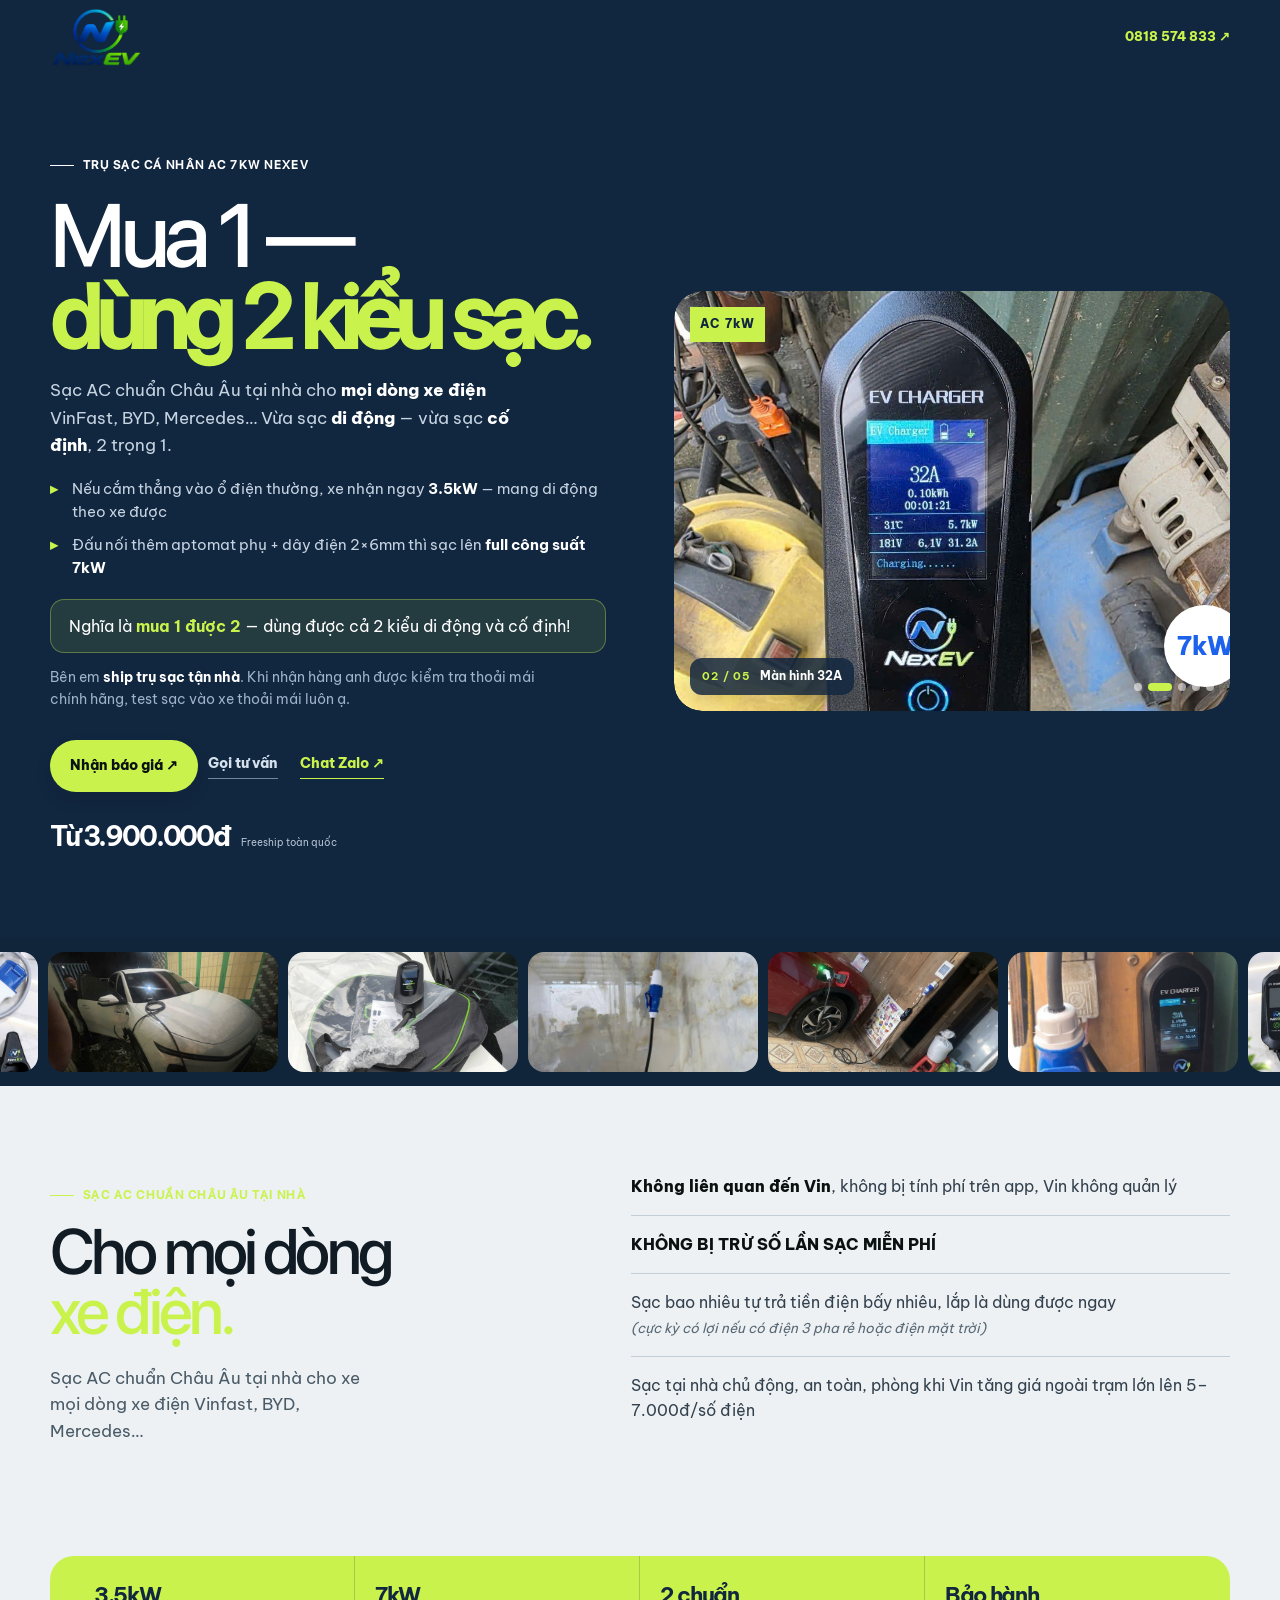
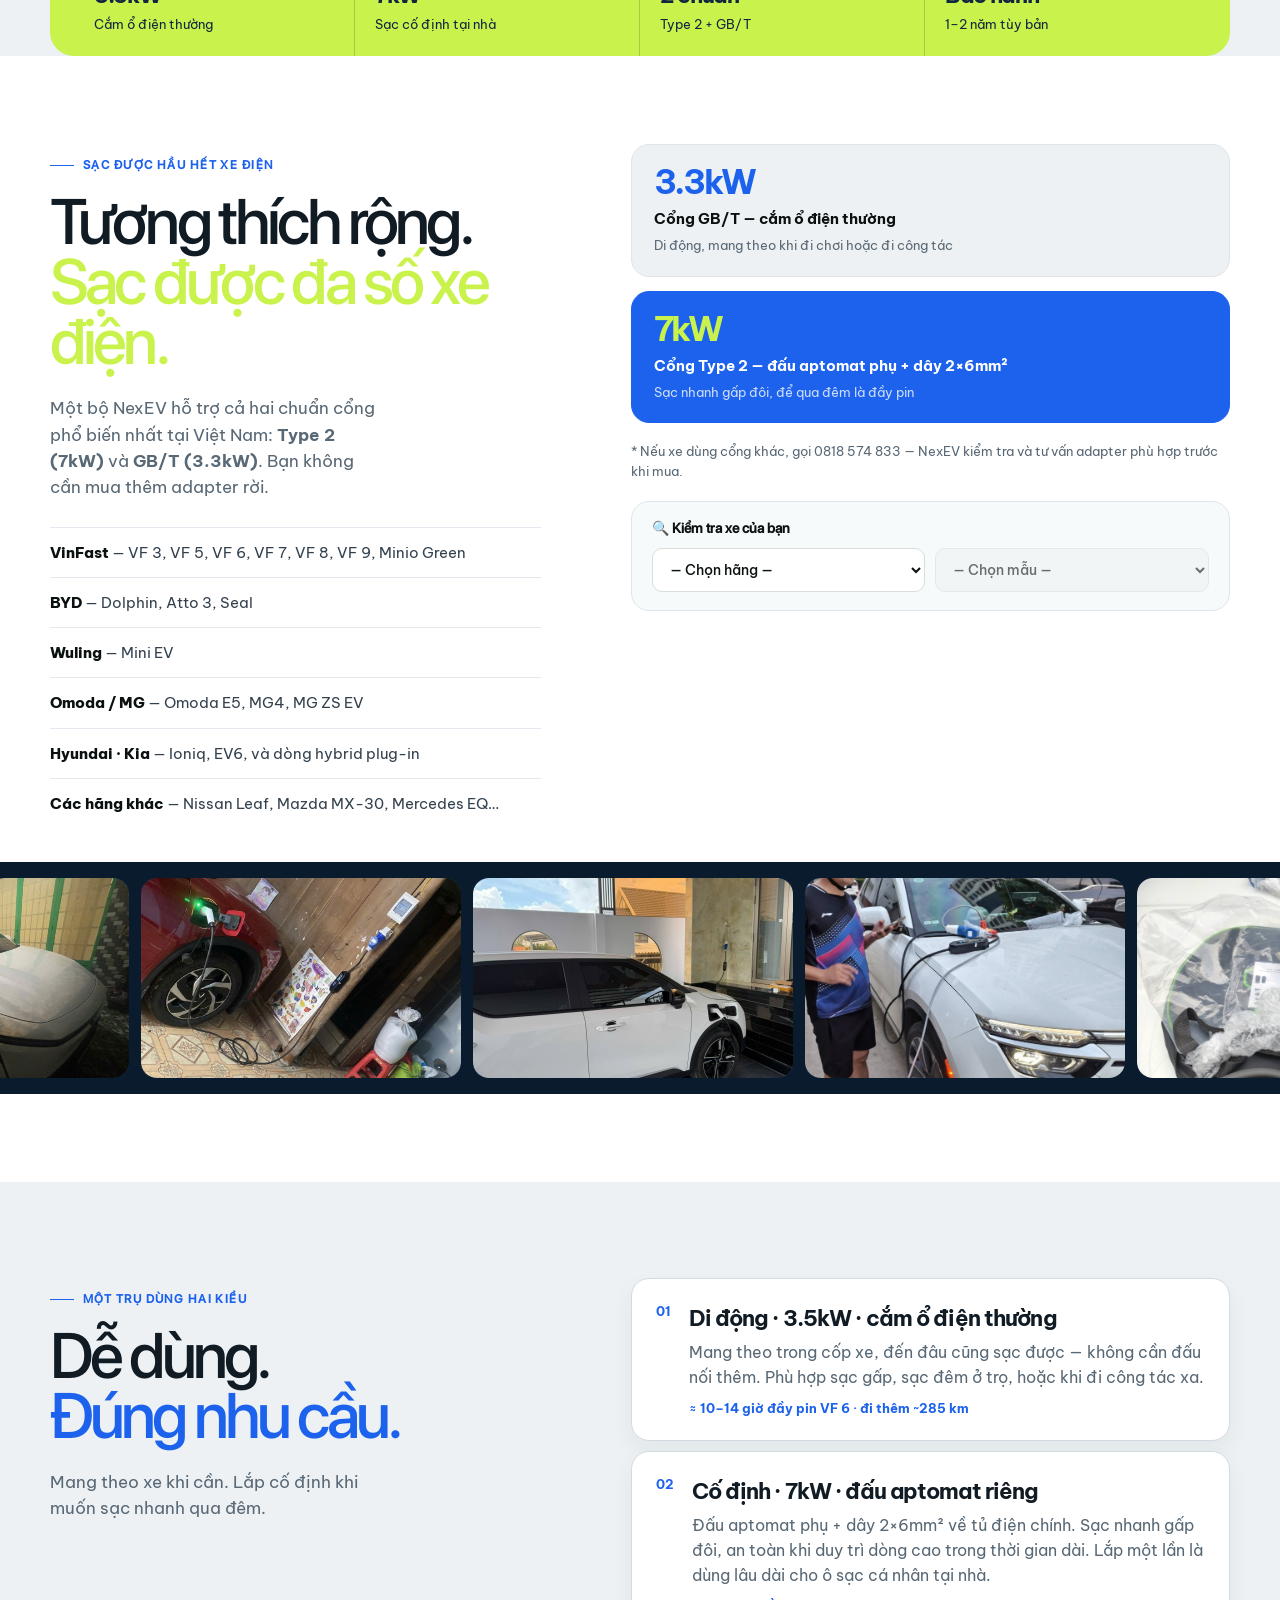
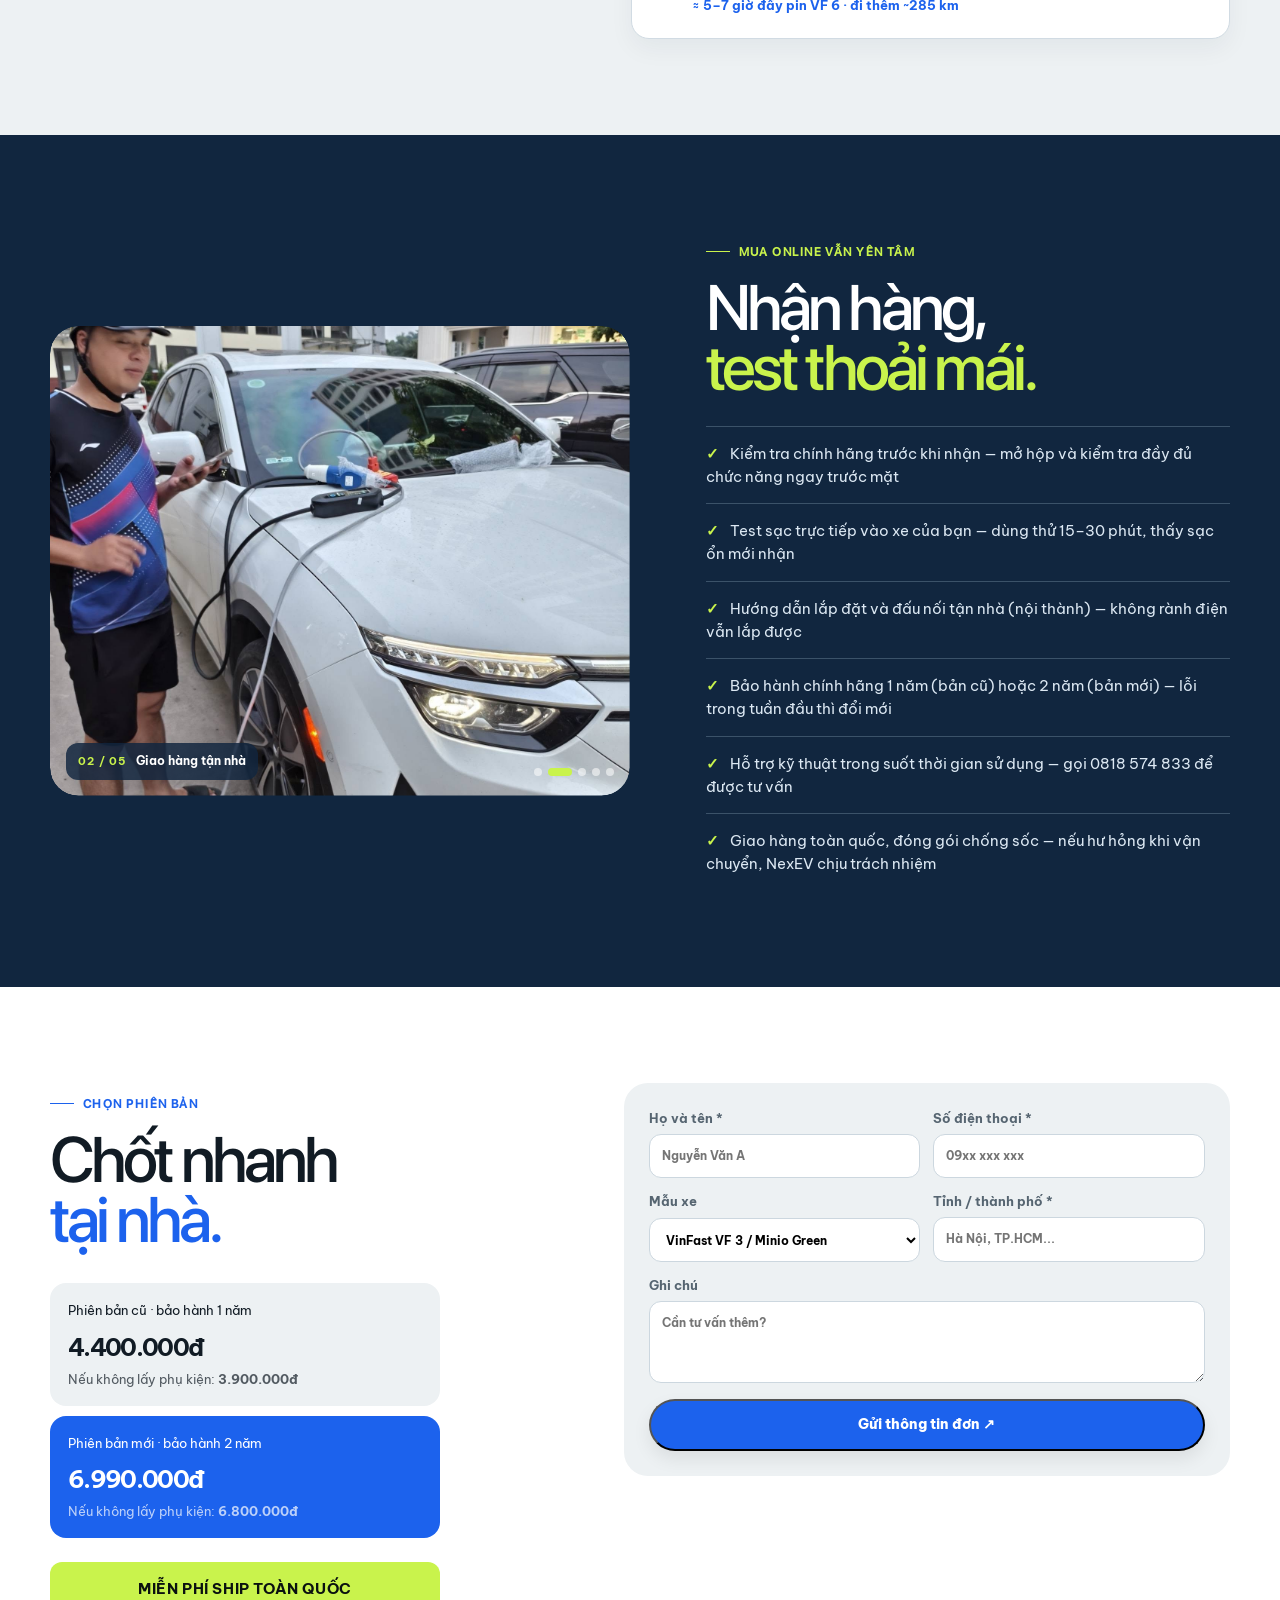
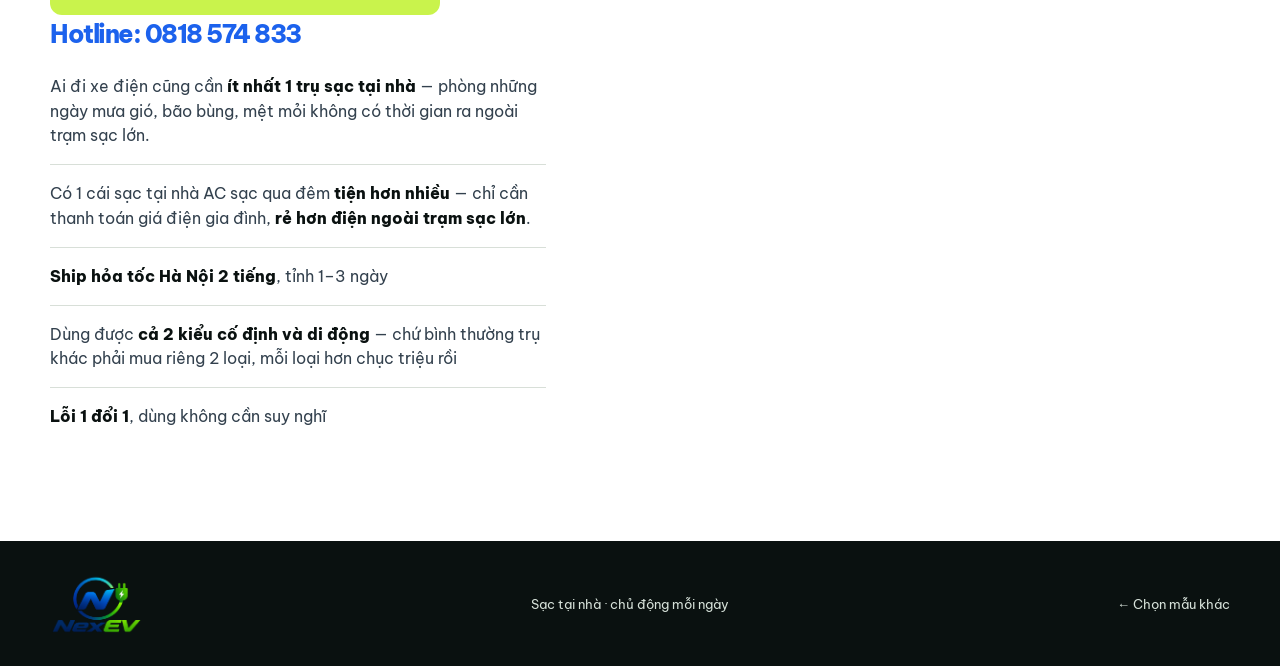
==== index.html @ 03a52c2f "Dap mau-3 thanh index.html — ohgod.tech mo la thay landing moi ngay" ====
<!doctype html>
<html lang="vi">
<head>
  <meta charset="utf-8">
  <meta name="viewport" content="width=device-width,initial-scale=1">
  <meta name="description" content="Trụ sạc cá nhân AC 7kW NexEV">
  <title>NexEV / Trụ sạc cá nhân AC 7kW</title>
  <link rel="stylesheet" href="mau.css?v=20261028-mob">
</head>
<body class="v3 simple-page">
  <header class="site-header">
    <div class="shell nav">
      <a class="brand" href="mau.html"><img src="assets/logo-nexev.png" alt="NexEV"></a>
      <a class="nav-cta" href="tel:0818574833">0818 574 833 ↗</a>
    </div>
  </header>
  <main>
    <section class="simple-hero">
      <div class="shell simple-hero-grid">
        <div class="hero-copy reveal">
          <p class="eyebrow">Trụ sạc cá nhân AC 7kW NexEV</p>
          <h1>Mua 1 —<br><em>dùng 2 kiểu sạc.</em></h1>
          <p class="lead">Sạc AC chuẩn Châu Âu tại nhà cho <strong>mọi dòng xe điện</strong> VinFast, BYD, Mercedes… Vừa sạc <strong>di động</strong> — vừa sạc <strong>cố định</strong>, 2 trọng 1.</p>
          <ul class="hero-points">
            <li>Nếu cắm thẳng vào ổ điện thường, xe nhận ngay <strong>3.5kW</strong> — mang di động theo xe được</li>
            <li>Đấu nối thêm aptomat phụ + dây điện 2×6mm thì sạc lên <strong>full công suất 7kW</strong></li>
          </ul>
          <p class="hero-sum">Nghĩa là <strong>mua 1 được 2</strong> — dùng được cả 2 kiểu di động và cố định!</p>
          <p class="hero-note">Bên em <strong>ship trụ sạc tận nhà</strong>. Khi nhận hàng anh được kiểm tra thoải mái chính hãng, test sạc vào xe thoải mái luôn ạ.</p>
          <div class="hero-actions">
            <a class="button button-lime" href="#order">Nhận báo giá ↗</a>
            <div class="hero-call-group">
            <a class="simple-call" href="tel:0818574833">Gọi tư vấn</a>
            <a class="simple-call is-zalo" href="https://zalo.me/0818574833" target="_blank" rel="noopener">Chat Zalo ↗</a>
          </div>
          </div>
          <div class="hero-price"><strong>Từ 3.900.000đ</strong><span>Freeship toàn quốc</span></div>
        </div>
                <div class="hero-media reveal simple-carousel" data-carousel aria-label="Ảnh sản phẩm NexEV">
          <div class="carousel-stage">
            <img class="carousel-slide is-active" src="assets/product-main.jpg" alt="Bộ sạc NexEV AC 7kW" data-label="Bộ sản phẩm">
            <img class="carousel-slide" src="assets/charger-display.jpg" alt="Màn hình bộ sạc NexEV" data-label="Màn hình 32A">
            <img class="carousel-slide" src="assets/portable-setup.jpg" alt="Bộ sạc NexEV dùng di động" data-label="Sạc di động">
            <img class="carousel-slide" src="assets/wall-install.jpg" alt="Bộ sạc NexEV lắp cố định" data-label="Lắp cố định">
            <img class="carousel-slide" src="assets/car-red-charging.jpg" alt="Xe điện đang sạc bằng NexEV" data-label="Xe điện đang sạc">
          </div>
          <span class="simple-badge">AC 7kW</span>
          <div class="carousel-meta"><b>01 / 05</b><span>Bộ sản phẩm</span></div><div class="carousel-dots" aria-label="Chọn ảnh"></div>
        </div>
      </div>
    </section>

    <section id="gallery" class="simple-marquee" data-marquee aria-label="Ảnh thực tế NexEV">
      <div class="marquee-track">
        <div class="marquee-set">
          <img src="assets/product-main.jpg" alt="Bộ sản phẩm NexEV">
          <img src="assets/car-charging.jpg" alt="Xe điện sạc tại nhà" data-label="Sạc tại nhà">
          <img src="assets/portable-setup.jpg" alt="Sạc NexEV di động">
          <img src="assets/wall-install.jpg" alt="Sạc NexEV cố định">
          <img src="assets/car-red-charging.jpg" alt="Xe điện màu đỏ đang sạc">
          <img src="assets/connector-install.jpg" alt="Đầu cắm NexEV">
        </div>
        <div class="marquee-set" aria-hidden="true">
          <img src="assets/product-main.jpg" alt="">
          <img src="assets/car-charging.jpg" alt="">
          <img src="assets/portable-setup.jpg" alt="">
          <img src="assets/wall-install.jpg" alt="">
          <img src="assets/car-red-charging.jpg" alt="">
          <img src="assets/connector-install.jpg" alt="">
        </div>
      </div>
    </section>

        <section class="simple-why" id="why">
      <div class="shell simple-section-grid">
        <div class="reveal">
          <p class="eyebrow" style="color:var(--lime)">Sạc AC chuẩn Châu Âu tại nhà</p>
          <h2>Cho mọi dòng<br><em>xe điện.</em></h2>
          <p class="simple-copy">Sạc AC chuẩn Châu Âu tại nhà cho xe mọi dòng xe điện Vinfast, BYD, Mercedes…</p>
        </div>
        <div class="reveal">
          <ul class="why-list">
            <li><strong>Không liên quan đến Vin</strong>, không bị tính phí trên app, Vin không quản lý</li>
            <li><strong>KHÔNG BỊ TRỪ SỐ LẦN SẠC MIỄN PHÍ</strong></li>
            <li>Sạc bao nhiêu tự trả tiền điện bấy nhiêu, lắp là dùng được ngay <em>(cực kỳ có lợi nếu có điện 3 pha rẻ hoặc điện mặt trời)</em></li>
            <li>Sạc tại nhà chủ động, an toàn, phòng khi Vin tăng giá ngoài trạm lớn lên 5–7.000đ/số điện</li>
          </ul>
        </div>
      </div>
    </section>

<section class="simple-stats">
      <div class="shell simple-stats-grid">
        <div><b>3.5kW</b><span>Cắm ổ điện thường</span></div>
        <div><b>7kW</b><span>Sạc cố định tại nhà</span></div>
        <div><b>2 chuẩn</b><span>Type 2 + GB/T</span></div>
        <div><b>Bảo hành</b><span>1–2 năm tùy bản</span></div>
      </div>
    </section>

        <section class="simple-compat" id="compat">
      <div class="shell simple-section-grid">
        <div class="reveal">
          <p class="eyebrow" style="color:var(--blue)">Sạc được hầu hết xe điện</p>
          <h2>Tương thích rộng.<br><em>Sạc được đa số xe điện.</em></h2>
          <p class="simple-copy">Một bộ NexEV hỗ trợ cả hai chuẩn cổng phổ biến nhất tại Việt Nam: <strong>Type 2 (7kW)</strong> và <strong>GB/T (3.3kW)</strong>. Bạn không cần mua thêm adapter rời.</p>
          <ul class="simple-compat-list">
            <li><strong>VinFast</strong> — VF 3, VF 5, VF 6, VF 7, VF 8, VF 9, Minio Green</li>
            <li><strong>BYD</strong> — Dolphin, Atto 3, Seal</li>
            <li><strong>Wuling</strong> — Mini EV</li>
            <li><strong>Omoda / MG</strong> — Omoda E5, MG4, MG ZS EV</li>
            <li><strong>Hyundai · Kia</strong> — Ioniq, EV6, và dòng hybrid plug-in</li>
            <li><strong>Các hãng khác</strong> — Nissan Leaf, Mazda MX-30, Mercedes EQ…</li>
          </ul>
        </div>
        <div class="reveal">
          <div class="compat-cards">
            <div class="compat-card"><b>3.3kW</b><span>Cổng GB/T — cắm ổ điện thường</span><small>Di động, mang theo khi đi chơi hoặc đi công tác</small></div>
            <div class="compat-card is-blue"><b>7kW</b><span>Cổng Type 2 — đấu aptomat phụ + dây 2×6mm²</span><small>Sạc nhanh gấp đôi, để qua đêm là đầy pin</small></div>
          </div>
          <p class="compat-note">* Nếu xe dùng cổng khác, gọi 0818 574 833 — NexEV kiểm tra và tư vấn adapter phù hợp trước khi mua.</p>

          <!-- Xe cua ban: chon mau, hien ket qua ngay -->
          <div class="car-checker" id="car-checker">
            <div class="cc-head">🔍 Kiểm tra xe của bạn</div>
            <div class="cc-row">
              <select id="ccBrand" aria-label="Chọn hãng xe">
                <option value="">— Chọn hãng —</option>
              </select>
              <select id="ccModel" aria-label="Chọn mẫu xe" disabled>
                <option value="">— Chọn mẫu —</option>
              </select>
            </div>
            <div class="cc-result" id="ccResult" role="status" aria-live="polite"></div>
          </div>
        </div>
        </div>
    
<div class="compat-marquee full-bleed reveal" data-marquee aria-label="Hình ảnh xe điện sạc với NexEV theo từng hãng">
          <div class="marquee-track">
            <div class="marquee-set">
              <figure data-brand="VinFast"><img src="assets/car-charging.jpg" alt="VinFast sạc bằng NexEV" loading="lazy"></figure>
              <figure data-brand="VinFast"><img src="assets/car-red-charging.jpg" alt="VinFast test NexEV" loading="lazy"></figure>
              <figure data-brand="BYD"><img src="assets/home-charging.jpg" alt="BYD sạc tại nhà" loading="lazy"></figure>
              <figure data-brand="BYD"><img src="assets/car-delivery.jpg" alt="BYD giao NexEV" loading="lazy"></figure>
              <figure data-brand="Wuling"><img src="assets/portable-setup.jpg" alt="Wuling sạc di động" loading="lazy"></figure>
              <figure data-brand="Omoda/MG"><img src="assets/charger-display.jpg" alt="Omoda MG màn sạc" loading="lazy"></figure>
              <figure data-brand="Hyundai/Kia"><img src="assets/wall-install.jpg" alt="Hyundai Kia lắp cố định" loading="lazy"></figure>
              <figure data-brand="Khác"><img src="assets/connector-install.jpg" alt="Đầu cắm NexEV" loading="lazy"></figure>
            </div>
            <div class="marquee-set" aria-hidden="true">
              <figure><img src="assets/car-charging.jpg" alt="" loading="lazy"></figure>
              <figure><img src="assets/car-red-charging.jpg" alt="" loading="lazy"></figure>
              <figure><img src="assets/home-charging.jpg" alt="" loading="lazy"></figure>
              <figure><img src="assets/car-delivery.jpg" alt="" loading="lazy"></figure>
              <figure><img src="assets/portable-setup.jpg" alt="" loading="lazy"></figure>
              <figure><img src="assets/charger-display.jpg" alt="" loading="lazy"></figure>
              <figure><img src="assets/wall-install.jpg" alt="" loading="lazy"></figure>
              <figure><img src="assets/connector-install.jpg" alt="" loading="lazy"></figure>
            </div>
          </div>
        </div>
</section>

<section class="simple-modes" id="modes">
      <div class="shell simple-section-grid">
        <div class="reveal">
          <p class="eyebrow" style="color:var(--blue)">Một trụ dùng hai kiểu</p>
          <h2>Dễ dùng.<br><em>Đúng nhu cầu.</em></h2>
          <p class="simple-copy">Mang theo xe khi cần. Lắp cố định khi muốn sạc nhanh qua đêm.</p>
        </div>
        <div class="simple-mode-list">
          <article class="simple-mode reveal"><strong>01</strong><div><h3>Di động · 3.5kW · cắm ổ điện thường</h3><p>Mang theo trong cốp xe, đến đâu cũng sạc được — không cần đấu nối thêm. Phù hợp sạc gấp, sạc đêm ở trọ, hoặc khi đi công tác xa.</p><small class="mode-note">≈ 10–14 giờ đầy pin VF 6 · đi thêm ~285 km</small></div></article>
          <article class="simple-mode reveal"><strong>02</strong><div><h3>Cố định · 7kW · đấu aptomat riêng</h3><p>Đấu aptomat phụ + dây 2×6mm² về tủ điện chính. Sạc nhanh gấp đôi, an toàn khi duy trì dòng cao trong thời gian dài. Lắp một lần là dùng lâu dài cho ô sạc cá nhân tại nhà.</p><small class="mode-note">≈ 5–7 giờ đầy pin VF 6 · đi thêm ~285 km</small></div></article>
        </div>
      </div>
    </section>

    <section id="proof" class="simple-proof">
      <div class="shell simple-proof-grid">
                <div class="reveal simple-carousel proof-carousel" data-carousel aria-label="Ảnh thực tế giao và test NexEV">
          <div class="carousel-stage">
            <img class="carousel-slide is-active" src="assets/home-charging.jpg" alt="Xe điện sạc tại nhà" data-label="Sạc tại nhà">
            <img class="carousel-slide" src="assets/car-delivery.jpg" alt="Giao bộ sạc NexEV tận nhà" data-label="Giao hàng tận nhà">
            <img class="carousel-slide" src="assets/car-charging.jpg" alt="Xe điện đang sạc bằng NexEV" data-label="Xe điện đang sạc">
            <img class="carousel-slide" src="assets/car-red-charging.jpg" alt="Test sạc NexEV trên xe điện" data-label="Test sạc thực tế">
            <img class="carousel-slide" src="assets/wall-install.jpg" alt="Bộ sạc NexEV lắp cố định" data-label="Lắp cố định">
          </div>
          <div class="carousel-meta"><b>01 / 05</b><span>Bộ sản phẩm</span></div><div class="carousel-dots" aria-label="Chọn ảnh"></div>
        </div>
        <div class="reveal">
          <p class="eyebrow" style="color:var(--lime)">Mua online vẫn yên tâm</p>
          <h2>Nhận hàng,<br><em>test thoải mái.</em></h2>
          <ul class="simple-list">
            <li>Kiểm tra chính hãng trước khi nhận — mở hộp và kiểm tra đầy đủ chức năng ngay trước mặt</li>
            <li>Test sạc trực tiếp vào xe của bạn — dùng thử 15–30 phút, thấy sạc ổn mới nhận</li>
            <li>Hướng dẫn lắp đặt và đấu nối tận nhà (nội thành) — không rành điện vẫn lắp được</li>
            <li>Bảo hành chính hãng 1 năm (bản cũ) hoặc 2 năm (bản mới) — lỗi trong tuần đầu thì đổi mới</li>
            <li>Hỗ trợ kỹ thuật trong suốt thời gian sử dụng — gọi 0818 574 833 để được tư vấn</li>
            <li>Giao hàng toàn quốc, đóng gói chống sốc — nếu hư hỏng khi vận chuyển, NexEV chịu trách nhiệm</li>
          </ul>
        </div>
      </div>
    </section>

    <section class="simple-order" id="order">
      <div class="shell simple-order-grid">
        <div class="reveal">
          <p class="eyebrow" style="color:var(--blue)">Chọn phiên bản</p>
          <h2>Chốt nhanh<br><em>tại nhà.</em></h2>
          <div class="simple-prices">
            <div><span>Phiên bản cũ · bảo hành 1 năm</span><strong>4.400.000đ</strong><small>Nếu không lấy phụ kiện: <b>3.900.000đ</b></small></div>
            <div class="selected"><span>Phiên bản mới · bảo hành 2 năm</span><strong>6.990.000đ</strong><small>Nếu không lấy phụ kiện: <b>6.800.000đ</b></small></div>
          </div>
          <p class="price-highlight"><strong>MIỄN PHÍ SHIP TOÀN QUỐC</strong></p>
          <a class="simple-hotline" href="tel:0818574833">Hotline: 0818 574 833</a>
          <ul class="why-list why-list-2">
            <li>Ai đi xe điện cũng cần <strong>ít nhất 1 trụ sạc tại nhà</strong> — phòng những ngày mưa gió, bão bùng, mệt mỏi không có thời gian ra ngoài trạm sạc lớn.</li>
            <li>Có 1 cái sạc tại nhà AC sạc qua đêm <strong>tiện hơn nhiều</strong> — chỉ cần thanh toán giá điện gia đình, <strong>rẻ hơn điện ngoài trạm sạc lớn</strong>.</li>
            <li><strong>Ship hỏa tốc Hà Nội 2 tiếng</strong>, tỉnh 1–3 ngày</li>
            <li>Dùng được <strong>cả 2 kiểu cố định và di động</strong> — chứ bình thường trụ khác phải mua riêng 2 loại, mỗi loại hơn chục triệu rồi</li>
            <li><strong>Lỗi 1 đổi 1</strong>, dùng không cần suy nghĩ</li>
          </ul>
        </div>
        <form class="reveal" data-sheet-endpoint="https://script.google.com/macros/s/AKfycbyyTQPP33kTM568tNspEy7QJ-tmISOP-PxVutwLszo_eHptSMwQAG9xFrQvZFwZZxhRyg/exec">
          <div class="fields">
            <label>Họ và tên *<input name="name" required placeholder="Nguyễn Văn A"></label>
            <label>Số điện thoại *<input name="phone" required inputmode="tel" placeholder="09xx xxx xxx"></label>
            <label>Mẫu xe<select name="model"><option>VinFast VF 3 / Minio Green</option><option>VinFast VF 5 / VF 6 / VF 7</option><option>VinFast VF 8 / VF 9</option><option>BYD Dolphin / Atto 3 / Seal</option><option>Wuling Mini EV</option><option>Omoda E5 / MG4 / MG ZS EV</option><option>Hyundai Ioniq / Kia EV6</option><option>Mẫu xe khác (ghi ở ghi chú)</option></select></label>
            <label>Tỉnh / thành phố *<input name="city" required placeholder="Hà Nội, TP.HCM..."></label>
            <label class="full">Ghi chú<textarea name="note" placeholder="Cần tư vấn thêm?"></textarea></label>
          </div>
          <button class="button button-blue" type="submit">Gửi thông tin đơn ↗</button>
          <div class="form-status" role="status" aria-live="polite"></div>
        </form>
      </div>
    </section>
  </main>
  <footer class="footer"><div class="shell footer-inner"><img src="assets/logo-nexev.png" alt="NexEV"><span>Sạc tại nhà · chủ động mỗi ngày</span><a href="mau.html">← Chọn mẫu khác</a></div></footer>
  <script src="mau.js?v=20261028-lang"></script>
<script>
(function(){
  "use strict";
  /* ===== Xe cua ban: chon hang → chon mau → hien ket qua ===== */
  var DB = {
    "VinFast": {
      models: ["VF 3","VF 5","VF 6","VF 7","VF 8","VF 9","Minio Green"],
      cong: "Type 2 (7kW) + GB/T 3.3kW tùy năm sản xuất",
      tocDo: "7kW với cổng Type 2 · 3.3kW với GB/T",
      thoiGian: "VF 6: 5–7 giờ (7kW) hoặc 10–14 giờ (3.3kW)",
      img: "assets/car-charging.jpg",
      alt: "VinFast sạc bằng NexEV"
    },
    "BYD": {
      models: ["Dolphin","Atto 3","Seal","Han"],
      cong: "Type 2 (7kW)",
      tocDo: "7kW tối đa",
      thoiGian: "Dolphin ~6 giờ đầy · Atto 3 ~7 giờ đầy",
      img: "assets/home-charging.jpg",
      alt: "BYD sạc tại nhà với NexEV"
    },
    "Wuling": {
      models: ["Mini EV","Mini EV Cabrio"],
      cong: "GB/T (3.3kW)",
      tocDo: "3.3kW tối đa (pin nhỏ nên vẫn sạc khá nhanh)",
      thoiGian: "Mini EV: ~4–6 giờ đầy",
      img: "assets/portable-setup.jpg",
      alt: "Wuling Mini EV sạc di động với NexEV"
    },
    "Omoda / MG": {
      models: ["Omoda E5","MG4","MG ZS EV","MG5 EV"],
      cong: "Type 2 (7kW)",
      tocDo: "7kW tối đa",
      thoiGian: "MG4 ~7 giờ đầy · ZS EV ~8 giờ đầy",
      img: "assets/charger-display.jpg",
      alt: "Omoda MG sạc bằng NexEV"
    },
    "Hyundai / Kia": {
      models: ["Ioniq 5","Ioniq 6","Kona Electric","EV6","Niro EV"],
      cong: "Type 2 (7kW)",
      tocDo: "7kW tối đa (AC onboard 7–11kW)",
      thoiGian: "Kona ~7 giờ · Ioniq 5 ~8 giờ đầy",
      img: "assets/wall-install.jpg",
      alt: "Hyundai Kia sạc bằng NexEV"
    },
    "Hãng khác": {
      models: ["Nissan Leaf","Mazda MX-30","Mercedes EQB/EQA","Peugeot e-2008","Toyota bZ4X","Khác (gọi tư vấn)"],
      cong: "Type 2 (7kW) — kiểm tra thêm nếu cổng khác",
      tocDo: "7kW tối đa với Type 2",
      thoiGian: "Tùy pin xe, trung bình 6–9 giờ",
      img: "assets/connector-install.jpg",
      alt: "Sạc NexEV cho các dòng xe khác"
    }
  };
  var brandSel = document.getElementById("ccBrand");
  var modelSel = document.getElementById("ccModel");
  var result   = document.getElementById("ccResult");
  if(!brandSel || !modelSel || !result) return;

  Object.keys(DB).forEach(function(b){
    var o = document.createElement("option");
    o.value = b; o.textContent = b;
    brandSel.appendChild(o);
  });

  brandSel.addEventListener("change", function(){
    var b = brandSel.value;
    modelSel.innerHTML = '<option value="">— Chọn mẫu —</option>';
    modelSel.disabled = !b;
    result.className = "cc-result";
    result.innerHTML = "";
    if(!b) return;
    DB[b].models.forEach(function(m){
      var o = document.createElement("option");
      o.value = m; o.textContent = m;
      modelSel.appendChild(o);
    });
  });

  modelSel.addEventListener("change", function(){
    var b = brandSel.value, m = modelSel.value;
    if(!b || !m){ result.className = "cc-result"; result.innerHTML=""; return; }
    var d = DB[b];
    result.className = "cc-result show ok";
    result.innerHTML =
      '<div class="cc-body">'+
        '<div class="cc-title">✓ ' + b + " " + m + " — sạc được với NexEV</div>"+
        '<div class="cc-row-line"><span>Cổng</span><b>' + d.cong + "</b></div>"+
        '<div class="cc-row-line"><span>Công suất</span><b>' + d.tocDo + "</b></div>"+
        '<div class="cc-row-line"><span>Thời gian</span><b>' + d.thoiGian + "</b></div>"+
        '<a class="cc-cta" href="#order">Chốt đơn — để lại thông tin</a>'+
      "</div>";
  });

  /* ===== Hover/touch pause cho marquee trong compat ===== */
  document.querySelectorAll(".compat-marquee[data-marquee]").forEach(function(root){
    root.addEventListener("mouseenter", function(){ root.classList.add("is-paused"); });
    root.addEventListener("mouseleave", function(){ root.classList.remove("is-paused"); });
    root.addEventListener("touchstart", function(){ root.classList.add("is-paused"); }, {passive:true});
  });
})();
</script>
</body>
</html>
---- mau.css ----
@font-face{font-family:'SF Pro Display';src:url('assets/fonts/SF-Pro-Display-Medium.otf') format('opentype');font-weight:500;font-display:swap}
@font-face{font-family:BeVN;src:url('assets/fonts/be-vietnam-pro-400.ttf') format('truetype');font-weight:400;font-display:swap}
@font-face{font-family:BeVN;src:url('assets/fonts/be-vietnam-pro-500.ttf') format('truetype');font-weight:500;font-display:swap}
@font-face{font-family:BeVN;src:url('assets/fonts/be-vietnam-pro-600.ttf') format('truetype');font-weight:600;font-display:swap}
@font-face{font-family:BeVN;src:url('assets/fonts/be-vietnam-pro-700.ttf') format('truetype');font-weight:700;font-display:swap}
@font-face{font-family:BeVN;src:url('assets/fonts/be-vietnam-pro-800.ttf') format('truetype');font-weight:800;font-display:swap}
:root{--ink:#0a1110;--paper:#f3f5f1;--white:#fff;--muted:#66716a;--line:#d8dfd8;--lime:#c9f34c;--blue:#1c62ed;--navy:#0d2143;--max:1180px}
*{box-sizing:border-box}html{scroll-behavior:smooth}body{margin:0;font-family:BeVN,Arial,sans-serif;color:var(--ink);background:var(--paper);line-height:1.5}a{color:inherit;text-decoration:none}img,video{display:block;width:100%;max-width:100%;object-fit:cover}button,input,select,textarea{font:inherit}.shell{width:min(var(--max),calc(100% - 40px));margin:auto}.eyebrow{display:flex;align-items:center;gap:9px;font-size:10px;font-weight:700;letter-spacing:.15em;text-transform:uppercase;font-family:'SF Pro Display','BeVN',Arial,sans-serif}.eyebrow:before{content:"";width:24px;height:1px;background:currentColor}.button{display:inline-flex;align-items:center;justify-content:center;gap:10px;min-height:48px;padding:0 18px;border-radius:999px;font-size:12px;font-weight:800;transition:transform .2s ease,background .2s ease,box-shadow .2s ease}.button:hover{transform:translateY(-3px)}.button-lime{background:var(--lime);color:var(--ink)}.button-dark{background:var(--ink);color:#fff}.button-blue{background:var(--blue);color:#fff}.button-ghost{border:1px solid currentColor}.button span{font-size:17px}.site-header{position:sticky;top:0;z-index:20}.nav{height:72px;display:flex;align-items:center;justify-content:space-between;gap:24px}.brand img{width:92px;height:auto}.nav-links{display:flex;gap:26px;font-size:11px;font-weight:700}.nav-links a{opacity:.72}.nav-links a:hover{opacity:1}.nav-cta{font-size:11px;font-weight:800}.footer{padding:32px 0;background:var(--ink);color:#d6e1d9}.footer-inner{display:flex;align-items:center;justify-content:space-between;gap:20px;font-size:11px}.footer img{width:92px}
.v1{--bg:#0a1110;--fg:#fff;--sub:#9caea3;--accent:var(--lime);background:var(--bg);color:var(--fg)}.v1 .site-header{background:rgba(10,17,16,.92);backdrop-filter:blur(16px);border-bottom:1px solid #26332d}.v1 .nav-links{color:#d8e4dc}.v1 .hero{padding:64px 0 78px}.v1 .hero-grid{display:grid;grid-template-columns:.8fr 1.2fr;gap:64px;align-items:center}.v1 .eyebrow{color:var(--accent)}.v1 h1{margin:20px 0 18px;font-size:clamp(50px,7.2vw,94px);line-height:.91;letter-spacing:-.1em}.v1 h1 em{font-style:normal;color:var(--accent)}.v1 .lead{max-width:420px;color:var(--sub);font-size:16px}.v1 .hero-actions{display:flex;gap:10px;margin:30px 0 24px}.v1 .hero .button-ghost{color:#fff;border-color:#65736a}.v1 .hero-price{display:flex;align-items:baseline;gap:12px}.v1 .hero-price strong{font-size:27px;letter-spacing:-.07em}.v1 .hero-price span{font-size:10px;color:var(--sub)}.v1 .hero-media{position:relative}.v1 .hero-media img{height:min(660px,58vw);filter:saturate(.92)}.v1 .media-note{position:absolute;left:18px;bottom:18px;padding:12px 14px;background:rgba(10,17,16,.84);font-size:12px}.v1 .media-note b{display:block;color:var(--accent);font-size:10px;letter-spacing:.12em}.v1 .media-note span{display:block;margin-top:3px}.v1 .media-sticker{position:absolute;right:-18px;bottom:34px;padding:14px 16px;color:var(--ink);background:var(--accent)}.v1 .media-sticker strong{display:block;font-size:26px;line-height:1;letter-spacing:-.08em}.v1 .media-sticker small{font-size:9px;font-weight:800}.v1 .ticker{border-top:1px solid #2b3831;border-bottom:1px solid #2b3831}.v1 .ticker-grid{display:grid;grid-template-columns:repeat(4,1fr)}.v1 .ticker-grid div{padding:17px 20px;border-right:1px solid #2b3831}.v1 .ticker-grid div:first-child{padding-left:0}.v1 .ticker-grid div:last-child{border:0}.v1 .ticker b{display:block;font-size:12px}.v1 .ticker span{display:block;margin-top:3px;color:var(--sub);font-size:10px}.v1 .section{padding:100px 0}.v1 .split-head{display:flex;justify-content:space-between;align-items:end;gap:30px}.v1 h2{margin:17px 0 0;font-size:clamp(42px,5vw,72px);line-height:.94;letter-spacing:-.09em}.v1 h2 em{font-style:normal;color:var(--accent)}.v1 .split-head>p{max-width:290px;margin:0;color:var(--sub);font-size:14px}.v1 .modes{display:grid;grid-template-columns:1fr 1fr;margin-top:44px;border-top:1px solid #2d3932}.v1 .mode{padding:26px 0 28px;border-bottom:1px solid #2d3932}.v1 .mode:first-child{padding-right:26px;border-right:1px solid #2d3932}.v1 .mode:last-child{padding-left:26px}.v1 .mode small{color:var(--accent);font-size:10px;font-weight:800;letter-spacing:.14em}.v1 .mode strong{display:block;margin-top:34px;font-size:64px;line-height:1;letter-spacing:-.1em}.v1 .mode h3{margin:9px 0 5px;font-size:18px}.v1 .mode p{max-width:270px;margin:0;color:var(--sub);font-size:13px}.v1 .proof-section{background:#111c18}.v1 .proof{display:grid;grid-template-columns:1.1fr .9fr;gap:60px;align-items:center}.v1 .proof img{height:520px}.v1 .proof-copy p{max-width:410px;color:var(--sub);font-size:15px}.v1 .proof-list{display:grid;gap:0;margin-top:26px}.v1 .proof-list div{display:flex;align-items:center;gap:14px;padding:14px 0;border-top:1px solid #2d3932;font-size:12px;font-weight:700}.v1 .proof-list b{color:var(--accent);font-size:10px}.v1 .prices{background:#141e19}.v1 .price-grid{display:grid;grid-template-columns:1fr 1fr;gap:12px;margin-top:42px}.v1 .price-card{padding:25px;background:#1b2821;border:1px solid #324138}.v1 .price-card.featured{background:var(--accent);color:var(--ink);border-color:var(--accent)}.v1 .price-card small{font-size:10px;font-weight:800;letter-spacing:.12em}.v1 .price-card h3{margin:34px 0 5px;font-size:18px}.v1 .price-card strong{display:block;font-size:34px;letter-spacing:-.08em}.v1 .price-card p{margin:7px 0 0;color:var(--sub);font-size:12px}.v1 .price-card.featured p{color:#47543e}.v1 .form-section{background:var(--paper);color:var(--ink)}.v1 .form-grid{display:grid;grid-template-columns:.8fr 1.2fr;gap:70px;align-items:start}.v1 .form-copy p{max-width:370px;color:var(--muted);font-size:15px}.v1 .hotline{display:inline-flex;align-items:baseline;gap:10px;margin-top:25px;font-size:27px;font-weight:800;letter-spacing:-.07em}.v1 .hotline span{font-size:10px;color:var(--blue);letter-spacing:0}.v1 form{padding:26px;background:#fff;border:1px solid var(--line)}.v1 .fields{display:grid;grid-template-columns:1fr 1fr;gap:13px}.v1 label{display:grid;gap:6px;color:#58655d;font-size:10px;font-weight:700}.v1 label.full{grid-column:1/-1}.v1 input,.v1 select,.v1 textarea{width:100%;padding:12px;border:1px solid var(--line);background:#fbfcfa;color:var(--ink);outline:0;font-size:12px}.v1 textarea{min-height:82px;resize:vertical}.v1 input:focus,.v1 select:focus,.v1 textarea:focus{border-color:var(--blue);box-shadow:0 0 0 3px rgba(28,98,237,.12)}.v1 form .button{width:100%;margin-top:16px}.v1 .form-status{display:none;margin-top:10px;padding:10px;font-size:11px}.v1 .form-status.show{display:block}.v1 .form-status.ok{color:#265c2b;background:#e8f6df}.v1 .form-status.bad{color:#863a31;background:#fff0ed}
.v2{background:#f8faf7;color:#101a16}.v2 .site-header{background:rgba(248,250,247,.9);border-bottom:1px solid #e2e8e1;backdrop-filter:blur(12px)}.v2 .hero{padding:82px 0 90px}.v2 .hero-grid{display:grid;grid-template-columns:.9fr 1.1fr;gap:70px;align-items:center}.v2 .eyebrow{color:var(--blue)}.v2 h1{margin:20px 0;font-size:clamp(49px,6.8vw,86px);line-height:.92;letter-spacing:-.1em}.v2 h1 em{font-style:normal;color:var(--blue)}.v2 .lead{max-width:430px;color:var(--muted);font-size:16px}.v2 .hero-actions{display:flex;gap:10px;margin:30px 0 24px}.v2 .hero-price{display:flex;align-items:baseline;gap:12px}.v2 .hero-price strong{font-size:27px;letter-spacing:-.08em}.v2 .hero-price span{font-size:10px;color:var(--muted)}.v2 .hero-media{position:relative}.v2 .hero-media img{height:min(620px,56vw);object-position:center}.v2 .hero-media:after{content:"NexEV / AC 7kW";position:absolute;right:-1px;top:20px;padding:10px 12px;background:var(--blue);color:#fff;font-size:10px;font-weight:800;letter-spacing:.1em}.v2 .intro-strip{padding:19px 0;border-top:1px solid var(--line);border-bottom:1px solid var(--line)}.v2 .intro-grid{display:grid;grid-template-columns:repeat(4,1fr)}.v2 .intro-grid div{padding:0 18px;border-right:1px solid var(--line)}.v2 .intro-grid div:first-child{padding-left:0}.v2 .intro-grid div:last-child{border:0}.v2 .intro-grid b{display:block;font-size:13px}.v2 .intro-grid span{display:block;margin-top:3px;color:var(--muted);font-size:10px}.v2 .section{padding:100px 0}.v2 .story{display:grid;grid-template-columns:.75fr 1.25fr;gap:80px;align-items:start}.v2 .story h2{margin:18px 0 0;font-size:clamp(42px,5.3vw,74px);line-height:.94;letter-spacing:-.09em}.v2 .story h2 em{font-style:normal;color:var(--blue)}.v2 .story-copy>p:last-child{max-width:390px;margin-top:22px;color:var(--muted);font-size:15px}.v2 .story-media{display:grid;grid-template-columns:1.25fr .75fr;gap:12px;align-items:end}.v2 .story-media img{height:390px}.v2 .story-media img:last-child{height:260px}.v2 .steps{display:grid;grid-template-columns:repeat(3,1fr);margin-top:35px;border-top:1px solid var(--ink)}.v2 .step{min-height:220px;padding:22px 20px 20px 0;border-right:1px solid var(--line)}.v2 .step:not(:first-child){padding-left:20px}.v2 .step:last-child{border:0}.v2 .step b{color:var(--blue);font-size:11px}.v2 .step h3{margin:44px 0 7px;font-size:20px}.v2 .step p{max-width:230px;margin:0;color:var(--muted);font-size:13px}.v2 .use-case{background:#eaf0ff}.v2 .use-grid{display:grid;grid-template-columns:1fr .85fr;gap:75px;align-items:center}.v2 .use-grid img{height:520px}.v2 .use-copy p{max-width:400px;color:#56626d;font-size:15px}.v2 .use-points{display:grid;gap:11px;margin-top:26px}.v2 .use-points div{display:flex;gap:12px;align-items:center;font-size:12px;font-weight:700}.v2 .use-points b{display:grid;place-items:center;width:24px;height:24px;background:var(--blue);color:#fff;border-radius:50%;font-size:10px}.v2 .pricing{background:#111a17;color:#fff}.v2 .pricing .eyebrow{color:var(--lime)}.v2 .pricing h2{color:#fff}.v2 .price-list{margin-top:42px;border-top:1px solid #3a453f}.v2 .price-row{display:grid;grid-template-columns:1.2fr .7fr .7fr;align-items:center;gap:16px;padding:22px 12px;border-bottom:1px solid #3a453f}.v2 .price-row strong{font-size:17px}.v2 .price-row small{display:block;margin-top:3px;color:#9ba9a1;font-size:10px}.v2 .price-row b{font-size:18px;letter-spacing:-.06em}.v2 .price-row.featured{background:var(--lime);color:var(--ink);border:0}.v2 .price-row.featured small{color:#53633d}.v2 .price-note{display:flex;gap:22px;flex-wrap:wrap;margin-top:16px;color:#b8c6bc;font-size:11px}.v2 .order{padding:96px 0}.v2 .order-grid{display:grid;grid-template-columns:1fr 1fr;gap:78px}.v2 .order h2{margin:18px 0;font-size:clamp(42px,5vw,68px);line-height:.94;letter-spacing:-.09em}.v2 .order h2 em{font-style:normal;color:var(--blue)}.v2 .order-copy p{max-width:360px;color:var(--muted);font-size:15px}.v2 .order .hotline{display:inline-block;margin-top:24px;color:var(--blue);font-size:26px;font-weight:800;letter-spacing:-.07em}.v2 form{padding:24px;border:1px solid var(--line);background:#fff}.v2 .fields{display:grid;grid-template-columns:1fr 1fr;gap:13px}.v2 label{display:grid;gap:6px;color:#58645d;font-size:10px;font-weight:700}.v2 label.full{grid-column:1/-1}.v2 input,.v2 select,.v2 textarea{width:100%;padding:12px;border:1px solid var(--line);background:#fcfdfc;outline:0;font-size:12px}.v2 textarea{min-height:82px;resize:vertical}.v2 form .button{width:100%;margin-top:16px}.v2 .form-status{display:none;margin-top:10px;padding:10px;font-size:11px}.v2 .form-status.show{display:block}.v2 .form-status.ok{color:#265c2b;background:#e8f6df}.v2 .form-status.bad{color:#863a31;background:#fff0ed}
.v3{background:#edf1f3;color:#111b24}.v3 .site-header{background:#11263f;color:#fff}.v3 .nav-links{color:#dce8f3}.v3 .nav-cta{color:var(--lime)}.v3 .hero{background:#11263f;color:#fff;padding:58px 0 76px}.v3 .hero-grid{display:grid;grid-template-columns:1.05fr .95fr;gap:54px;align-items:center}.v3 .hero .eyebrow{color:var(--lime)}.v3 h1{margin:20px 0;font-size:clamp(50px,6.8vw,88px);line-height:.92;letter-spacing:-.1em}.v3 h1 em{font-style:normal;color:var(--lime)}.v3 .lead{max-width:430px;color:#b4c3d2;font-size:16px}.v3 .hero-actions{display:flex;gap:10px;margin:30px 0 24px}.v3 .hero .button-ghost{border-color:#7088a0;color:#fff}.v3 .hero-price{display:flex;gap:12px;align-items:baseline}.v3 .hero-price strong{font-size:27px;letter-spacing:-.08em}.v3 .hero-price span{color:#b4c3d2;font-size:10px}.v3 .hero-media{position:relative}.v3 .hero-media img{height:min(590px,55vw);border-radius:0 0 0 70px}.v3 .hero-media:after{content:"7kW";position:absolute;right:-16px;bottom:24px;display:grid;place-items:center;width:82px;height:82px;background:#fff;color:var(--blue);font-size:25px;font-weight:800;border-radius:50%}.v3 .stats{background:var(--lime);color:#111b24}.v3 .stats-grid{display:grid;grid-template-columns:repeat(4,1fr)}.v3 .stats-grid div{padding:18px 18px;border-right:1px solid rgba(17,27,36,.18)}.v3 .stats-grid div:first-child{padding-left:0}.v3 .stats-grid div:last-child{border:0}.v3 .stats-grid b{display:block;font-size:17px;letter-spacing:-.05em}.v3 .stats-grid span{display:block;margin-top:2px;font-size:10px}.v3 .section{padding:96px 0}.v3 .section-title{display:flex;justify-content:space-between;gap:30px;align-items:end}.v3 .section-title h2{margin:17px 0 0;font-size:clamp(42px,5vw,70px);line-height:.94;letter-spacing:-.09em}.v3 .section-title h2 em{font-style:normal;color:var(--blue)}.v3 .section-title>p{max-width:300px;margin:0;color:var(--muted);font-size:14px}.v3 .bento{display:grid;grid-template-columns:1.05fr .95fr .95fr;grid-auto-rows:210px;gap:12px;margin-top:44px}.v3 .tile{position:relative;overflow:hidden;padding:22px;background:#fff}.v3 .tile.dark{background:#11263f;color:#fff}.v3 .tile.blue{background:var(--blue);color:#fff}.v3 .tile.lime{background:var(--lime)}.v3 .tile.photo{padding:0}.v3 .tile.photo img{height:100%;transition:transform .6s ease}.v3 .tile.photo:hover img{transform:scale(1.06)}.v3 .tile.large{grid-row:span 2}.v3 .tile.wide{grid-column:span 2}.v3 .tile small{font-size:10px;font-weight:800;letter-spacing:.12em}.v3 .tile strong{display:block;margin-top:48px;font-size:42px;line-height:1;letter-spacing:-.1em}.v3 .tile h3{margin:36px 0 6px;font-size:18px}.v3 .tile p{max-width:235px;margin:0;color:#65737f;font-size:12px}.v3 .tile.dark p,.v3 .tile.blue p{color:#ccd8e4}.v3 .flow{background:#fff}.v3 .flow-grid{display:grid;grid-template-columns:.8fr 1.2fr;gap:76px;align-items:center}.v3 .flow img{height:500px}.v3 .flow-copy p{max-width:380px;color:var(--muted);font-size:15px}.v3 .flow-list{display:grid;gap:0;margin-top:25px}.v3 .flow-list div{display:flex;gap:14px;padding:14px 0;border-top:1px solid var(--line);font-size:12px;font-weight:700}.v3 .flow-list b{color:var(--blue);font-size:10px}.v3 .pricing{background:#dfe7ed}.v3 .price-grid{display:grid;grid-template-columns:1fr 1fr;gap:12px;margin-top:42px}.v3 .price-card{padding:25px;background:#fff}.v3 .price-card.featured{background:#11263f;color:#fff}.v3 .price-card small{font-size:10px;font-weight:800;letter-spacing:.12em}.v3 .price-card h3{margin:32px 0 5px;font-size:18px}.v3 .price-card strong{display:block;font-size:34px;letter-spacing:-.08em}.v3 .price-card p{margin:7px 0 0;color:var(--muted);font-size:12px}.v3 .price-card.featured p{color:#b9c8d5}.v3 .order{background:#fff}.v3 .order-grid{display:grid;grid-template-columns:.85fr 1.15fr;gap:72px;align-items:start}.v3 .order h2{margin:18px 0;font-size:clamp(42px,5vw,68px);line-height:.94;letter-spacing:-.09em}.v3 .order h2 em{font-style:normal;color:var(--blue)}.v3 .order-copy p{max-width:370px;color:var(--muted);font-size:15px}.v3 .hotline{display:inline-block;margin-top:24px;color:var(--blue);font-size:26px;font-weight:800;letter-spacing:-.07em}.v3 form{padding:25px;background:#edf1f3}.v3 .fields{display:grid;grid-template-columns:1fr 1fr;gap:13px}.v3 label{display:grid;gap:6px;color:#566571;font-size:10px;font-weight:700}.v3 label.full{grid-column:1/-1}.v3 input,.v3 select,.v3 textarea{width:100%;padding:12px;border:1px solid #ccd7df;background:#fff;outline:0;font-size:12px}.v3 textarea{min-height:82px;resize:vertical}.v3 form .button{width:100%;margin-top:16px}.v3 .form-status{display:none;margin-top:10px;padding:10px;font-size:11px}.v3 .form-status.show{display:block}.v3 .form-status.ok{color:#265c2b;background:#e8f6df}.v3 .form-status.bad{color:#863a31;background:#fff0ed}
.reveal{opacity:0;transform:translateY(20px)}.reveal.in{opacity:1;transform:none;transition:opacity .7s ease,transform .7s cubic-bezier(.22,1,.36,1)}@media(prefers-reduced-motion:reduce){*,*::before,*::after{scroll-behavior:auto!important;animation:none!important;transition:none!important}.reveal{opacity:1;transform:none}}
@media(max-width:900px){.nav-links{display:none}.v1 .hero-grid,.v2 .hero-grid,.v3 .hero-grid,.v1 .proof,.v2 .story,.v2 .use-grid,.v2 .order-grid,.v3 .flow-grid,.v3 .order-grid{grid-template-columns:1fr;gap:40px}.v1 .hero-media img,.v2 .hero-media img,.v3 .hero-media img{height:440px}.v1 .proof img,.v2 .use-grid img,.v3 .flow img{height:420px}.v1 .split-head,.v2 .story,.v3 .section-title{display:block}.v1 .split-head>p,.v3 .section-title>p{margin-top:18px}.v1 .ticker-grid,.v2 .intro-grid,.v3 .stats-grid{grid-template-columns:repeat(2,1fr)}.v1 .ticker-grid div:nth-child(2),.v1 .ticker-grid div:nth-child(4),.v2 .intro-grid div:nth-child(2),.v2 .intro-grid div:nth-child(4),.v3 .stats-grid div:nth-child(2),.v3 .stats-grid div:nth-child(4){border-right:0}.v1 .ticker-grid div:nth-child(-n+2),.v2 .intro-grid div:nth-child(-n+2),.v3 .stats-grid div:nth-child(-n+2){border-bottom:1px solid #cbd3cb}.v3 .bento{grid-template-columns:1fr 1fr}.v3 .tile.large{grid-row:span 2}.v3 .tile.wide{grid-column:span 2}}
@media(max-width:620px){.shell{width:calc(100% - 28px)}.nav{height:64px}.brand img{width:84px}.nav-cta{font-size:10px}.v1 .hero,.v2 .hero,.v3 .hero{padding:48px 0 58px}.v1 h1,.v2 h1,.v3 h1{font-size:56px}.v1 .lead,.v2 .lead,.v3 .lead{font-size:15px}.v1 .hero-actions,.v2 .hero-actions,.v3 .hero-actions{flex-direction:column;align-items:stretch}.v1 .hero-actions .button,.v2 .hero-actions .button,.v3 .hero-actions .button{width:100%}.v1 .hero-media img,.v2 .hero-media img,.v3 .hero-media img{height:320px}.v1 .media-sticker{right:9px;bottom:20px}.v3 .hero-media:after{right:8px;bottom:18px;width:64px;height:64px;font-size:21px}.v1 .section,.v2 .section,.v3 .section,.v2 .order{padding:70px 0}.v1 h2,.v2 .story h2,.v2 .order h2,.v3 .section-title h2,.v3 .order h2{font-size:50px}.v1 .modes,.v1 .price-grid,.v3 .price-grid,.v2 .steps{grid-template-columns:1fr}.v1 .mode:first-child{padding-right:0;border-right:0}.v1 .mode:last-child{padding-left:0}.v1 .mode strong{font-size:55px}.v1 .fields,.v2 .fields,.v3 .fields{grid-template-columns:1fr}.v1 label.full,.v2 label.full,.v3 label.full{grid-column:auto}.v2 .story-media{grid-template-columns:1fr 1fr}.v2 .story-media img,.v2 .story-media img:last-child{height:240px}.v2 .price-row{grid-template-columns:1fr 1fr}.v2 .price-row strong,.v2 .price-row small{grid-column:1/-1}.v2 .price-row b{font-size:15px}.v3 .bento{grid-template-columns:1fr;grid-auto-rows:190px}.v3 .tile.large,.v3 .tile.wide{grid-column:auto;grid-row:span 1}.v3 .tile strong{margin-top:38px}.footer-inner{align-items:flex-start;flex-direction:column}}

/* readability pass */
body{font-size:16px;line-height:1.55}
.eyebrow{font-size:12px;letter-spacing:.12em}
.button{min-height:52px;padding:0 20px;font-size:14px}
.nav-links{font-size:13px}.nav-cta{font-size:13px}.footer-inner{font-size:13px}
.v1 .lead,.v2 .lead,.v3 .lead{font-size:18px;line-height:1.55}
.v1 .ticker span,.v2 .intro-grid span,.v3 .stats-grid span{font-size:12px}
.v1 .split-head>p,.v3 .section-title>p{font-size:16px;line-height:1.55}
.v1 .mode small,.v2 .step b,.v3 .tile small{font-size:12px}
.v1 .mode h3,.v2 .step h3,.v3 .tile h3{font-size:20px}
.v1 .mode p,.v2 .step p,.v3 .tile p{font-size:15px;line-height:1.55}
.v1 .proof-copy p,.v2 .story-copy>p:last-child,.v2 .use-copy p,.v2 .order-copy p,.v3 .flow-copy p,.v3 .order-copy p{font-size:17px;line-height:1.55}
.v1 .proof-list div,.v2 .use-points div,.v3 .flow-list div{font-size:14px}
.v1 .proof-list b,.v3 .flow-list b{font-size:12px}
.v1 .price-card small,.v3 .price-card small{font-size:12px}.v1 .price-card h3,.v3 .price-card h3{font-size:20px}.v1 .price-card p,.v3 .price-card p{font-size:14px}
.v2 .price-row small{font-size:12px}.v2 .price-row b{font-size:20px}.v2 .price-note{font-size:13px}
.v1 .form-copy p,.v2 .order-copy p,.v3 .order-copy p{font-size:17px}.v1 .hotline span{font-size:12px}
.v1 label,.v2 label,.v3 label{font-size:12px}
@media(max-width:620px){.nav-cta{font-size:12px}.v1 .lead,.v2 .lead,.v3 .lead{font-size:17px}.v1 .mode p,.v2 .step p,.v3 .tile p{font-size:16px}.v1 label,.v2 label,.v3 label{font-size:13px}.v2 .price-row b{font-size:17px}}
/* simple mode: fewer sections, fewer words */
.simple-page .site-header{background:#11263f;color:#fff}
.simple-page .simple-hero{background:#11263f;color:#fff;padding:72px 0 80px}
.simple-hero-grid{display:grid;grid-template-columns:1fr 1fr;gap:68px;align-items:center}
.simple-page .simple-hero h1{margin:20px 0 18px;font-size:clamp(56px,7vw,92px);line-height:.92;letter-spacing:-.06em;font-family:'SF Pro Display','BeVN',Arial,sans-serif;font-weight:500}
.simple-page .simple-hero h1 em,.simple-page h2 em{font-style:normal;color:var(--lime)}
.simple-page .simple-hero .lead{max-width:430px}
.simple-page .hero-actions{align-items:center}
.simple-call{font-size:14px;font-weight:800;color:#d4e1ec;border-bottom:1px solid #71879a;padding-bottom:3px}
.simple-page .hero-media{position:relative}
.simple-page .hero-media img{height:min(600px,52vw);border-radius:0 0 0 70px}
.simple-badge{position:absolute;left:16px;top:16px;padding:8px 10px;background:var(--lime);color:#11263f;font-size:12px;font-weight:800;letter-spacing:.1em}
.simple-stats{background:var(--lime);color:#11263f}
.simple-stats-grid{display:grid;grid-template-columns:repeat(3,1fr)}
.simple-stats-grid div{padding:22px 20px;border-right:1px solid rgba(17,38,63,.2)}
.simple-stats-grid div:first-child{padding-left:0}.simple-stats-grid div:last-child{border:0}
.simple-stats-grid b{display:block;font-size:22px;letter-spacing:-.06em}.simple-stats-grid span{display:block;margin-top:2px;font-size:13px}
.simple-modes{padding:96px 0;background:#edf1f3}
.simple-section-grid{display:grid;grid-template-columns:.9fr 1.1fr;gap:90px;align-items:start}
.simple-page h2{margin:16px 0 0;font-size:clamp(48px,5vw,74px);line-height:.94;letter-spacing:-.06em;font-family:'SF Pro Display','BeVN',Arial,sans-serif;font-weight:500}
.simple-copy{max-width:330px;margin:24px 0 0;color:#586875;font-size:17px;line-height:1.55}
.simple-page .simple-modes h2 em{color:var(--blue)}
.simple-mode-list{border-top:1px solid #b9c5ce}
.simple-mode{display:flex;gap:18px;align-items:flex-start;padding:24px 0;border-bottom:1px solid #b9c5ce}
.simple-mode>strong{color:var(--blue);font-size:13px}.simple-mode h3{margin:0 0 5px;font-size:22px;letter-spacing:-.04em}.simple-mode p{margin:0;color:#586875;font-size:16px}
.simple-proof{padding:96px 0;background:#11263f;color:#fff}
.simple-proof-grid{display:grid;grid-template-columns:1.05fr .95fr;gap:76px;align-items:center}
.simple-proof-grid img{height:470px}.simple-proof h2 em{color:var(--lime)}
.simple-list{display:grid;gap:0;margin:28px 0 0;padding:0;list-style:none}.simple-list li{padding:15px 0;border-top:1px solid #3b5269;color:#dce8f3;font-size:15px}.simple-list li:before{content:'✓';margin-right:11px;color:var(--lime);font-weight:800}
.simple-order{padding:96px 0;background:#fff}.simple-order-grid{display:grid;grid-template-columns:.9fr 1.1fr;gap:78px;align-items:start}.simple-order h2 em{color:var(--blue)}
.simple-prices{display:grid;gap:10px;margin:34px 0 24px;max-width:390px}.simple-prices>div{padding:17px 18px;background:#edf1f3}.simple-prices .selected{background:var(--blue);color:#fff}.simple-prices span,.simple-prices small{display:block;font-size:13px}.simple-prices strong{display:block;margin-top:8px;font-size:24px;letter-spacing:-.07em}.simple-prices small{margin-top:3px;opacity:.7}.simple-hotline{font-size:25px;color:var(--blue);font-weight:800;letter-spacing:-.06em}
.simple-order form{padding:25px;background:#edf1f3}.simple-order form label{font-size:13px}.simple-order form .button{width:100%;margin-top:16px}
@media(max-width:900px){.simple-hero-grid,.simple-section-grid,.simple-proof-grid,.simple-order-grid{grid-template-columns:1fr;gap:42px}.simple-page .hero-media img{height:430px}.simple-proof-grid img{height:380px}}
@media(max-width:620px){.simple-page .simple-hero{padding:48px 0 60px}.simple-page .simple-hero h1{font-size:58px}.simple-page .simple-hero .lead{font-size:18px}.simple-page .hero-actions{align-items:flex-start}.simple-page .hero-actions .button{width:auto}.simple-stats-grid{grid-template-columns:1fr}.simple-stats-grid div{padding:15px 0;border-right:0;border-bottom:1px solid rgba(17,38,63,.2)}.simple-stats-grid div:last-child{border-bottom:0}.simple-modes,.simple-proof,.simple-order{padding:70px 0}.simple-page h2{font-size:52px}.simple-proof-grid img{height:300px}.simple-order form{padding:18px}}
/* product image carousel + continuous proof rail */
.simple-carousel{overflow:hidden;cursor:pointer}
.carousel-stage{position:relative;width:100%;height:100%;min-height:420px}
.simple-carousel .carousel-slide{position:absolute;inset:0;width:100%;height:100%;opacity:0;transform:scale(1.025);transition:opacity .55s ease,transform 1.2s ease;object-fit:cover}
.simple-carousel .carousel-slide.is-active{opacity:1;transform:scale(1)}
.carousel-pause{position:absolute;z-index:4;right:16px;top:16px;width:36px;height:36px;border:1px solid rgba(255,255,255,.5);border-radius:50%;background:rgba(17,38,63,.76);color:#fff;font-size:13px;line-height:1;cursor:pointer}
.carousel-pause.is-pinned,.marquee-pause.is-pinned{background:var(--lime);color:#11263f;border-color:var(--lime)}
.carousel-dots{position:absolute;z-index:4;left:16px;bottom:16px;display:flex;gap:6px}
.carousel-dots button{width:8px;height:8px;padding:0;border:0;border-radius:50%;background:rgba(255,255,255,.55);cursor:pointer}
.carousel-dots button.is-active{width:24px;border-radius:999px;background:var(--lime)}
.simple-marquee{position:relative;overflow:hidden;background:#0b1b2e;border-bottom:1px solid #28415a;cursor:pointer}
.marquee-track{display:flex;width:max-content;animation:marqueeMove 20s linear infinite;will-change:transform}
.marquee-set{display:flex;gap:10px;padding:10px 5px}
.marquee-set img{width:230px;height:120px;object-fit:cover;flex:0 0 auto;filter:saturate(.92);transition:filter .2s ease,transform .25s ease}
.simple-marquee:hover .marquee-track,.simple-marquee.is-paused .marquee-track{animation-play-state:paused}
.marquee-set img:hover{filter:saturate(1.08);transform:scale(1.03)}
.marquee-pause{position:absolute;z-index:3;right:18px;top:50%;transform:translateY(-50%);width:36px;height:36px;border:1px solid rgba(255,255,255,.45);border-radius:50%;background:rgba(11,27,46,.82);color:#fff;font-size:13px;cursor:pointer}
@keyframes marqueeMove{from{transform:translateX(0)}to{transform:translateX(-50%)}}
@media(max-width:620px){.carousel-stage{min-height:300px}.carousel-pause{right:12px;top:12px}.carousel-dots{left:12px;bottom:12px}.marquee-set{gap:8px;padding:8px 4px}.marquee-set img{width:172px;height:96px}.marquee-pause{right:12px}}
@media(prefers-reduced-motion:reduce){.marquee-track{animation:none}.simple-carousel .carousel-slide{transition:none}}

/* controls intentionally hidden; hover/touch still pauses */
.carousel-pause,.marquee-pause{display:none!important}


/* continuous rail is intentional */
@media(prefers-reduced-motion:reduce){.simple-marquee .marquee-track{animation:marqueeMove 20s linear infinite!important}}




/* soften the interface: less boxy, more tactile */
.simple-page .simple-hero .hero-media img{border-radius:28px}
.simple-page .simple-hero .simple-carousel{border-radius:28px;overflow:hidden}
.simple-stats{width:min(var(--max),calc(100% - 40px));margin:24px auto 0;border-radius:24px;overflow:hidden}
.simple-stats-grid div:first-child{padding-left:24px}.simple-stats-grid div:last-child{padding-right:24px}
.simple-marquee{padding:4px 0;border:0;background:#10243a}
.marquee-set{padding:10px 5px}.marquee-set img{border-radius:16px}
.simple-modes{background:#edf1f3}
.simple-mode-list{border-top:0;display:grid;gap:10px}
.simple-mode{padding:22px 24px;border:1px solid #d1dbe3;border-radius:18px;background:#fff;box-shadow:0 10px 24px rgba(17,38,63,.05)}
.simple-proof-grid img{border-radius:28px}
.simple-prices>div{border-radius:16px}.simple-order form{border-radius:24px}.simple-order input,.simple-order select,.simple-order textarea{border-radius:12px}
.simple-page .button{box-shadow:0 8px 18px rgba(0,0,0,.08)}
@media(max-width:620px){.simple-stats{width:calc(100% - 28px);border-radius:20px}.simple-stats-grid div:first-child{padding-left:18px}.simple-stats-grid div:last-child{padding-right:18px}.simple-page .simple-hero .hero-media img{border-radius:22px}.simple-mode{padding:20px;border-radius:16px}.simple-proof-grid img{border-radius:22px}.simple-order form{border-radius:18px}}

.simple-proof .proof-carousel .carousel-stage{height:470px;min-height:0}
@media(max-width:620px){.simple-proof .proof-carousel .carousel-stage{height:300px}}

/* labeled, directional carousel motion */
.simple-carousel .carousel-stage{overflow:hidden}
.simple-carousel .carousel-slide{opacity:1;transform:translate3d(-100%,0,0) scale(1);transition:transform .88s cubic-bezier(.22,1,.36,1) !important;will-change:transform}
.simple-carousel .carousel-slide.is-active{opacity:1;transform:translate3d(0,0,0) scale(1);z-index:2}
.simple-carousel .carousel-slide.is-leaving{opacity:1;transform:translate3d(100%,0,0) scale(1);z-index:3}
.carousel-meta{position:absolute;z-index:4;left:16px;bottom:16px;display:flex;align-items:baseline;gap:9px;padding:9px 12px;border-radius:12px;background:rgba(17,38,63,.84);color:#fff;box-shadow:0 8px 20px rgba(0,0,0,.14);pointer-events:none}
.carousel-meta b{color:var(--lime);font-size:11px;letter-spacing:.08em}.carousel-meta span{font-size:12px;font-weight:700}
.carousel-dots{left:auto;right:16px;bottom:20px}
@media(max-width:620px){.simple-carousel{border-radius:22px}.simple-carousel .carousel-stage{clip-path:inset(0 round 22px);-webkit-clip-path:inset(0 round 22px)}.carousel-meta{left:12px;bottom:12px;padding:8px 10px}.carousel-meta span{font-size:11px}.carousel-dots{right:12px;bottom:16px}}

.simple-carousel{position:relative;border-radius:28px;overflow:hidden;isolation:isolate}.simple-carousel .carousel-stage{border-radius:inherit;overflow:hidden;clip-path:inset(0 round 28px);-webkit-clip-path:inset(0 round 28px);isolation:isolate}.simple-carousel .carousel-slide{border-radius:inherit}






@media(max-width:620px){.simple-carousel{border-radius:22px}.simple-carousel .carousel-stage{border-radius:inherit;clip-path:inset(0 round 22px);-webkit-clip-path:inset(0 round 22px)}}

.image-lightbox{position:fixed;inset:0;z-index:1000;display:grid;place-items:center;padding:24px;background:rgba(5,12,20,.9);opacity:0;visibility:hidden;pointer-events:none;transition:opacity .28s ease,visibility .28s ease !important}
.image-lightbox.is-open{opacity:1;visibility:visible;pointer-events:auto}
.image-lightbox figure{position:relative;display:grid;justify-items:center;gap:12px;max-width:min(1100px,92vw);max-height:90vh;margin:0;transform:translateY(18px) scale(.94);transition:transform .42s cubic-bezier(.22,1,.36,1) !important}
.image-lightbox.is-open figure{transform:translateY(0) scale(1)}
.image-lightbox img{display:block;max-width:100%;max-height:78vh;object-fit:contain;border-radius:24px;box-shadow:0 24px 80px rgba(0,0,0,.45)}
.image-lightbox figcaption{max-width:90vw;color:#fff;font-size:14px;font-weight:700;text-align:center}
.image-lightbox-close{position:fixed;top:20px;right:24px;width:44px;height:44px;border:1px solid rgba(255,255,255,.35);border-radius:50%;background:rgba(17,38,63,.85);color:#fff;font-size:28px;line-height:1;cursor:pointer}
body.lightbox-open{overflow:hidden}
.simple-carousel .carousel-slide,.marquee-set img{cursor:zoom-in}
@media(max-width:620px){.image-lightbox{padding:14px}.image-lightbox img{max-width:96vw;max-height:78vh;border-radius:18px}.image-lightbox-close{top:12px;right:12px}}



/* === mau-3 hero upgrade: nhan manh 2 kieu sac + tuong thich xe === */
.simple-page .simple-hero .lead{font-size:17px;line-height:1.6;max-width:470px}
.simple-page .simple-hero .lead strong{color:#fff;font-weight:800}
.simple-page .simple-hero .lead strong + br,
.simple-page .simple-hero .lead br{display:none}
/* br chi xuong dong tren mobile */
@media(max-width:620px){
  .simple-page .simple-hero .lead br{display:block}
  .simple-page .simple-hero .lead{font-size:16px}
}
/* compatible line: de hon cho phan "Tương thích..." */
.simple-page .simple-hero .lead{white-space:pre-line}
.simple-page .simple-hero .lead{font-weight:400;color:#c6d4e2}
@media(max-width:620px){.simple-page .simple-hero .lead{color:#dce8f3}}

/* h1 nhan manh dong 2 = USP chinh */
.simple-page .simple-hero h1{letter-spacing:-.06em}
.simple-page .simple-hero h1 em{color:var(--lime);font-weight:800}


/* === mau-3 v2: hero-sub + compat section + cards chi tiet === */
.simple-page .simple-hero .hero-sub{margin-top:16px;font-size:14px;line-height:1.6;color:#9db3c7;max-width:520px}
.simple-page .simple-hero .hero-sub strong{color:#fff;font-weight:700}
.simple-page .simple-hero .hero-call-group{display:flex;align-items:center;gap:22px;flex-wrap:wrap}
.simple-page .simple-hero .simple-call.is-zalo{color:var(--lime);border-bottom-color:var(--lime)}

/* compat section */
.simple-compat{padding:88px 0;background:#fff}
.simple-compat-list{list-style:none;margin:26px 0 0;padding:0;display:grid;gap:0}
.simple-compat-list li{padding:13px 0;border-top:1px solid #e3e9ee;font-size:15px;color:#33414e}
.simple-compat-list li strong{color:var(--ink);font-weight:800}
.compat-cards{display:grid;gap:14px;margin-bottom:18px}
.compat-card{padding:20px 22px;border-radius:18px;background:#edf1f3;border:1px solid #dde5ea}
.compat-card b{display:block;font-size:34px;letter-spacing:-.06em;color:var(--blue);line-height:1}
.compat-card span{display:block;margin-top:8px;font-size:15px;font-weight:700;color:var(--ink)}
.compat-card small{display:block;margin-top:5px;font-size:13px;color:#586875}
.compat-card.is-blue{background:var(--blue);border-color:var(--blue);color:#fff}
.compat-card.is-blue b{color:var(--lime)}
.compat-card.is-blue span{color:#fff}
.compat-card.is-blue small{color:rgba(255,255,255,.78)}
.compat-note{margin:14px 0 0;font-size:13px;color:#586875;line-height:1.55}

/* mode-note trong simple-mode */
.simple-mode .mode-note{display:block;margin-top:8px;font-size:13px;color:var(--blue);font-weight:700}
.simple-mode p{margin-bottom:6px}

/* order-note + em trong simple-prices */
.order-note{margin:14px 0 0;font-size:13px;line-height:1.6;color:#586875;max-width:430px}
.order-note strong{color:var(--ink)}
.simple-prices em{display:block;margin-top:8px;font-size:12.5px;font-style:normal;color:#586875;line-height:1.5}
.simple-prices .selected em{color:rgba(255,255,255,.82)}

/* stats 4 cot */
.simple-stats-grid{grid-template-columns:repeat(4,1fr)}
@media(max-width:900px){.simple-stats-grid{grid-template-columns:repeat(2,1fr)}.simple-stats-grid div{border-bottom:1px solid rgba(17,38,63,.15)}}
@media(max-width:620px){
  .simple-stats-grid{grid-template-columns:1fr}
  .simple-page .simple-hero .hero-sub{font-size:13px}
  .compat-cards{gap:10px}
  .compat-card{padding:16px 18px}
  .compat-card b{font-size:28px}
}
@media(max-width:900px){.simple-compat{padding:70px 0}}
@media(max-width:620px){.simple-compat{padding:56px 0}.simple-compat-list li{font-size:14px}}


/* === car-checker + compat-marquee === */
.car-checker{margin-top:20px;padding:18px 20px;border:1px solid #dde5ea;border-radius:18px;background:#f7fafb}
.cc-head{font:700 14px 'SF Pro Display','BeVN',Arial,sans-serif;color:var(--ink);margin-bottom:12px}
.cc-row{display:grid;grid-template-columns:1fr 1fr;gap:10px}
.cc-row select{width:100%;padding:11px 13px;border:1px solid var(--line);border-radius:10px;background:#fff;color:var(--ink);font:500 14px 'BeVN',Arial,sans-serif;outline:0;transition:border-color .2s ease,box-shadow .2s ease}
.cc-row select:focus{border-color:var(--blue);box-shadow:0 0 0 3px rgba(28,98,237,.12)}
.cc-row select:disabled{background:#eef2f4;cursor:not-allowed;opacity:.6}
.cc-result{margin-top:14px;display:none}
.cc-result.show{display:block;animation:ccIn .3s cubic-bezier(.22,1,.36,1)}
@keyframes ccIn{from{opacity:0;transform:translateY(8px)}to{opacity:1;transform:none}}
.cc-result.ok{background:#fff;border:1px solid #c7e8cc;border-radius:14px;padding:14px}
.cc-result .cc-thumb{margin:-14px -14px 12px -14px;border-radius:14px 14px 0 0;overflow:hidden;aspect-ratio:16/9;background:#edf1f3}
.cc-result .cc-thumb img{width:100%;height:100%;object-fit:cover}
.cc-result .cc-title{font:700 15px 'SF Pro Display','BeVN',Arial,sans-serif;color:#14532d;margin-bottom:10px}
.cc-result .cc-row-line{display:flex;justify-content:space-between;gap:12px;padding:7px 0;border-top:1px solid #eef2f4;font-size:13.5px;color:#586875}
.cc-result .cc-row-line b{color:var(--ink);text-align:right;font-weight:700;flex:1}
.cc-result .cc-cta{display:inline-flex;align-items:center;justify-content:center;margin-top:12px;padding:10px 18px;border-radius:999px;background:var(--blue);color:#fff;font:700 13px 'BeVN',Arial,sans-serif;text-decoration:none;transition:transform .18s ease,filter .2s ease}
.cc-result .cc-cta:hover{transform:translateY(-2px);filter:brightness(1.08)}

/* compat-marquee trong section compat */
.compat-marquee{margin-top:36px;border-radius:22px;overflow:hidden;background:#0b1b2e;padding:6px 0;cursor:pointer}
.compat-marquee .marquee-track{display:flex;width:max-content;animation:ccMarqueeMove 24s linear infinite;will-change:transform}
.compat-marquee.is-paused .marquee-track{animation-play-state:paused}
.compat-marquee .marquee-set{display:flex;gap:12px;padding:10px 6px}
.compat-marquee .marquee-set figure{margin:0;position:relative;flex:0 0 auto;width:270px;border-radius:14px;overflow:hidden;background:#10243a}
.compat-marquee .marquee-set img{width:270px;height:170px;object-fit:cover;filter:saturate(.94);transition:filter .25s ease,transform .3s ease}
.compat-marquee .marquee-set figure:hover img{filter:saturate(1.08);transform:scale(1.04)}
.compat-marquee .marquee-set figcaption{position:absolute;left:0;right:0;bottom:0;display:flex;justify-content:space-between;gap:6px;padding:9px 12px;color:#fff;font:700 11px 'BeVN',Arial,sans-serif;background:linear-gradient(transparent,rgba(16,36,58,.92))}
.compat-marquee .marquee-set figcaption::before{content:"";position:absolute;inset:0;background:currentColor;opacity:0}
.compat-marquee .marquee-set figcaption{color:var(--lime)}
@keyframes ccMarqueeMove{from{transform:translateX(0)}to{transform:translateX(-50%)}}
@media(max-width:620px){
  .cc-row{grid-template-columns:1fr}
  .car-checker{padding:14px}
  .compat-marquee .marquee-set img{width:200px;height:130px}
  .compat-marquee .marquee-set figure{width:200px}
  .compat-marquee{margin-top:22px;border-radius:16px}
}
@media(prefers-reduced-motion:reduce){
  .compat-marquee .marquee-track{animation:none}
}


/* === fix: car-checker bo anh + marquee full-bleed === */
/* bo thumb trong car-checker result */
.cc-result .cc-thumb{display:none !important}
/* bo -14px margin cua cc-body khi khong co thumb */
.cc-result .cc-title{margin-top:0}
.compat-marquee.full-bleed .marquee-set img{width:320px;height:200px}
.compat-marquee.full-bleed .marquee-set figure{width:320px}

@media(max-width:620px){
  .compat-marquee.full-bleed{margin-top:22px}
  .compat-marquee.full-bleed .marquee-set img{width:230px;height:150px}
  .compat-marquee.full-bleed .marquee-set figure{width:230px}
}

/* marquee FULL HANG NGANG — nam ngoai .shell, tu nhien full width section */
.compat-marquee.full-bleed{
  width:100%;
  margin-top:34px;
  border-radius:0;
  overflow:hidden;
}


/* === bo caption marquee — anh trong hon === */
.compat-marquee .marquee-set img{height:210px;filter:saturate(1)}
.compat-marquee .marquee-set figure{width:320px}
@media(max-width:620px){
  .compat-marquee .marquee-set img{height:140px}
  .compat-marquee .marquee-set figure{width:230px}
}


/* === marquee mobile fix: cho phep touch scroll, khong tran === */
@media(max-width:620px){
  .compat-marquee.full-bleed,
  .simple-marquee.full-bleed{
    overflow-x:auto;
    -webkit-overflow-scrolling:touch;
    scrollbar-width:none;
  }
  .compat-marquee.full-bleed::-webkit-scrollbar,
  .simple-marquee.full-bleed::-webkit-scrollbar{display:none}
  .compat-marquee.full-bleed .marquee-track,
  .simple-marquee.full-bleed .marquee-track{
    animation-duration:14s;
  }
  /* giam kich thuoc anh tren mobile de khong qua to */
  .simple-marquee .marquee-set img{width:170px;height:110px}
  .simple-marquee .marquee-set figure{width:170px}
}


/* === v3: hero-points + why-list + price-highlight === */
.simple-page .simple-hero .hero-points{list-style:none;margin:18px 0 0;padding:0;display:grid;gap:9px}
.simple-page .simple-hero .hero-points li{position:relative;padding-left:22px;font-size:15px;line-height:1.55;color:#c6d4e2}
.simple-page .simple-hero .hero-points li:before{content:'▸';position:absolute;left:0;top:0;color:var(--lime);font-weight:800}
.simple-page .simple-hero .hero-points li strong{color:#fff}
.simple-page .simple-hero .hero-sum{margin:20px 0 0;padding:14px 18px;border-radius:14px;background:rgba(201,243,76,.10);border:1px solid rgba(201,243,76,.35);font-size:16px;line-height:1.5;color:#fff}
.simple-page .simple-hero .hero-sum strong{color:var(--lime)}
.simple-page .simple-hero .hero-note{margin:14px 0 0;font-size:13.5px;line-height:1.6;color:#9db3c7;max-width:520px}
.simple-page .simple-hero .hero-note strong{color:#fff}

/* why section */
.simple-why{padding:88px 0;background:#edf1f3}
.why-list{list-style:none;margin:0;padding:0;display:grid;gap:0}
.why-list li{padding:16px 0;border-top:1px solid #c3cfd8;font-size:15.5px;line-height:1.6;color:#33414e}
.why-list li:first-child{border-top:0;padding-top:0}
.why-list li strong{color:var(--ink);font-weight:800}
.why-list li em{display:block;margin-top:4px;font-size:13.5px;color:#586875}
.why-list-2{margin:20px 0 0}
.why-list-2 li{border-top-color:#d8dfd8}
.simple-why .simple-copy{color:#4a5b68}

/* price highlight */
.price-highlight{margin:16px 0 0;padding:14px 18px;border-radius:12px;background:var(--lime);color:var(--ink);text-align:center;max-width:390px}
.price-highlight strong{font-size:15px;letter-spacing:.04em}

/* responsive */
@media(max-width:620px){
  .simple-why{padding:56px 0}
  .why-list li{font-size:14.5px}
  .simple-page .simple-hero .hero-points li{font-size:14px}
  .simple-page .simple-hero .hero-sum{font-size:15px;padding:12px 14px}
  .price-highlight{max-width:100%;padding:12px 14px}
  .simple-page .simple-hero .hero-note{font-size:13px}
}
@media(max-width:900px){.simple-why{padding:70px 0}}


/* ===== MOBILE HARD FIX — cho man hinh 320-420px ===== */
@media(max-width:480px){
  /* Hero: giam kich thuoc chu cho vua man hinh nho */
  .simple-page .simple-hero{padding:40px 0 50px}
  .simple-page .simple-hero h1{font-size:44px !important;line-height:.98;letter-spacing:-.04em}
  .simple-page h2{font-size:38px !important;letter-spacing:-.04em}
  .simple-page .simple-hero .lead{font-size:14.5px;line-height:1.55}
  .simple-page .simple-hero .hero-points li{font-size:13.5px;padding-left:18px}
  .simple-page .simple-hero .hero-sum{font-size:14px;padding:11px 13px}
  .simple-page .simple-hero .hero-note{font-size:12.5px}

  /* shell: padding nho hon */
  .shell{width:calc(100% - 28px)}

  /* stats 2x2 thay vi 1 cot */
  .simple-stats-grid{grid-template-columns:1fr 1fr !important}
  .simple-stats-grid div{padding:12px 14px !important;border-right:0 !important;border-bottom:1px solid rgba(17,38,63,.15) !important}
  .simple-stats-grid div:nth-child(2n){border-right:0}
  .simple-stats-grid div:nth-child(2n+1){border-right:1px solid rgba(17,38,63,.15) !important}
  .simple-stats-grid div:nth-last-child(-n+2){border-bottom:0 !important}
  .simple-stats-grid b{font-size:20px}
  .simple-stats-grid span{font-size:12px}

  /* compat-cards */
  .compat-card{padding:14px 16px}
  .compat-card b{font-size:26px}
  .compat-card span{font-size:14px}

  /* modes */
  .simple-mode{padding:16px}
  .simple-mode h3{font-size:18px}
  .simple-mode p{font-size:14px}

  /* proof + why list */
  .simple-list li,.why-list li{font-size:14px;line-height:1.5}
  .why-list li strong{word-break:break-word}

  /* order + form */
  .simple-order{padding:52px 0}
  .simple-prices>div{padding:14px}
  .simple-prices strong{font-size:20px}
  .simple-hotline{font-size:22px}
  .simple-order form{padding:16px}
  .simple-order input,.simple-order select,.simple-order textarea{font-size:16px !important} /* chong iOS zoom */

  /* car-checker */
  .cc-row{grid-template-columns:1fr}
  .cc-row select{font-size:16px !important}
  .cc-result .cc-title{font-size:14px}
  .cc-result .cc-row-line{font-size:13px;flex-direction:column;gap:2px}
  .cc-result .cc-row-line b{text-align:left;flex:none}
  .cc-result .cc-cta{width:100%}

  /* marquee: nho + chay toc do vua phai */
  .compat-marquee.full-bleed .marquee-set img{width:200px;height:140px}
  .compat-marquee.full-bleed .marquee-set figure{width:200px}
  .compat-marquee.full-bleed .marquee-track{animation-duration:18s}
  .simple-marquee .marquee-set img{width:160px;height:100px}

  /* carousel hero */
  .carousel-stage{min-height:260px}
  .simple-page .hero-media img{height:280px}
  .simple-page .proof-carousel .carousel-stage{height:280px}

  /* eyebrow */
  .eyebrow{font-size:9px;letter-spacing:.12em}

  /* button */
  .button{min-height:44px;font-size:11px;padding:0 15px}

  /* khoang giua cac section */
  .simple-modes,.simple-proof,.simple-order,.simple-compat,.simple-why{padding:48px 0}

  /* h1 em (chu mau) khong xuong dong loi */
  .simple-page .simple-hero h1 em{display:inline-block;word-break:break-word}

  /* footer */
  .footer-inner{flex-direction:column;gap:8px;text-align:center}
}

/* tablet 481-620px: chinh nhe */
@media(max-width:620px) and (min-width:481px){
  .simple-page .simple-hero h1{font-size:52px !important}
  .simple-page h2{font-size:44px !important}
}
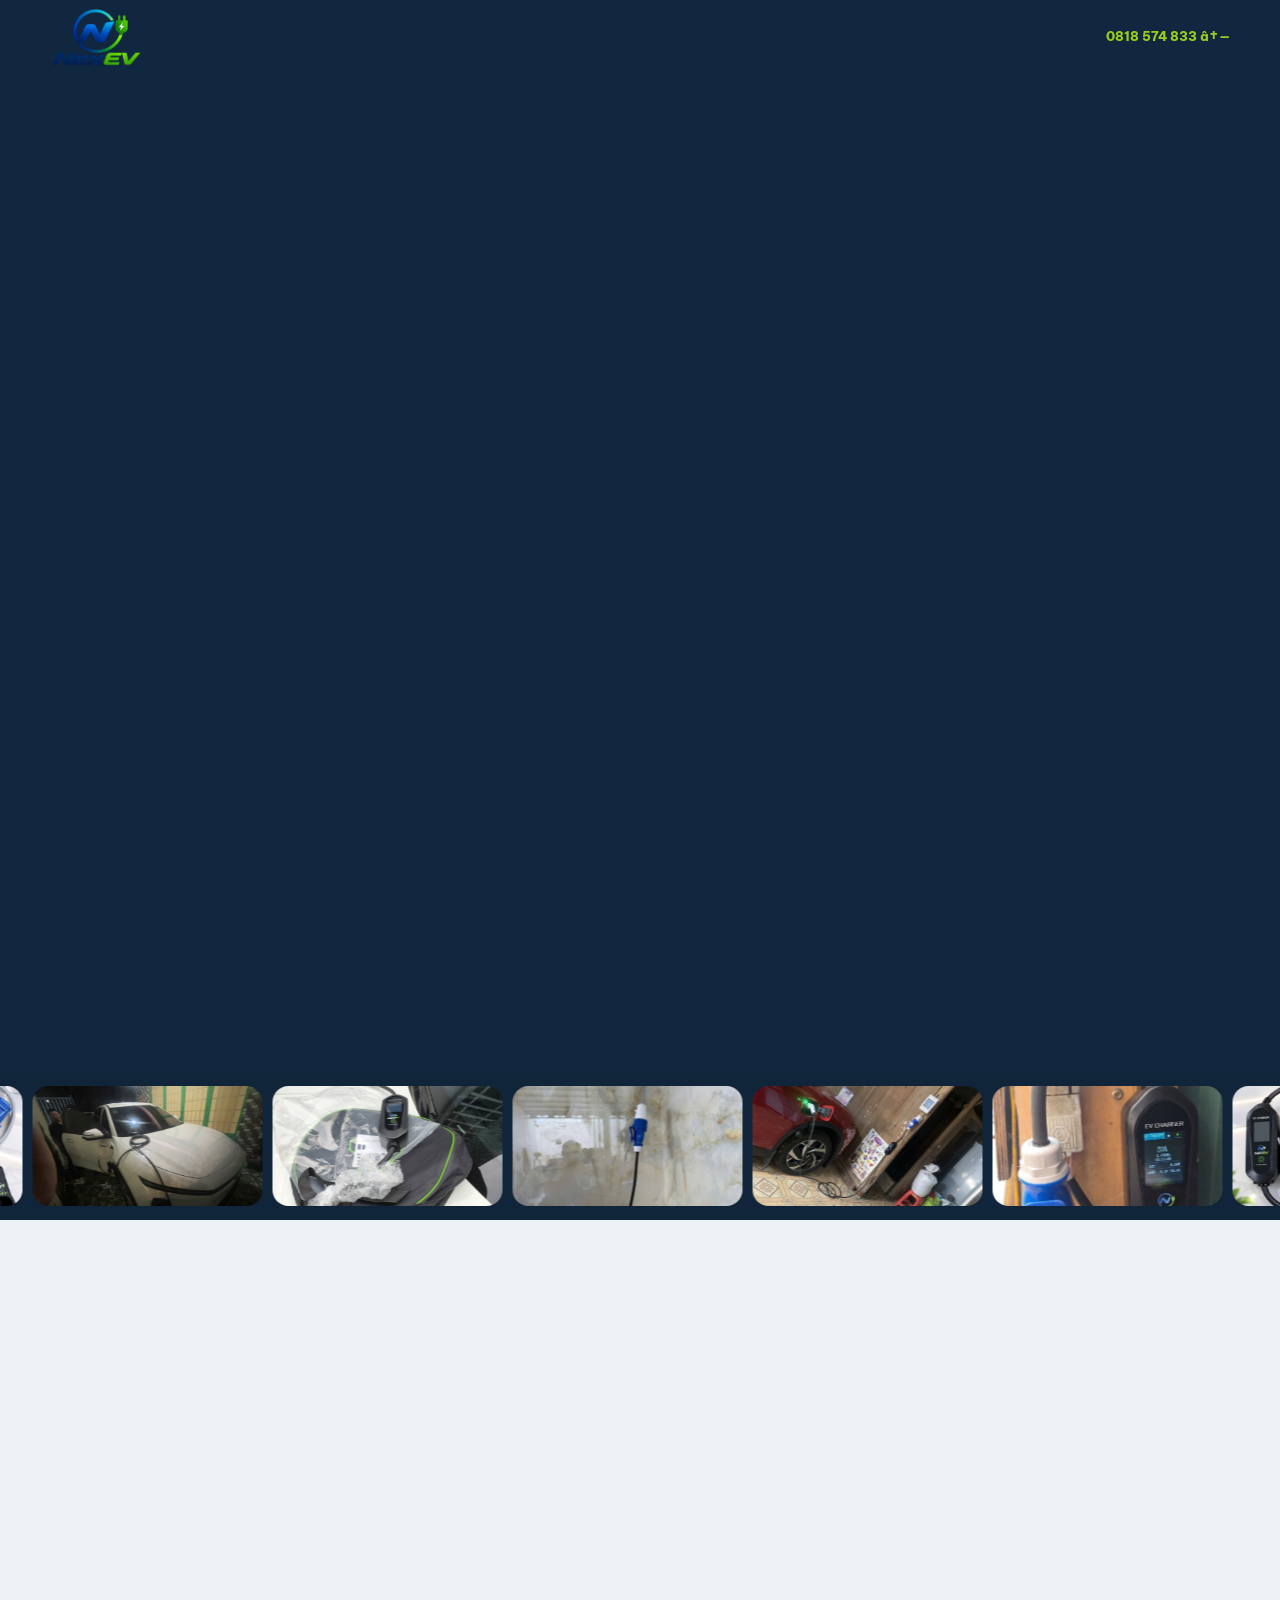
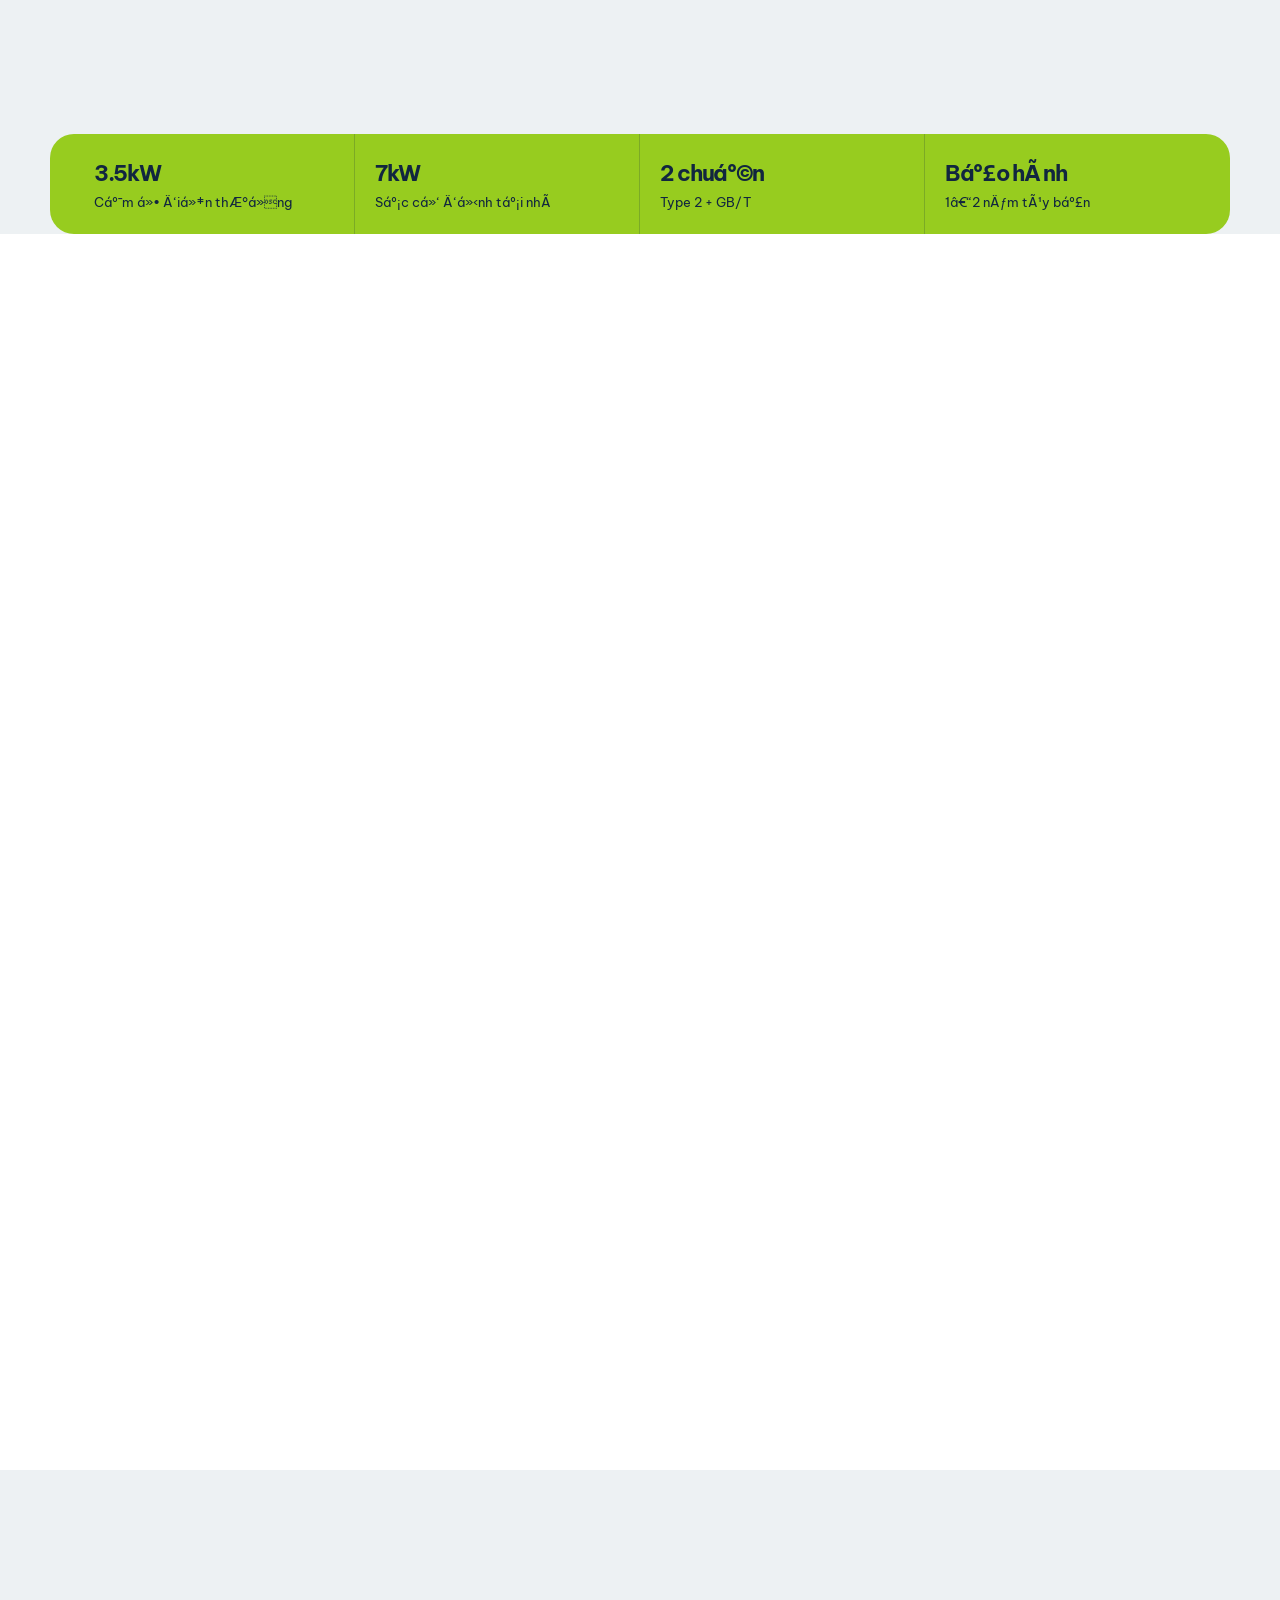
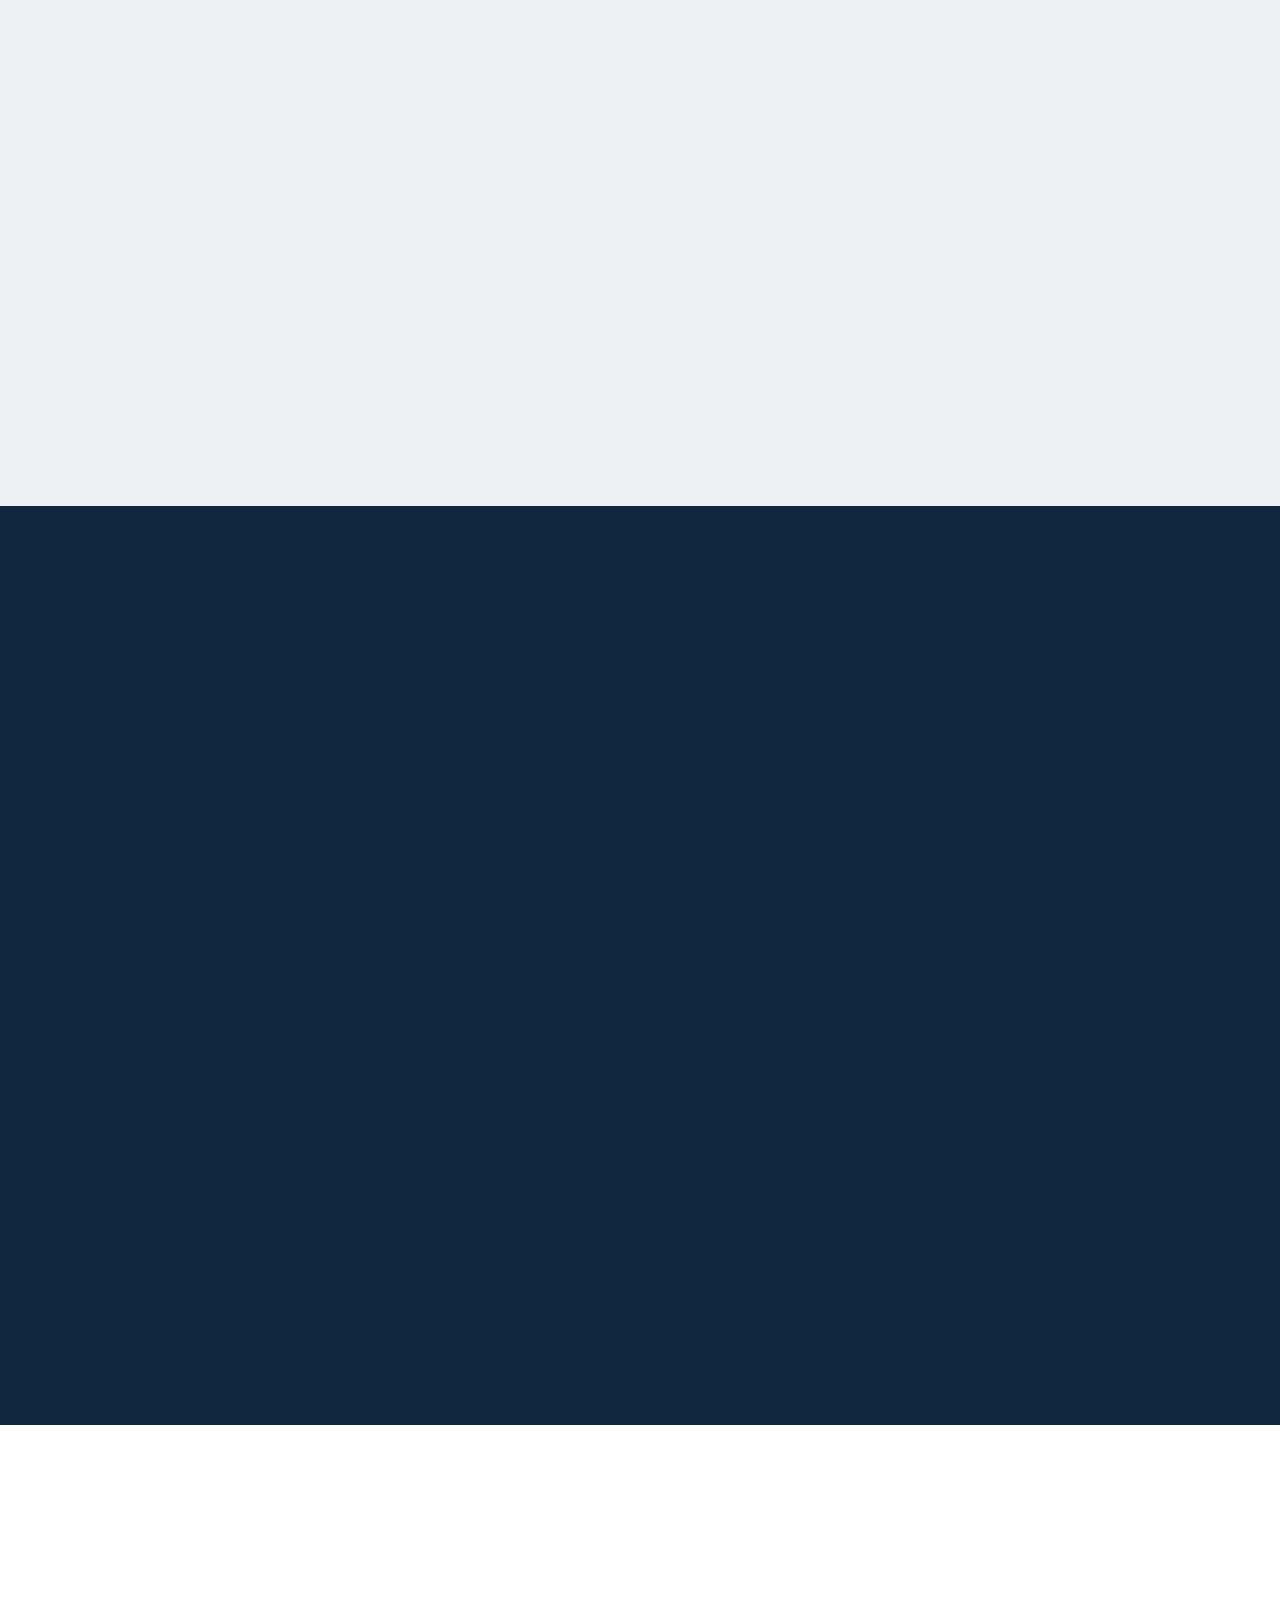
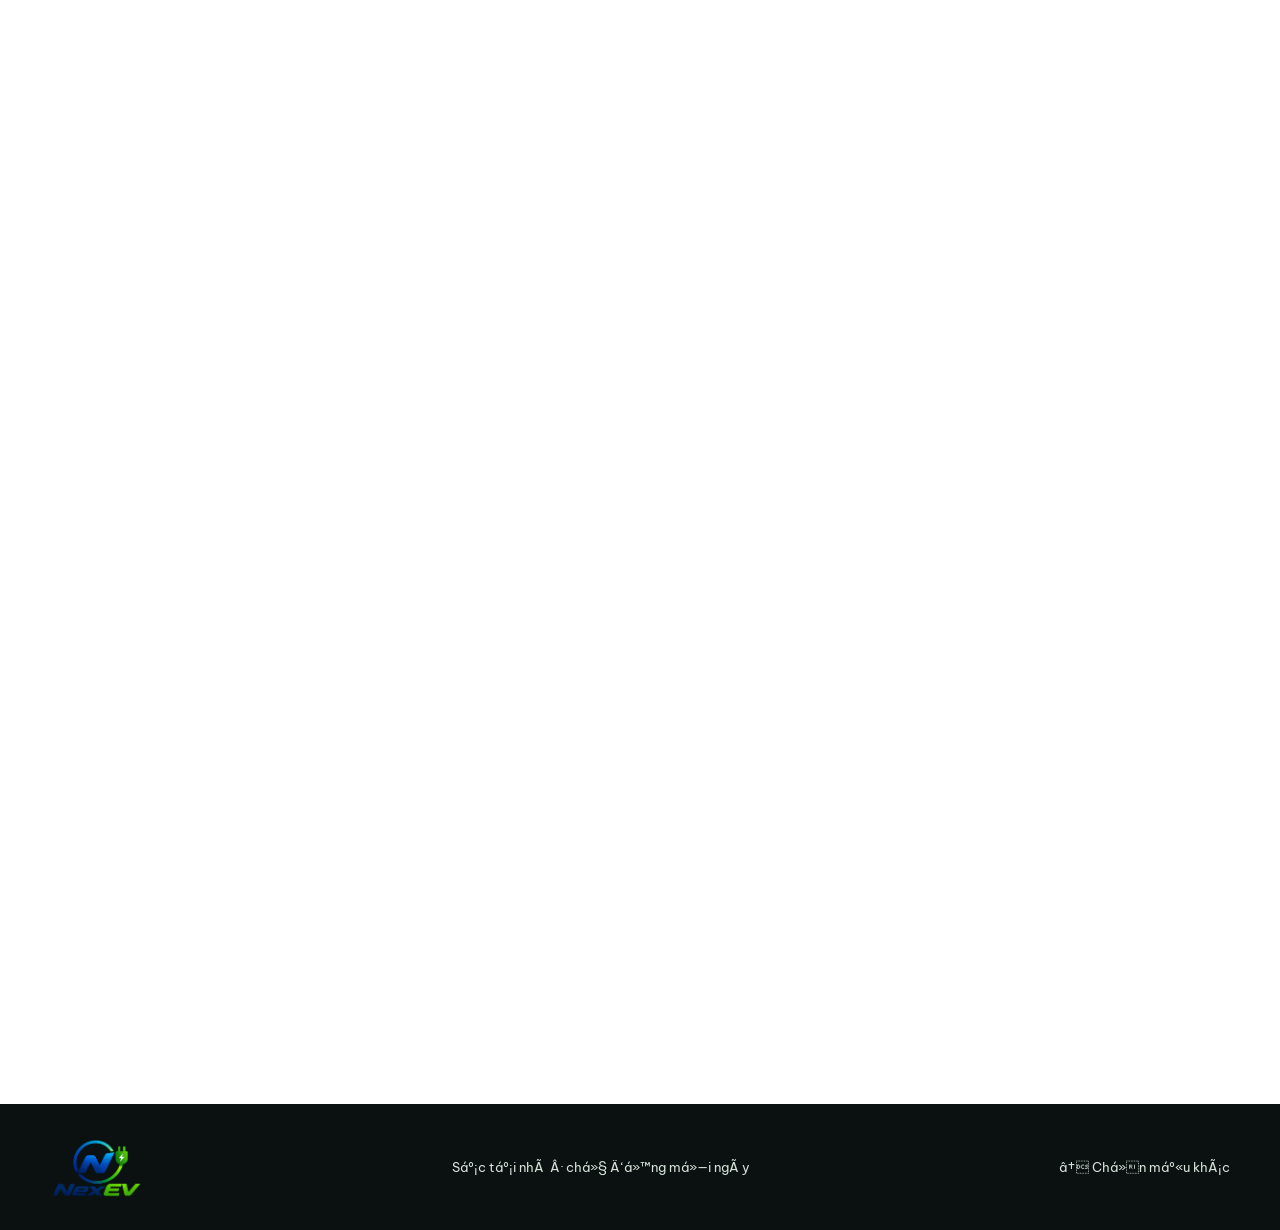
==== commit 361585ea: "feat: deepen brand blue #1c62ed -> #0d47a1 (compat card, accents)" ====
--- a/index.html
+++ b/index.html
@@ -1,64 +1,64 @@
-<!doctype html>
+﻿<!doctype html>
 <html lang="vi">
 <head>
   <meta charset="utf-8">
   <meta name="viewport" content="width=device-width,initial-scale=1">
-  <meta name="description" content="Trụ sạc cá nhân AC 7kW NexEV">
-  <title>NexEV / Trụ sạc cá nhân AC 7kW</title>
-  <link rel="stylesheet" href="mau.css?v=20261028-mob">
+  <meta name="description" content="Trá»¥ sáº¡c cÃ¡ nhÃ¢n AC 7kW NexEV">
+  <title>NexEV / Trá»¥ sáº¡c cÃ¡ nhÃ¢n AC 7kW</title>
+  <link rel="stylesheet" href="mau.css?v=20261028-blue2">
 </head>
 <body class="v3 simple-page">
   <header class="site-header">
     <div class="shell nav">
       <a class="brand" href="mau.html"><img src="assets/logo-nexev.png" alt="NexEV"></a>
-      <a class="nav-cta" href="tel:0818574833">0818 574 833 ↗</a>
+      <a class="nav-cta" href="tel:0818574833">0818 574 833 â†—</a>
     </div>
   </header>
   <main>
     <section class="simple-hero">
       <div class="shell simple-hero-grid">
         <div class="hero-copy reveal">
-          <p class="eyebrow">Trụ sạc cá nhân AC 7kW NexEV</p>
-          <h1>Mua 1 —<br><em>dùng 2 kiểu sạc.</em></h1>
-          <p class="lead">Sạc AC chuẩn Châu Âu tại nhà cho <strong>mọi dòng xe điện</strong> VinFast, BYD, Mercedes… Vừa sạc <strong>di động</strong> — vừa sạc <strong>cố định</strong>, 2 trọng 1.</p>
+          <p class="eyebrow">Trá»¥ sáº¡c cÃ¡ nhÃ¢n AC 7kW NexEV</p>
+          <h1>Mua 1 â€”<br><em>dÃ¹ng 2 kiá»ƒu sáº¡c.</em></h1>
+          <p class="lead">Sáº¡c AC chuáº©n ChÃ¢u Ã‚u táº¡i nhÃ  cho <strong>má»i dÃ²ng xe Ä‘iá»‡n</strong> VinFast, BYD, Mercedesâ€¦ Vá»«a sáº¡c <strong>di Ä‘á»™ng</strong> â€” vá»«a sáº¡c <strong>cá»‘ Ä‘á»‹nh</strong>, 2 trá»ng 1.</p>
           <ul class="hero-points">
-            <li>Nếu cắm thẳng vào ổ điện thường, xe nhận ngay <strong>3.5kW</strong> — mang di động theo xe được</li>
-            <li>Đấu nối thêm aptomat phụ + dây điện 2×6mm thì sạc lên <strong>full công suất 7kW</strong></li>
-          </ul>
-          <p class="hero-sum">Nghĩa là <strong>mua 1 được 2</strong> — dùng được cả 2 kiểu di động và cố định!</p>
-          <p class="hero-note">Bên em <strong>ship trụ sạc tận nhà</strong>. Khi nhận hàng anh được kiểm tra thoải mái chính hãng, test sạc vào xe thoải mái luôn ạ.</p>
+            <li>Náº¿u cáº¯m tháº³ng vÃ o á»• Ä‘iá»‡n thÆ°á»ng, xe nháº­n ngay <strong>3.5kW</strong> â€” mang di Ä‘á»™ng theo xe Ä‘Æ°á»£c</li>
+            <li>Äáº¥u ná»‘i thÃªm aptomat phá»¥ + dÃ¢y Ä‘iá»‡n 2Ã—6mm thÃ¬ sáº¡c lÃªn <strong>full cÃ´ng suáº¥t 7kW</strong></li>
+          </ul>
+          <p class="hero-sum">NghÄ©a lÃ  <strong>mua 1 Ä‘Æ°á»£c 2</strong> â€” dÃ¹ng Ä‘Æ°á»£c cáº£ 2 kiá»ƒu di Ä‘á»™ng vÃ  cá»‘ Ä‘á»‹nh!</p>
+          <p class="hero-note">BÃªn em <strong>ship trá»¥ sáº¡c táº­n nhÃ </strong>. Khi nháº­n hÃ ng anh Ä‘Æ°á»£c kiá»ƒm tra thoáº£i mÃ¡i chÃ­nh hÃ£ng, test sáº¡c vÃ o xe thoáº£i mÃ¡i luÃ´n áº¡.</p>
           <div class="hero-actions">
-            <a class="button button-lime" href="#order">Nhận báo giá ↗</a>
+            <a class="button button-lime" href="#order">Nháº­n bÃ¡o giÃ¡ â†—</a>
             <div class="hero-call-group">
-            <a class="simple-call" href="tel:0818574833">Gọi tư vấn</a>
-            <a class="simple-call is-zalo" href="https://zalo.me/0818574833" target="_blank" rel="noopener">Chat Zalo ↗</a>
-          </div>
-          </div>
-          <div class="hero-price"><strong>Từ 3.900.000đ</strong><span>Freeship toàn quốc</span></div>
-        </div>
-                <div class="hero-media reveal simple-carousel" data-carousel aria-label="Ảnh sản phẩm NexEV">
+            <a class="simple-call" href="tel:0818574833">Gá»i tÆ° váº¥n</a>
+            <a class="simple-call is-zalo" href="https://zalo.me/0818574833" target="_blank" rel="noopener">Chat Zalo â†—</a>
+          </div>
+          </div>
+          <div class="hero-price"><strong>Tá»« 3.900.000Ä‘</strong><span>Freeship toÃ n quá»‘c</span></div>
+        </div>
+                <div class="hero-media reveal simple-carousel" data-carousel aria-label="áº¢nh sáº£n pháº©m NexEV">
           <div class="carousel-stage">
-            <img class="carousel-slide is-active" src="assets/product-main.jpg" alt="Bộ sạc NexEV AC 7kW" data-label="Bộ sản phẩm">
-            <img class="carousel-slide" src="assets/charger-display.jpg" alt="Màn hình bộ sạc NexEV" data-label="Màn hình 32A">
-            <img class="carousel-slide" src="assets/portable-setup.jpg" alt="Bộ sạc NexEV dùng di động" data-label="Sạc di động">
-            <img class="carousel-slide" src="assets/wall-install.jpg" alt="Bộ sạc NexEV lắp cố định" data-label="Lắp cố định">
-            <img class="carousel-slide" src="assets/car-red-charging.jpg" alt="Xe điện đang sạc bằng NexEV" data-label="Xe điện đang sạc">
+            <img class="carousel-slide is-active" src="assets/product-main.jpg" alt="Bá»™ sáº¡c NexEV AC 7kW" data-label="Bá»™ sáº£n pháº©m">
+            <img class="carousel-slide" src="assets/charger-display.jpg" alt="MÃ n hÃ¬nh bá»™ sáº¡c NexEV" data-label="MÃ n hÃ¬nh 32A">
+            <img class="carousel-slide" src="assets/portable-setup.jpg" alt="Bá»™ sáº¡c NexEV dÃ¹ng di Ä‘á»™ng" data-label="Sáº¡c di Ä‘á»™ng">
+            <img class="carousel-slide" src="assets/wall-install.jpg" alt="Bá»™ sáº¡c NexEV láº¯p cá»‘ Ä‘á»‹nh" data-label="Láº¯p cá»‘ Ä‘á»‹nh">
+            <img class="carousel-slide" src="assets/car-red-charging.jpg" alt="Xe Ä‘iá»‡n Ä‘ang sáº¡c báº±ng NexEV" data-label="Xe Ä‘iá»‡n Ä‘ang sáº¡c">
           </div>
           <span class="simple-badge">AC 7kW</span>
-          <div class="carousel-meta"><b>01 / 05</b><span>Bộ sản phẩm</span></div><div class="carousel-dots" aria-label="Chọn ảnh"></div>
-        </div>
-      </div>
-    </section>
-
-    <section id="gallery" class="simple-marquee" data-marquee aria-label="Ảnh thực tế NexEV">
+          <div class="carousel-meta"><b>01 / 05</b><span>Bá»™ sáº£n pháº©m</span></div><div class="carousel-dots" aria-label="Chá»n áº£nh"></div>
+        </div>
+      </div>
+    </section>
+
+    <section id="gallery" class="simple-marquee" data-marquee aria-label="áº¢nh thá»±c táº¿ NexEV">
       <div class="marquee-track">
         <div class="marquee-set">
-          <img src="assets/product-main.jpg" alt="Bộ sản phẩm NexEV">
-          <img src="assets/car-charging.jpg" alt="Xe điện sạc tại nhà" data-label="Sạc tại nhà">
-          <img src="assets/portable-setup.jpg" alt="Sạc NexEV di động">
-          <img src="assets/wall-install.jpg" alt="Sạc NexEV cố định">
-          <img src="assets/car-red-charging.jpg" alt="Xe điện màu đỏ đang sạc">
-          <img src="assets/connector-install.jpg" alt="Đầu cắm NexEV">
+          <img src="assets/product-main.jpg" alt="Bá»™ sáº£n pháº©m NexEV">
+          <img src="assets/car-charging.jpg" alt="Xe Ä‘iá»‡n sáº¡c táº¡i nhÃ " data-label="Sáº¡c táº¡i nhÃ ">
+          <img src="assets/portable-setup.jpg" alt="Sáº¡c NexEV di Ä‘á»™ng">
+          <img src="assets/wall-install.jpg" alt="Sáº¡c NexEV cá»‘ Ä‘á»‹nh">
+          <img src="assets/car-red-charging.jpg" alt="Xe Ä‘iá»‡n mÃ u Ä‘á» Ä‘ang sáº¡c">
+          <img src="assets/connector-install.jpg" alt="Äáº§u cáº¯m NexEV">
         </div>
         <div class="marquee-set" aria-hidden="true">
           <img src="assets/product-main.jpg" alt="">
@@ -74,16 +74,16 @@
         <section class="simple-why" id="why">
       <div class="shell simple-section-grid">
         <div class="reveal">
-          <p class="eyebrow" style="color:var(--lime)">Sạc AC chuẩn Châu Âu tại nhà</p>
-          <h2>Cho mọi dòng<br><em>xe điện.</em></h2>
-          <p class="simple-copy">Sạc AC chuẩn Châu Âu tại nhà cho xe mọi dòng xe điện Vinfast, BYD, Mercedes…</p>
+          <p class="eyebrow" style="color:var(--lime)">Sáº¡c AC chuáº©n ChÃ¢u Ã‚u táº¡i nhÃ </p>
+          <h2>Cho má»i dÃ²ng<br><em>xe Ä‘iá»‡n.</em></h2>
+          <p class="simple-copy">Sáº¡c AC chuáº©n ChÃ¢u Ã‚u táº¡i nhÃ  cho xe má»i dÃ²ng xe Ä‘iá»‡n Vinfast, BYD, Mercedesâ€¦</p>
         </div>
         <div class="reveal">
           <ul class="why-list">
-            <li><strong>Không liên quan đến Vin</strong>, không bị tính phí trên app, Vin không quản lý</li>
-            <li><strong>KHÔNG BỊ TRỪ SỐ LẦN SẠC MIỄN PHÍ</strong></li>
-            <li>Sạc bao nhiêu tự trả tiền điện bấy nhiêu, lắp là dùng được ngay <em>(cực kỳ có lợi nếu có điện 3 pha rẻ hoặc điện mặt trời)</em></li>
-            <li>Sạc tại nhà chủ động, an toàn, phòng khi Vin tăng giá ngoài trạm lớn lên 5–7.000đ/số điện</li>
+            <li><strong>KhÃ´ng liÃªn quan Ä‘áº¿n Vin</strong>, khÃ´ng bá»‹ tÃ­nh phÃ­ trÃªn app, Vin khÃ´ng quáº£n lÃ½</li>
+            <li><strong>KHÃ”NG Bá»Š TRá»ª Sá» Láº¦N Sáº C MIá»„N PHÃ</strong></li>
+            <li>Sáº¡c bao nhiÃªu tá»± tráº£ tiá»n Ä‘iá»‡n báº¥y nhiÃªu, láº¯p lÃ  dÃ¹ng Ä‘Æ°á»£c ngay <em>(cá»±c ká»³ cÃ³ lá»£i náº¿u cÃ³ Ä‘iá»‡n 3 pha ráº» hoáº·c Ä‘iá»‡n máº·t trá»i)</em></li>
+            <li>Sáº¡c táº¡i nhÃ  chá»§ Ä‘á»™ng, an toÃ n, phÃ²ng khi Vin tÄƒng giÃ¡ ngoÃ i tráº¡m lá»›n lÃªn 5â€“7.000Ä‘/sá»‘ Ä‘iá»‡n</li>
           </ul>
         </div>
       </div>
@@ -91,44 +91,44 @@
 
 <section class="simple-stats">
       <div class="shell simple-stats-grid">
-        <div><b>3.5kW</b><span>Cắm ổ điện thường</span></div>
-        <div><b>7kW</b><span>Sạc cố định tại nhà</span></div>
-        <div><b>2 chuẩn</b><span>Type 2 + GB/T</span></div>
-        <div><b>Bảo hành</b><span>1–2 năm tùy bản</span></div>
+        <div><b>3.5kW</b><span>Cáº¯m á»• Ä‘iá»‡n thÆ°á»ng</span></div>
+        <div><b>7kW</b><span>Sáº¡c cá»‘ Ä‘á»‹nh táº¡i nhÃ </span></div>
+        <div><b>2 chuáº©n</b><span>Type 2 + GB/T</span></div>
+        <div><b>Báº£o hÃ nh</b><span>1â€“2 nÄƒm tÃ¹y báº£n</span></div>
       </div>
     </section>
 
         <section class="simple-compat" id="compat">
       <div class="shell simple-section-grid">
         <div class="reveal">
-          <p class="eyebrow" style="color:var(--blue)">Sạc được hầu hết xe điện</p>
-          <h2>Tương thích rộng.<br><em>Sạc được đa số xe điện.</em></h2>
-          <p class="simple-copy">Một bộ NexEV hỗ trợ cả hai chuẩn cổng phổ biến nhất tại Việt Nam: <strong>Type 2 (7kW)</strong> và <strong>GB/T (3.3kW)</strong>. Bạn không cần mua thêm adapter rời.</p>
+          <p class="eyebrow" style="color:var(--blue)">Sáº¡c Ä‘Æ°á»£c háº§u háº¿t xe Ä‘iá»‡n</p>
+          <h2>TÆ°Æ¡ng thÃ­ch rá»™ng.<br><em>Sáº¡c Ä‘Æ°á»£c Ä‘a sá»‘ xe Ä‘iá»‡n.</em></h2>
+          <p class="simple-copy">Má»™t bá»™ NexEV há»— trá»£ cáº£ hai chuáº©n cá»•ng phá»• biáº¿n nháº¥t táº¡i Viá»‡t Nam: <strong>Type 2 (7kW)</strong> vÃ  <strong>GB/T (3.3kW)</strong>. Báº¡n khÃ´ng cáº§n mua thÃªm adapter rá»i.</p>
           <ul class="simple-compat-list">
-            <li><strong>VinFast</strong> — VF 3, VF 5, VF 6, VF 7, VF 8, VF 9, Minio Green</li>
-            <li><strong>BYD</strong> — Dolphin, Atto 3, Seal</li>
-            <li><strong>Wuling</strong> — Mini EV</li>
-            <li><strong>Omoda / MG</strong> — Omoda E5, MG4, MG ZS EV</li>
-            <li><strong>Hyundai · Kia</strong> — Ioniq, EV6, và dòng hybrid plug-in</li>
-            <li><strong>Các hãng khác</strong> — Nissan Leaf, Mazda MX-30, Mercedes EQ…</li>
+            <li><strong>VinFast</strong> â€” VF 3, VF 5, VF 6, VF 7, VF 8, VF 9, Minio Green</li>
+            <li><strong>BYD</strong> â€” Dolphin, Atto 3, Seal</li>
+            <li><strong>Wuling</strong> â€” Mini EV</li>
+            <li><strong>Omoda / MG</strong> â€” Omoda E5, MG4, MG ZS EV</li>
+            <li><strong>Hyundai Â· Kia</strong> â€” Ioniq, EV6, vÃ  dÃ²ng hybrid plug-in</li>
+            <li><strong>CÃ¡c hÃ£ng khÃ¡c</strong> â€” Nissan Leaf, Mazda MX-30, Mercedes EQâ€¦</li>
           </ul>
         </div>
         <div class="reveal">
           <div class="compat-cards">
-            <div class="compat-card"><b>3.3kW</b><span>Cổng GB/T — cắm ổ điện thường</span><small>Di động, mang theo khi đi chơi hoặc đi công tác</small></div>
-            <div class="compat-card is-blue"><b>7kW</b><span>Cổng Type 2 — đấu aptomat phụ + dây 2×6mm²</span><small>Sạc nhanh gấp đôi, để qua đêm là đầy pin</small></div>
-          </div>
-          <p class="compat-note">* Nếu xe dùng cổng khác, gọi 0818 574 833 — NexEV kiểm tra và tư vấn adapter phù hợp trước khi mua.</p>
+            <div class="compat-card"><b>3.3kW</b><span>Cá»•ng GB/T â€” cáº¯m á»• Ä‘iá»‡n thÆ°á»ng</span><small>Di Ä‘á»™ng, mang theo khi Ä‘i chÆ¡i hoáº·c Ä‘i cÃ´ng tÃ¡c</small></div>
+            <div class="compat-card is-blue"><b>7kW</b><span>Cá»•ng Type 2 â€” Ä‘áº¥u aptomat phá»¥ + dÃ¢y 2Ã—6mmÂ²</span><small>Sáº¡c nhanh gáº¥p Ä‘Ã´i, Ä‘á»ƒ qua Ä‘Ãªm lÃ  Ä‘áº§y pin</small></div>
+          </div>
+          <p class="compat-note">* Náº¿u xe dÃ¹ng cá»•ng khÃ¡c, gá»i 0818 574 833 â€” NexEV kiá»ƒm tra vÃ  tÆ° váº¥n adapter phÃ¹ há»£p trÆ°á»›c khi mua.</p>
 
           <!-- Xe cua ban: chon mau, hien ket qua ngay -->
           <div class="car-checker" id="car-checker">
-            <div class="cc-head">🔍 Kiểm tra xe của bạn</div>
+            <div class="cc-head">ðŸ” Kiá»ƒm tra xe cá»§a báº¡n</div>
             <div class="cc-row">
-              <select id="ccBrand" aria-label="Chọn hãng xe">
-                <option value="">— Chọn hãng —</option>
+              <select id="ccBrand" aria-label="Chá»n hÃ£ng xe">
+                <option value="">â€” Chá»n hÃ£ng â€”</option>
               </select>
-              <select id="ccModel" aria-label="Chọn mẫu xe" disabled>
-                <option value="">— Chọn mẫu —</option>
+              <select id="ccModel" aria-label="Chá»n máº«u xe" disabled>
+                <option value="">â€” Chá»n máº«u â€”</option>
               </select>
             </div>
             <div class="cc-result" id="ccResult" role="status" aria-live="polite"></div>
@@ -136,17 +136,17 @@
         </div>
         </div>
     
-<div class="compat-marquee full-bleed reveal" data-marquee aria-label="Hình ảnh xe điện sạc với NexEV theo từng hãng">
+<div class="compat-marquee full-bleed reveal" data-marquee aria-label="HÃ¬nh áº£nh xe Ä‘iá»‡n sáº¡c vá»›i NexEV theo tá»«ng hÃ£ng">
           <div class="marquee-track">
             <div class="marquee-set">
-              <figure data-brand="VinFast"><img src="assets/car-charging.jpg" alt="VinFast sạc bằng NexEV" loading="lazy"></figure>
+              <figure data-brand="VinFast"><img src="assets/car-charging.jpg" alt="VinFast sáº¡c báº±ng NexEV" loading="lazy"></figure>
               <figure data-brand="VinFast"><img src="assets/car-red-charging.jpg" alt="VinFast test NexEV" loading="lazy"></figure>
-              <figure data-brand="BYD"><img src="assets/home-charging.jpg" alt="BYD sạc tại nhà" loading="lazy"></figure>
+              <figure data-brand="BYD"><img src="assets/home-charging.jpg" alt="BYD sáº¡c táº¡i nhÃ " loading="lazy"></figure>
               <figure data-brand="BYD"><img src="assets/car-delivery.jpg" alt="BYD giao NexEV" loading="lazy"></figure>
-              <figure data-brand="Wuling"><img src="assets/portable-setup.jpg" alt="Wuling sạc di động" loading="lazy"></figure>
-              <figure data-brand="Omoda/MG"><img src="assets/charger-display.jpg" alt="Omoda MG màn sạc" loading="lazy"></figure>
-              <figure data-brand="Hyundai/Kia"><img src="assets/wall-install.jpg" alt="Hyundai Kia lắp cố định" loading="lazy"></figure>
-              <figure data-brand="Khác"><img src="assets/connector-install.jpg" alt="Đầu cắm NexEV" loading="lazy"></figure>
+              <figure data-brand="Wuling"><img src="assets/portable-setup.jpg" alt="Wuling sáº¡c di Ä‘á»™ng" loading="lazy"></figure>
+              <figure data-brand="Omoda/MG"><img src="assets/charger-display.jpg" alt="Omoda MG mÃ n sáº¡c" loading="lazy"></figure>
+              <figure data-brand="Hyundai/Kia"><img src="assets/wall-install.jpg" alt="Hyundai Kia láº¯p cá»‘ Ä‘á»‹nh" loading="lazy"></figure>
+              <figure data-brand="KhÃ¡c"><img src="assets/connector-install.jpg" alt="Äáº§u cáº¯m NexEV" loading="lazy"></figure>
             </div>
             <div class="marquee-set" aria-hidden="true">
               <figure><img src="assets/car-charging.jpg" alt="" loading="lazy"></figure>
@@ -165,39 +165,39 @@
 <section class="simple-modes" id="modes">
       <div class="shell simple-section-grid">
         <div class="reveal">
-          <p class="eyebrow" style="color:var(--blue)">Một trụ dùng hai kiểu</p>
-          <h2>Dễ dùng.<br><em>Đúng nhu cầu.</em></h2>
-          <p class="simple-copy">Mang theo xe khi cần. Lắp cố định khi muốn sạc nhanh qua đêm.</p>
+          <p class="eyebrow" style="color:var(--blue)">Má»™t trá»¥ dÃ¹ng hai kiá»ƒu</p>
+          <h2>Dá»… dÃ¹ng.<br><em>ÄÃºng nhu cáº§u.</em></h2>
+          <p class="simple-copy">Mang theo xe khi cáº§n. Láº¯p cá»‘ Ä‘á»‹nh khi muá»‘n sáº¡c nhanh qua Ä‘Ãªm.</p>
         </div>
         <div class="simple-mode-list">
-          <article class="simple-mode reveal"><strong>01</strong><div><h3>Di động · 3.5kW · cắm ổ điện thường</h3><p>Mang theo trong cốp xe, đến đâu cũng sạc được — không cần đấu nối thêm. Phù hợp sạc gấp, sạc đêm ở trọ, hoặc khi đi công tác xa.</p><small class="mode-note">≈ 10–14 giờ đầy pin VF 6 · đi thêm ~285 km</small></div></article>
-          <article class="simple-mode reveal"><strong>02</strong><div><h3>Cố định · 7kW · đấu aptomat riêng</h3><p>Đấu aptomat phụ + dây 2×6mm² về tủ điện chính. Sạc nhanh gấp đôi, an toàn khi duy trì dòng cao trong thời gian dài. Lắp một lần là dùng lâu dài cho ô sạc cá nhân tại nhà.</p><small class="mode-note">≈ 5–7 giờ đầy pin VF 6 · đi thêm ~285 km</small></div></article>
+          <article class="simple-mode reveal"><strong>01</strong><div><h3>Di Ä‘á»™ng Â· 3.5kW Â· cáº¯m á»• Ä‘iá»‡n thÆ°á»ng</h3><p>Mang theo trong cá»‘p xe, Ä‘áº¿n Ä‘Ã¢u cÅ©ng sáº¡c Ä‘Æ°á»£c â€” khÃ´ng cáº§n Ä‘áº¥u ná»‘i thÃªm. PhÃ¹ há»£p sáº¡c gáº¥p, sáº¡c Ä‘Ãªm á»Ÿ trá», hoáº·c khi Ä‘i cÃ´ng tÃ¡c xa.</p><small class="mode-note">â‰ˆ 10â€“14 giá» Ä‘áº§y pin VF 6 Â· Ä‘i thÃªm ~285 km</small></div></article>
+          <article class="simple-mode reveal"><strong>02</strong><div><h3>Cá»‘ Ä‘á»‹nh Â· 7kW Â· Ä‘áº¥u aptomat riÃªng</h3><p>Äáº¥u aptomat phá»¥ + dÃ¢y 2Ã—6mmÂ² vá» tá»§ Ä‘iá»‡n chÃ­nh. Sáº¡c nhanh gáº¥p Ä‘Ã´i, an toÃ n khi duy trÃ¬ dÃ²ng cao trong thá»i gian dÃ i. Láº¯p má»™t láº§n lÃ  dÃ¹ng lÃ¢u dÃ i cho Ã´ sáº¡c cÃ¡ nhÃ¢n táº¡i nhÃ .</p><small class="mode-note">â‰ˆ 5â€“7 giá» Ä‘áº§y pin VF 6 Â· Ä‘i thÃªm ~285 km</small></div></article>
         </div>
       </div>
     </section>
 
     <section id="proof" class="simple-proof">
       <div class="shell simple-proof-grid">
-                <div class="reveal simple-carousel proof-carousel" data-carousel aria-label="Ảnh thực tế giao và test NexEV">
+                <div class="reveal simple-carousel proof-carousel" data-carousel aria-label="áº¢nh thá»±c táº¿ giao vÃ  test NexEV">
           <div class="carousel-stage">
-            <img class="carousel-slide is-active" src="assets/home-charging.jpg" alt="Xe điện sạc tại nhà" data-label="Sạc tại nhà">
-            <img class="carousel-slide" src="assets/car-delivery.jpg" alt="Giao bộ sạc NexEV tận nhà" data-label="Giao hàng tận nhà">
-            <img class="carousel-slide" src="assets/car-charging.jpg" alt="Xe điện đang sạc bằng NexEV" data-label="Xe điện đang sạc">
-            <img class="carousel-slide" src="assets/car-red-charging.jpg" alt="Test sạc NexEV trên xe điện" data-label="Test sạc thực tế">
-            <img class="carousel-slide" src="assets/wall-install.jpg" alt="Bộ sạc NexEV lắp cố định" data-label="Lắp cố định">
-          </div>
-          <div class="carousel-meta"><b>01 / 05</b><span>Bộ sản phẩm</span></div><div class="carousel-dots" aria-label="Chọn ảnh"></div>
-        </div>
-        <div class="reveal">
-          <p class="eyebrow" style="color:var(--lime)">Mua online vẫn yên tâm</p>
-          <h2>Nhận hàng,<br><em>test thoải mái.</em></h2>
+            <img class="carousel-slide is-active" src="assets/home-charging.jpg" alt="Xe Ä‘iá»‡n sáº¡c táº¡i nhÃ " data-label="Sáº¡c táº¡i nhÃ ">
+            <img class="carousel-slide" src="assets/car-delivery.jpg" alt="Giao bá»™ sáº¡c NexEV táº­n nhÃ " data-label="Giao hÃ ng táº­n nhÃ ">
+            <img class="carousel-slide" src="assets/car-charging.jpg" alt="Xe Ä‘iá»‡n Ä‘ang sáº¡c báº±ng NexEV" data-label="Xe Ä‘iá»‡n Ä‘ang sáº¡c">
+            <img class="carousel-slide" src="assets/car-red-charging.jpg" alt="Test sáº¡c NexEV trÃªn xe Ä‘iá»‡n" data-label="Test sáº¡c thá»±c táº¿">
+            <img class="carousel-slide" src="assets/wall-install.jpg" alt="Bá»™ sáº¡c NexEV láº¯p cá»‘ Ä‘á»‹nh" data-label="Láº¯p cá»‘ Ä‘á»‹nh">
+          </div>
+          <div class="carousel-meta"><b>01 / 05</b><span>Bá»™ sáº£n pháº©m</span></div><div class="carousel-dots" aria-label="Chá»n áº£nh"></div>
+        </div>
+        <div class="reveal">
+          <p class="eyebrow" style="color:var(--lime)">Mua online váº«n yÃªn tÃ¢m</p>
+          <h2>Nháº­n hÃ ng,<br><em>test thoáº£i mÃ¡i.</em></h2>
           <ul class="simple-list">
-            <li>Kiểm tra chính hãng trước khi nhận — mở hộp và kiểm tra đầy đủ chức năng ngay trước mặt</li>
-            <li>Test sạc trực tiếp vào xe của bạn — dùng thử 15–30 phút, thấy sạc ổn mới nhận</li>
-            <li>Hướng dẫn lắp đặt và đấu nối tận nhà (nội thành) — không rành điện vẫn lắp được</li>
-            <li>Bảo hành chính hãng 1 năm (bản cũ) hoặc 2 năm (bản mới) — lỗi trong tuần đầu thì đổi mới</li>
-            <li>Hỗ trợ kỹ thuật trong suốt thời gian sử dụng — gọi 0818 574 833 để được tư vấn</li>
-            <li>Giao hàng toàn quốc, đóng gói chống sốc — nếu hư hỏng khi vận chuyển, NexEV chịu trách nhiệm</li>
+            <li><span class="hot-tag-line">âœ“ CHÃNH HÃƒNG 100%</span> â€” má»Ÿ há»™p vÃ  kiá»ƒm tra Ä‘áº§y Ä‘á»§ chá»©c nÄƒng ngay trÆ°á»›c máº·t</li>
+            <li class="proof-hot"><span class="hot-tag">âš¡ Cáº®M THá»¬ Sáº C MIá»„N PHÃ</span><br>Test sáº¡c trá»±c tiáº¿p vÃ o xe cá»§a báº¡n â€” dÃ¹ng thá»­ 15â€“30 phÃºt, tháº¥y sáº¡c á»•n má»›i nháº­n</li>
+            <li>HÆ°á»›ng dáº«n láº¯p Ä‘áº·t vÃ  Ä‘áº¥u ná»‘i táº­n nhÃ  (ná»™i thÃ nh) â€” khÃ´ng rÃ nh Ä‘iá»‡n váº«n láº¯p Ä‘Æ°á»£c</li>
+            <li>Báº£o hÃ nh chÃ­nh hÃ£ng 1 nÄƒm (báº£n cÅ©) hoáº·c 2 nÄƒm (báº£n má»›i) â€” lá»—i trong tuáº§n Ä‘áº§u thÃ¬ Ä‘á»•i má»›i</li>
+            <li>Há»— trá»£ ká»¹ thuáº­t trong suá»‘t thá»i gian sá»­ dá»¥ng â€” gá»i 0818 574 833 Ä‘á»ƒ Ä‘Æ°á»£c tÆ° váº¥n</li>
+            <li>Giao hÃ ng toÃ n quá»‘c, Ä‘Ã³ng gÃ³i chá»‘ng sá»‘c â€” náº¿u hÆ° há»ng khi váº­n chuyá»ƒn, NexEV chá»‹u trÃ¡ch nhiá»‡m</li>
           </ul>
         </div>
       </div>
@@ -206,90 +206,90 @@
     <section class="simple-order" id="order">
       <div class="shell simple-order-grid">
         <div class="reveal">
-          <p class="eyebrow" style="color:var(--blue)">Chọn phiên bản</p>
-          <h2>Chốt nhanh<br><em>tại nhà.</em></h2>
+          <p class="eyebrow" style="color:var(--blue)">Chá»n phiÃªn báº£n</p>
+          <h2>Chá»‘t nhanh<br><em>táº¡i nhÃ .</em></h2>
           <div class="simple-prices">
-            <div><span>Phiên bản cũ · bảo hành 1 năm</span><strong>4.400.000đ</strong><small>Nếu không lấy phụ kiện: <b>3.900.000đ</b></small></div>
-            <div class="selected"><span>Phiên bản mới · bảo hành 2 năm</span><strong>6.990.000đ</strong><small>Nếu không lấy phụ kiện: <b>6.800.000đ</b></small></div>
-          </div>
-          <p class="price-highlight"><strong>MIỄN PHÍ SHIP TOÀN QUỐC</strong></p>
+            <div><span>PhiÃªn báº£n cÅ© Â· báº£o hÃ nh 1 nÄƒm</span><strong>4.400.000Ä‘</strong><small>Náº¿u khÃ´ng láº¥y phá»¥ kiá»‡n: <b>3.900.000Ä‘</b></small></div>
+            <div class="selected"><span>PhiÃªn báº£n má»›i Â· báº£o hÃ nh 2 nÄƒm</span><strong>6.990.000Ä‘</strong><small>Náº¿u khÃ´ng láº¥y phá»¥ kiá»‡n: <b>6.800.000Ä‘</b></small></div>
+          </div>
+          <p class="price-highlight"><strong>MIá»„N PHÃ SHIP TOÃ€N QUá»C</strong></p>
           <a class="simple-hotline" href="tel:0818574833">Hotline: 0818 574 833</a>
           <ul class="why-list why-list-2">
-            <li>Ai đi xe điện cũng cần <strong>ít nhất 1 trụ sạc tại nhà</strong> — phòng những ngày mưa gió, bão bùng, mệt mỏi không có thời gian ra ngoài trạm sạc lớn.</li>
-            <li>Có 1 cái sạc tại nhà AC sạc qua đêm <strong>tiện hơn nhiều</strong> — chỉ cần thanh toán giá điện gia đình, <strong>rẻ hơn điện ngoài trạm sạc lớn</strong>.</li>
-            <li><strong>Ship hỏa tốc Hà Nội 2 tiếng</strong>, tỉnh 1–3 ngày</li>
-            <li>Dùng được <strong>cả 2 kiểu cố định và di động</strong> — chứ bình thường trụ khác phải mua riêng 2 loại, mỗi loại hơn chục triệu rồi</li>
-            <li><strong>Lỗi 1 đổi 1</strong>, dùng không cần suy nghĩ</li>
+            <li>Ai Ä‘i xe Ä‘iá»‡n cÅ©ng cáº§n <strong>Ã­t nháº¥t 1 trá»¥ sáº¡c táº¡i nhÃ </strong> â€” phÃ²ng nhá»¯ng ngÃ y mÆ°a giÃ³, bÃ£o bÃ¹ng, má»‡t má»i khÃ´ng cÃ³ thá»i gian ra ngoÃ i tráº¡m sáº¡c lá»›n.</li>
+            <li>CÃ³ 1 cÃ¡i sáº¡c táº¡i nhÃ  AC sáº¡c qua Ä‘Ãªm <strong>tiá»‡n hÆ¡n nhiá»u</strong> â€” chá»‰ cáº§n thanh toÃ¡n giÃ¡ Ä‘iá»‡n gia Ä‘Ã¬nh, <strong>ráº» hÆ¡n Ä‘iá»‡n ngoÃ i tráº¡m sáº¡c lá»›n</strong>.</li>
+            <li><strong>Ship há»a tá»‘c HÃ  Ná»™i 2 tiáº¿ng</strong>, tá»‰nh 1â€“3 ngÃ y</li>
+            <li>DÃ¹ng Ä‘Æ°á»£c <strong>cáº£ 2 kiá»ƒu cá»‘ Ä‘á»‹nh vÃ  di Ä‘á»™ng</strong> â€” chá»© bÃ¬nh thÆ°á»ng trá»¥ khÃ¡c pháº£i mua riÃªng 2 loáº¡i, má»—i loáº¡i hÆ¡n chá»¥c triá»‡u rá»“i</li>
+            <li><strong>Lá»—i 1 Ä‘á»•i 1</strong>, dÃ¹ng khÃ´ng cáº§n suy nghÄ©</li>
           </ul>
         </div>
         <form class="reveal" data-sheet-endpoint="https://script.google.com/macros/s/AKfycbyyTQPP33kTM568tNspEy7QJ-tmISOP-PxVutwLszo_eHptSMwQAG9xFrQvZFwZZxhRyg/exec">
           <div class="fields">
-            <label>Họ và tên *<input name="name" required placeholder="Nguyễn Văn A"></label>
-            <label>Số điện thoại *<input name="phone" required inputmode="tel" placeholder="09xx xxx xxx"></label>
-            <label>Mẫu xe<select name="model"><option>VinFast VF 3 / Minio Green</option><option>VinFast VF 5 / VF 6 / VF 7</option><option>VinFast VF 8 / VF 9</option><option>BYD Dolphin / Atto 3 / Seal</option><option>Wuling Mini EV</option><option>Omoda E5 / MG4 / MG ZS EV</option><option>Hyundai Ioniq / Kia EV6</option><option>Mẫu xe khác (ghi ở ghi chú)</option></select></label>
-            <label>Tỉnh / thành phố *<input name="city" required placeholder="Hà Nội, TP.HCM..."></label>
-            <label class="full">Ghi chú<textarea name="note" placeholder="Cần tư vấn thêm?"></textarea></label>
-          </div>
-          <button class="button button-blue" type="submit">Gửi thông tin đơn ↗</button>
+            <label>Há» vÃ  tÃªn *<input name="name" required placeholder="Nguyá»…n VÄƒn A"></label>
+            <label>Sá»‘ Ä‘iá»‡n thoáº¡i *<input name="phone" required inputmode="tel" placeholder="09xx xxx xxx"></label>
+            <label>Máº«u xe<select name="model"><option>VinFast VF 3 / Minio Green</option><option>VinFast VF 5 / VF 6 / VF 7</option><option>VinFast VF 8 / VF 9</option><option>BYD Dolphin / Atto 3 / Seal</option><option>Wuling Mini EV</option><option>Omoda E5 / MG4 / MG ZS EV</option><option>Hyundai Ioniq / Kia EV6</option><option>Máº«u xe khÃ¡c (ghi á»Ÿ ghi chÃº)</option></select></label>
+            <label>Tá»‰nh / thÃ nh phá»‘ *<input name="city" required placeholder="HÃ  Ná»™i, TP.HCM..."></label>
+            <label class="full">Ghi chÃº<textarea name="note" placeholder="Cáº§n tÆ° váº¥n thÃªm?"></textarea></label>
+          </div>
+          <button class="button button-blue" type="submit">Gá»­i thÃ´ng tin Ä‘Æ¡n â†—</button>
           <div class="form-status" role="status" aria-live="polite"></div>
         </form>
       </div>
     </section>
   </main>
-  <footer class="footer"><div class="shell footer-inner"><img src="assets/logo-nexev.png" alt="NexEV"><span>Sạc tại nhà · chủ động mỗi ngày</span><a href="mau.html">← Chọn mẫu khác</a></div></footer>
+  <footer class="footer"><div class="shell footer-inner"><img src="assets/logo-nexev.png" alt="NexEV"><span>Sáº¡c táº¡i nhÃ  Â· chá»§ Ä‘á»™ng má»—i ngÃ y</span><a href="mau.html">â† Chá»n máº«u khÃ¡c</a></div></footer>
   <script src="mau.js?v=20261028-lang"></script>
 <script>
 (function(){
   "use strict";
-  /* ===== Xe cua ban: chon hang → chon mau → hien ket qua ===== */
+  /* ===== Xe cua ban: chon hang â†’ chon mau â†’ hien ket qua ===== */
   var DB = {
     "VinFast": {
       models: ["VF 3","VF 5","VF 6","VF 7","VF 8","VF 9","Minio Green"],
-      cong: "Type 2 (7kW) + GB/T 3.3kW tùy năm sản xuất",
-      tocDo: "7kW với cổng Type 2 · 3.3kW với GB/T",
-      thoiGian: "VF 6: 5–7 giờ (7kW) hoặc 10–14 giờ (3.3kW)",
+      cong: "Type 2 (7kW) + GB/T 3.3kW tÃ¹y nÄƒm sáº£n xuáº¥t",
+      tocDo: "7kW vá»›i cá»•ng Type 2 Â· 3.3kW vá»›i GB/T",
+      thoiGian: "VF 6: 5â€“7 giá» (7kW) hoáº·c 10â€“14 giá» (3.3kW)",
       img: "assets/car-charging.jpg",
-      alt: "VinFast sạc bằng NexEV"
+      alt: "VinFast sáº¡c báº±ng NexEV"
     },
     "BYD": {
       models: ["Dolphin","Atto 3","Seal","Han"],
       cong: "Type 2 (7kW)",
-      tocDo: "7kW tối đa",
-      thoiGian: "Dolphin ~6 giờ đầy · Atto 3 ~7 giờ đầy",
+      tocDo: "7kW tá»‘i Ä‘a",
+      thoiGian: "Dolphin ~6 giá» Ä‘áº§y Â· Atto 3 ~7 giá» Ä‘áº§y",
       img: "assets/home-charging.jpg",
-      alt: "BYD sạc tại nhà với NexEV"
+      alt: "BYD sáº¡c táº¡i nhÃ  vá»›i NexEV"
     },
     "Wuling": {
       models: ["Mini EV","Mini EV Cabrio"],
       cong: "GB/T (3.3kW)",
-      tocDo: "3.3kW tối đa (pin nhỏ nên vẫn sạc khá nhanh)",
-      thoiGian: "Mini EV: ~4–6 giờ đầy",
+      tocDo: "3.3kW tá»‘i Ä‘a (pin nhá» nÃªn váº«n sáº¡c khÃ¡ nhanh)",
+      thoiGian: "Mini EV: ~4â€“6 giá» Ä‘áº§y",
       img: "assets/portable-setup.jpg",
-      alt: "Wuling Mini EV sạc di động với NexEV"
+      alt: "Wuling Mini EV sáº¡c di Ä‘á»™ng vá»›i NexEV"
     },
     "Omoda / MG": {
       models: ["Omoda E5","MG4","MG ZS EV","MG5 EV"],
       cong: "Type 2 (7kW)",
-      tocDo: "7kW tối đa",
-      thoiGian: "MG4 ~7 giờ đầy · ZS EV ~8 giờ đầy",
+      tocDo: "7kW tá»‘i Ä‘a",
+      thoiGian: "MG4 ~7 giá» Ä‘áº§y Â· ZS EV ~8 giá» Ä‘áº§y",
       img: "assets/charger-display.jpg",
-      alt: "Omoda MG sạc bằng NexEV"
+      alt: "Omoda MG sáº¡c báº±ng NexEV"
     },
     "Hyundai / Kia": {
       models: ["Ioniq 5","Ioniq 6","Kona Electric","EV6","Niro EV"],
       cong: "Type 2 (7kW)",
-      tocDo: "7kW tối đa (AC onboard 7–11kW)",
-      thoiGian: "Kona ~7 giờ · Ioniq 5 ~8 giờ đầy",
+      tocDo: "7kW tá»‘i Ä‘a (AC onboard 7â€“11kW)",
+      thoiGian: "Kona ~7 giá» Â· Ioniq 5 ~8 giá» Ä‘áº§y",
       img: "assets/wall-install.jpg",
-      alt: "Hyundai Kia sạc bằng NexEV"
-    },
-    "Hãng khác": {
-      models: ["Nissan Leaf","Mazda MX-30","Mercedes EQB/EQA","Peugeot e-2008","Toyota bZ4X","Khác (gọi tư vấn)"],
-      cong: "Type 2 (7kW) — kiểm tra thêm nếu cổng khác",
-      tocDo: "7kW tối đa với Type 2",
-      thoiGian: "Tùy pin xe, trung bình 6–9 giờ",
+      alt: "Hyundai Kia sáº¡c báº±ng NexEV"
+    },
+    "HÃ£ng khÃ¡c": {
+      models: ["Nissan Leaf","Mazda MX-30","Mercedes EQB/EQA","Peugeot e-2008","Toyota bZ4X","KhÃ¡c (gá»i tÆ° váº¥n)"],
+      cong: "Type 2 (7kW) â€” kiá»ƒm tra thÃªm náº¿u cá»•ng khÃ¡c",
+      tocDo: "7kW tá»‘i Ä‘a vá»›i Type 2",
+      thoiGian: "TÃ¹y pin xe, trung bÃ¬nh 6â€“9 giá»",
       img: "assets/connector-install.jpg",
-      alt: "Sạc NexEV cho các dòng xe khác"
+      alt: "Sáº¡c NexEV cho cÃ¡c dÃ²ng xe khÃ¡c"
     }
   };
   var brandSel = document.getElementById("ccBrand");
@@ -305,7 +305,7 @@
 
   brandSel.addEventListener("change", function(){
     var b = brandSel.value;
-    modelSel.innerHTML = '<option value="">— Chọn mẫu —</option>';
+    modelSel.innerHTML = '<option value="">â€” Chá»n máº«u â€”</option>';
     modelSel.disabled = !b;
     result.className = "cc-result";
     result.innerHTML = "";
@@ -324,11 +324,11 @@
     result.className = "cc-result show ok";
     result.innerHTML =
       '<div class="cc-body">'+
-        '<div class="cc-title">✓ ' + b + " " + m + " — sạc được với NexEV</div>"+
-        '<div class="cc-row-line"><span>Cổng</span><b>' + d.cong + "</b></div>"+
-        '<div class="cc-row-line"><span>Công suất</span><b>' + d.tocDo + "</b></div>"+
-        '<div class="cc-row-line"><span>Thời gian</span><b>' + d.thoiGian + "</b></div>"+
-        '<a class="cc-cta" href="#order">Chốt đơn — để lại thông tin</a>'+
+        '<div class="cc-title">âœ“ ' + b + " " + m + " â€” sáº¡c Ä‘Æ°á»£c vá»›i NexEV</div>"+
+        '<div class="cc-row-line"><span>Cá»•ng</span><b>' + d.cong + "</b></div>"+
+        '<div class="cc-row-line"><span>CÃ´ng suáº¥t</span><b>' + d.tocDo + "</b></div>"+
+        '<div class="cc-row-line"><span>Thá»i gian</span><b>' + d.thoiGian + "</b></div>"+
+        '<a class="cc-cta" href="#order">Chá»‘t Ä‘Æ¡n â€” Ä‘á»ƒ láº¡i thÃ´ng tin</a>'+
       "</div>";
   });
 
--- a/mau.css
+++ b/mau.css
@@ -4,8 +4,9 @@
 @font-face{font-family:BeVN;src:url('assets/fonts/be-vietnam-pro-600.ttf') format('truetype');font-weight:600;font-display:swap}
 @font-face{font-family:BeVN;src:url('assets/fonts/be-vietnam-pro-700.ttf') format('truetype');font-weight:700;font-display:swap}
 @font-face{font-family:BeVN;src:url('assets/fonts/be-vietnam-pro-800.ttf') format('truetype');font-weight:800;font-display:swap}
-:root{--ink:#0a1110;--paper:#f3f5f1;--white:#fff;--muted:#66716a;--line:#d8dfd8;--lime:#c9f34c;--blue:#1c62ed;--navy:#0d2143;--max:1180px}
-*{box-sizing:border-box}html{scroll-behavior:smooth}body{margin:0;font-family:BeVN,Arial,sans-serif;color:var(--ink);background:var(--paper);line-height:1.5}a{color:inherit;text-decoration:none}img,video{display:block;width:100%;max-width:100%;object-fit:cover}button,input,select,textarea{font:inherit}.shell{width:min(var(--max),calc(100% - 40px));margin:auto}.eyebrow{display:flex;align-items:center;gap:9px;font-size:10px;font-weight:700;letter-spacing:.15em;text-transform:uppercase;font-family:'SF Pro Display','BeVN',Arial,sans-serif}.eyebrow:before{content:"";width:24px;height:1px;background:currentColor}.button{display:inline-flex;align-items:center;justify-content:center;gap:10px;min-height:48px;padding:0 18px;border-radius:999px;font-size:12px;font-weight:800;transition:transform .2s ease,background .2s ease,box-shadow .2s ease}.button:hover{transform:translateY(-3px)}.button-lime{background:var(--lime);color:var(--ink)}.button-dark{background:var(--ink);color:#fff}.button-blue{background:var(--blue);color:#fff}.button-ghost{border:1px solid currentColor}.button span{font-size:17px}.site-header{position:sticky;top:0;z-index:20}.nav{height:72px;display:flex;align-items:center;justify-content:space-between;gap:24px}.brand img{width:92px;height:auto}.nav-links{display:flex;gap:26px;font-size:11px;font-weight:700}.nav-links a{opacity:.72}.nav-links a:hover{opacity:1}.nav-cta{font-size:11px;font-weight:800}.footer{padding:32px 0;background:var(--ink);color:#d6e1d9}.footer-inner{display:flex;align-items:center;justify-content:space-between;gap:20px;font-size:11px}.footer img{width:92px}
+:root{--ink:#0a1110;--paper:#f3f5f1;--white:#fff;--muted:#66716a;--line:#d8dfd8;--lime:#97cc1f;--blue:#0d47a1;--navy:#0d2143;--max:1180px}
+*{box-sizing:border-box}html{scroll-behavior:smooth}body{margin:0;font-family:BeVN,Arial,sans-serif;color:var(--ink);background:var(--paper);line-height:1.5}a{color:inherit;text-decoration:none}img,video{display:block;width:100%;max-width:100%;object-fit:cover}button,input,select,textarea{font:inherit}.shell{width:min(var(--max),calc(100% - 40px));margin:auto}.eyebrow{display:flex;align-items:center;gap:9px;font-size:10px;font-weight:700;letter-spacing:.15em;text-transform:uppercase;font-family:'SF Pro Display','BeVN',Arial,sans-serif}.eyebrow:before{content:"";width:24px;height:1px;background:currentColor}.button{display:inline-flex;align-items:center;justify-content:center;gap:10px;min-height:48px;padding:0 18px;border-radius:999px;font-size:12px;font-weight:800;transition:transform .2s ease,background .2s ease,box-shadow .2s ease}.button:hover{transform:translateY(-3px)}.button-lime{background:linear-gradient(135deg,#97cc1f,#7fb818);color:#0a1110;font-weight:900;box-shadow:0 10px 28px rgba(151,204,31,.45);border:2px solid #0a1110}
+.button-lime:hover{transform:translateY(-4px) scale(1.02);box-shadow:0 14px 34px rgba(151,204,31,.6)}.button-dark{background:var(--ink);color:#fff}.button-blue{background:var(--blue);color:#fff}.button-ghost{border:1px solid currentColor}.button span{font-size:17px}.site-header{position:sticky;top:0;z-index:20}.nav{height:72px;display:flex;align-items:center;justify-content:space-between;gap:24px}.brand img{width:92px;height:auto}.nav-links{display:flex;gap:26px;font-size:11px;font-weight:700}.nav-links a{opacity:.72}.nav-links a:hover{opacity:1}.nav-cta{font-size:11px;font-weight:800}.footer{padding:32px 0;background:var(--ink);color:#d6e1d9}.footer-inner{display:flex;align-items:center;justify-content:space-between;gap:20px;font-size:11px}.footer img{width:92px}
 .v1{--bg:#0a1110;--fg:#fff;--sub:#9caea3;--accent:var(--lime);background:var(--bg);color:var(--fg)}.v1 .site-header{background:rgba(10,17,16,.92);backdrop-filter:blur(16px);border-bottom:1px solid #26332d}.v1 .nav-links{color:#d8e4dc}.v1 .hero{padding:64px 0 78px}.v1 .hero-grid{display:grid;grid-template-columns:.8fr 1.2fr;gap:64px;align-items:center}.v1 .eyebrow{color:var(--accent)}.v1 h1{margin:20px 0 18px;font-size:clamp(50px,7.2vw,94px);line-height:.91;letter-spacing:-.1em}.v1 h1 em{font-style:normal;color:var(--accent)}.v1 .lead{max-width:420px;color:var(--sub);font-size:16px}.v1 .hero-actions{display:flex;gap:10px;margin:30px 0 24px}.v1 .hero .button-ghost{color:#fff;border-color:#65736a}.v1 .hero-price{display:flex;align-items:baseline;gap:12px}.v1 .hero-price strong{font-size:27px;letter-spacing:-.07em}.v1 .hero-price span{font-size:10px;color:var(--sub)}.v1 .hero-media{position:relative}.v1 .hero-media img{height:min(660px,58vw);filter:saturate(.92)}.v1 .media-note{position:absolute;left:18px;bottom:18px;padding:12px 14px;background:rgba(10,17,16,.84);font-size:12px}.v1 .media-note b{display:block;color:var(--accent);font-size:10px;letter-spacing:.12em}.v1 .media-note span{display:block;margin-top:3px}.v1 .media-sticker{position:absolute;right:-18px;bottom:34px;padding:14px 16px;color:var(--ink);background:var(--accent)}.v1 .media-sticker strong{display:block;font-size:26px;line-height:1;letter-spacing:-.08em}.v1 .media-sticker small{font-size:9px;font-weight:800}.v1 .ticker{border-top:1px solid #2b3831;border-bottom:1px solid #2b3831}.v1 .ticker-grid{display:grid;grid-template-columns:repeat(4,1fr)}.v1 .ticker-grid div{padding:17px 20px;border-right:1px solid #2b3831}.v1 .ticker-grid div:first-child{padding-left:0}.v1 .ticker-grid div:last-child{border:0}.v1 .ticker b{display:block;font-size:12px}.v1 .ticker span{display:block;margin-top:3px;color:var(--sub);font-size:10px}.v1 .section{padding:100px 0}.v1 .split-head{display:flex;justify-content:space-between;align-items:end;gap:30px}.v1 h2{margin:17px 0 0;font-size:clamp(42px,5vw,72px);line-height:.94;letter-spacing:-.09em}.v1 h2 em{font-style:normal;color:var(--accent)}.v1 .split-head>p{max-width:290px;margin:0;color:var(--sub);font-size:14px}.v1 .modes{display:grid;grid-template-columns:1fr 1fr;margin-top:44px;border-top:1px solid #2d3932}.v1 .mode{padding:26px 0 28px;border-bottom:1px solid #2d3932}.v1 .mode:first-child{padding-right:26px;border-right:1px solid #2d3932}.v1 .mode:last-child{padding-left:26px}.v1 .mode small{color:var(--accent);font-size:10px;font-weight:800;letter-spacing:.14em}.v1 .mode strong{display:block;margin-top:34px;font-size:64px;line-height:1;letter-spacing:-.1em}.v1 .mode h3{margin:9px 0 5px;font-size:18px}.v1 .mode p{max-width:270px;margin:0;color:var(--sub);font-size:13px}.v1 .proof-section{background:#111c18}.v1 .proof{display:grid;grid-template-columns:1.1fr .9fr;gap:60px;align-items:center}.v1 .proof img{height:520px}.v1 .proof-copy p{max-width:410px;color:var(--sub);font-size:15px}.v1 .proof-list{display:grid;gap:0;margin-top:26px}.v1 .proof-list div{display:flex;align-items:center;gap:14px;padding:14px 0;border-top:1px solid #2d3932;font-size:12px;font-weight:700}.v1 .proof-list b{color:var(--accent);font-size:10px}.v1 .prices{background:#141e19}.v1 .price-grid{display:grid;grid-template-columns:1fr 1fr;gap:12px;margin-top:42px}.v1 .price-card{padding:25px;background:#1b2821;border:1px solid #324138}.v1 .price-card.featured{background:var(--accent);color:var(--ink);border-color:var(--accent)}.v1 .price-card small{font-size:10px;font-weight:800;letter-spacing:.12em}.v1 .price-card h3{margin:34px 0 5px;font-size:18px}.v1 .price-card strong{display:block;font-size:34px;letter-spacing:-.08em}.v1 .price-card p{margin:7px 0 0;color:var(--sub);font-size:12px}.v1 .price-card.featured p{color:#47543e}.v1 .form-section{background:var(--paper);color:var(--ink)}.v1 .form-grid{display:grid;grid-template-columns:.8fr 1.2fr;gap:70px;align-items:start}.v1 .form-copy p{max-width:370px;color:var(--muted);font-size:15px}.v1 .hotline{display:inline-flex;align-items:baseline;gap:10px;margin-top:25px;font-size:27px;font-weight:800;letter-spacing:-.07em}.v1 .hotline span{font-size:10px;color:var(--blue);letter-spacing:0}.v1 form{padding:26px;background:#fff;border:1px solid var(--line)}.v1 .fields{display:grid;grid-template-columns:1fr 1fr;gap:13px}.v1 label{display:grid;gap:6px;color:#58655d;font-size:10px;font-weight:700}.v1 label.full{grid-column:1/-1}.v1 input,.v1 select,.v1 textarea{width:100%;padding:12px;border:1px solid var(--line);background:#fbfcfa;color:var(--ink);outline:0;font-size:12px}.v1 textarea{min-height:82px;resize:vertical}.v1 input:focus,.v1 select:focus,.v1 textarea:focus{border-color:var(--blue);box-shadow:0 0 0 3px rgba(28,98,237,.12)}.v1 form .button{width:100%;margin-top:16px}.v1 .form-status{display:none;margin-top:10px;padding:10px;font-size:11px}.v1 .form-status.show{display:block}.v1 .form-status.ok{color:#265c2b;background:#e8f6df}.v1 .form-status.bad{color:#863a31;background:#fff0ed}
 .v2{background:#f8faf7;color:#101a16}.v2 .site-header{background:rgba(248,250,247,.9);border-bottom:1px solid #e2e8e1;backdrop-filter:blur(12px)}.v2 .hero{padding:82px 0 90px}.v2 .hero-grid{display:grid;grid-template-columns:.9fr 1.1fr;gap:70px;align-items:center}.v2 .eyebrow{color:var(--blue)}.v2 h1{margin:20px 0;font-size:clamp(49px,6.8vw,86px);line-height:.92;letter-spacing:-.1em}.v2 h1 em{font-style:normal;color:var(--blue)}.v2 .lead{max-width:430px;color:var(--muted);font-size:16px}.v2 .hero-actions{display:flex;gap:10px;margin:30px 0 24px}.v2 .hero-price{display:flex;align-items:baseline;gap:12px}.v2 .hero-price strong{font-size:27px;letter-spacing:-.08em}.v2 .hero-price span{font-size:10px;color:var(--muted)}.v2 .hero-media{position:relative}.v2 .hero-media img{height:min(620px,56vw);object-position:center}.v2 .hero-media:after{content:"NexEV / AC 7kW";position:absolute;right:-1px;top:20px;padding:10px 12px;background:var(--blue);color:#fff;font-size:10px;font-weight:800;letter-spacing:.1em}.v2 .intro-strip{padding:19px 0;border-top:1px solid var(--line);border-bottom:1px solid var(--line)}.v2 .intro-grid{display:grid;grid-template-columns:repeat(4,1fr)}.v2 .intro-grid div{padding:0 18px;border-right:1px solid var(--line)}.v2 .intro-grid div:first-child{padding-left:0}.v2 .intro-grid div:last-child{border:0}.v2 .intro-grid b{display:block;font-size:13px}.v2 .intro-grid span{display:block;margin-top:3px;color:var(--muted);font-size:10px}.v2 .section{padding:100px 0}.v2 .story{display:grid;grid-template-columns:.75fr 1.25fr;gap:80px;align-items:start}.v2 .story h2{margin:18px 0 0;font-size:clamp(42px,5.3vw,74px);line-height:.94;letter-spacing:-.09em}.v2 .story h2 em{font-style:normal;color:var(--blue)}.v2 .story-copy>p:last-child{max-width:390px;margin-top:22px;color:var(--muted);font-size:15px}.v2 .story-media{display:grid;grid-template-columns:1.25fr .75fr;gap:12px;align-items:end}.v2 .story-media img{height:390px}.v2 .story-media img:last-child{height:260px}.v2 .steps{display:grid;grid-template-columns:repeat(3,1fr);margin-top:35px;border-top:1px solid var(--ink)}.v2 .step{min-height:220px;padding:22px 20px 20px 0;border-right:1px solid var(--line)}.v2 .step:not(:first-child){padding-left:20px}.v2 .step:last-child{border:0}.v2 .step b{color:var(--blue);font-size:11px}.v2 .step h3{margin:44px 0 7px;font-size:20px}.v2 .step p{max-width:230px;margin:0;color:var(--muted);font-size:13px}.v2 .use-case{background:#eaf0ff}.v2 .use-grid{display:grid;grid-template-columns:1fr .85fr;gap:75px;align-items:center}.v2 .use-grid img{height:520px}.v2 .use-copy p{max-width:400px;color:#56626d;font-size:15px}.v2 .use-points{display:grid;gap:11px;margin-top:26px}.v2 .use-points div{display:flex;gap:12px;align-items:center;font-size:12px;font-weight:700}.v2 .use-points b{display:grid;place-items:center;width:24px;height:24px;background:var(--blue);color:#fff;border-radius:50%;font-size:10px}.v2 .pricing{background:#111a17;color:#fff}.v2 .pricing .eyebrow{color:var(--lime)}.v2 .pricing h2{color:#fff}.v2 .price-list{margin-top:42px;border-top:1px solid #3a453f}.v2 .price-row{display:grid;grid-template-columns:1.2fr .7fr .7fr;align-items:center;gap:16px;padding:22px 12px;border-bottom:1px solid #3a453f}.v2 .price-row strong{font-size:17px}.v2 .price-row small{display:block;margin-top:3px;color:#9ba9a1;font-size:10px}.v2 .price-row b{font-size:18px;letter-spacing:-.06em}.v2 .price-row.featured{background:var(--lime);color:var(--ink);border:0}.v2 .price-row.featured small{color:#53633d}.v2 .price-note{display:flex;gap:22px;flex-wrap:wrap;margin-top:16px;color:#b8c6bc;font-size:11px}.v2 .order{padding:96px 0}.v2 .order-grid{display:grid;grid-template-columns:1fr 1fr;gap:78px}.v2 .order h2{margin:18px 0;font-size:clamp(42px,5vw,68px);line-height:.94;letter-spacing:-.09em}.v2 .order h2 em{font-style:normal;color:var(--blue)}.v2 .order-copy p{max-width:360px;color:var(--muted);font-size:15px}.v2 .order .hotline{display:inline-block;margin-top:24px;color:var(--blue);font-size:26px;font-weight:800;letter-spacing:-.07em}.v2 form{padding:24px;border:1px solid var(--line);background:#fff}.v2 .fields{display:grid;grid-template-columns:1fr 1fr;gap:13px}.v2 label{display:grid;gap:6px;color:#58645d;font-size:10px;font-weight:700}.v2 label.full{grid-column:1/-1}.v2 input,.v2 select,.v2 textarea{width:100%;padding:12px;border:1px solid var(--line);background:#fcfdfc;outline:0;font-size:12px}.v2 textarea{min-height:82px;resize:vertical}.v2 form .button{width:100%;margin-top:16px}.v2 .form-status{display:none;margin-top:10px;padding:10px;font-size:11px}.v2 .form-status.show{display:block}.v2 .form-status.ok{color:#265c2b;background:#e8f6df}.v2 .form-status.bad{color:#863a31;background:#fff0ed}
 .v3{background:#edf1f3;color:#111b24}.v3 .site-header{background:#11263f;color:#fff}.v3 .nav-links{color:#dce8f3}.v3 .nav-cta{color:var(--lime)}.v3 .hero{background:#11263f;color:#fff;padding:58px 0 76px}.v3 .hero-grid{display:grid;grid-template-columns:1.05fr .95fr;gap:54px;align-items:center}.v3 .hero .eyebrow{color:var(--lime)}.v3 h1{margin:20px 0;font-size:clamp(50px,6.8vw,88px);line-height:.92;letter-spacing:-.1em}.v3 h1 em{font-style:normal;color:var(--lime)}.v3 .lead{max-width:430px;color:#b4c3d2;font-size:16px}.v3 .hero-actions{display:flex;gap:10px;margin:30px 0 24px}.v3 .hero .button-ghost{border-color:#7088a0;color:#fff}.v3 .hero-price{display:flex;gap:12px;align-items:baseline}.v3 .hero-price strong{font-size:27px;letter-spacing:-.08em}.v3 .hero-price span{color:#b4c3d2;font-size:10px}.v3 .hero-media{position:relative}.v3 .hero-media img{height:min(590px,55vw);border-radius:0 0 0 70px}.v3 .hero-media:after{content:"7kW";position:absolute;right:-16px;bottom:24px;display:grid;place-items:center;width:82px;height:82px;background:#fff;color:var(--blue);font-size:25px;font-weight:800;border-radius:50%}.v3 .stats{background:var(--lime);color:#111b24}.v3 .stats-grid{display:grid;grid-template-columns:repeat(4,1fr)}.v3 .stats-grid div{padding:18px 18px;border-right:1px solid rgba(17,27,36,.18)}.v3 .stats-grid div:first-child{padding-left:0}.v3 .stats-grid div:last-child{border:0}.v3 .stats-grid b{display:block;font-size:17px;letter-spacing:-.05em}.v3 .stats-grid span{display:block;margin-top:2px;font-size:10px}.v3 .section{padding:96px 0}.v3 .section-title{display:flex;justify-content:space-between;gap:30px;align-items:end}.v3 .section-title h2{margin:17px 0 0;font-size:clamp(42px,5vw,70px);line-height:.94;letter-spacing:-.09em}.v3 .section-title h2 em{font-style:normal;color:var(--blue)}.v3 .section-title>p{max-width:300px;margin:0;color:var(--muted);font-size:14px}.v3 .bento{display:grid;grid-template-columns:1.05fr .95fr .95fr;grid-auto-rows:210px;gap:12px;margin-top:44px}.v3 .tile{position:relative;overflow:hidden;padding:22px;background:#fff}.v3 .tile.dark{background:#11263f;color:#fff}.v3 .tile.blue{background:var(--blue);color:#fff}.v3 .tile.lime{background:var(--lime)}.v3 .tile.photo{padding:0}.v3 .tile.photo img{height:100%;transition:transform .6s ease}.v3 .tile.photo:hover img{transform:scale(1.06)}.v3 .tile.large{grid-row:span 2}.v3 .tile.wide{grid-column:span 2}.v3 .tile small{font-size:10px;font-weight:800;letter-spacing:.12em}.v3 .tile strong{display:block;margin-top:48px;font-size:42px;line-height:1;letter-spacing:-.1em}.v3 .tile h3{margin:36px 0 6px;font-size:18px}.v3 .tile p{max-width:235px;margin:0;color:#65737f;font-size:12px}.v3 .tile.dark p,.v3 .tile.blue p{color:#ccd8e4}.v3 .flow{background:#fff}.v3 .flow-grid{display:grid;grid-template-columns:.8fr 1.2fr;gap:76px;align-items:center}.v3 .flow img{height:500px}.v3 .flow-copy p{max-width:380px;color:var(--muted);font-size:15px}.v3 .flow-list{display:grid;gap:0;margin-top:25px}.v3 .flow-list div{display:flex;gap:14px;padding:14px 0;border-top:1px solid var(--line);font-size:12px;font-weight:700}.v3 .flow-list b{color:var(--blue);font-size:10px}.v3 .pricing{background:#dfe7ed}.v3 .price-grid{display:grid;grid-template-columns:1fr 1fr;gap:12px;margin-top:42px}.v3 .price-card{padding:25px;background:#fff}.v3 .price-card.featured{background:#11263f;color:#fff}.v3 .price-card small{font-size:10px;font-weight:800;letter-spacing:.12em}.v3 .price-card h3{margin:32px 0 5px;font-size:18px}.v3 .price-card strong{display:block;font-size:34px;letter-spacing:-.08em}.v3 .price-card p{margin:7px 0 0;color:var(--muted);font-size:12px}.v3 .price-card.featured p{color:#b9c8d5}.v3 .order{background:#fff}.v3 .order-grid{display:grid;grid-template-columns:.85fr 1.15fr;gap:72px;align-items:start}.v3 .order h2{margin:18px 0;font-size:clamp(42px,5vw,68px);line-height:.94;letter-spacing:-.09em}.v3 .order h2 em{font-style:normal;color:var(--blue)}.v3 .order-copy p{max-width:370px;color:var(--muted);font-size:15px}.v3 .hotline{display:inline-block;margin-top:24px;color:var(--blue);font-size:26px;font-weight:800;letter-spacing:-.07em}.v3 form{padding:25px;background:#edf1f3}.v3 .fields{display:grid;grid-template-columns:1fr 1fr;gap:13px}.v3 label{display:grid;gap:6px;color:#566571;font-size:10px;font-weight:700}.v3 label.full{grid-column:1/-1}.v3 input,.v3 select,.v3 textarea{width:100%;padding:12px;border:1px solid #ccd7df;background:#fff;outline:0;font-size:12px}.v3 textarea{min-height:82px;resize:vertical}.v3 form .button{width:100%;margin-top:16px}.v3 .form-status{display:none;margin-top:10px;padding:10px;font-size:11px}.v3 .form-status.show{display:block}.v3 .form-status.ok{color:#265c2b;background:#e8f6df}.v3 .form-status.bad{color:#863a31;background:#fff0ed}
@@ -218,7 +219,7 @@
 .cc-head{font:700 14px 'SF Pro Display','BeVN',Arial,sans-serif;color:var(--ink);margin-bottom:12px}
 .cc-row{display:grid;grid-template-columns:1fr 1fr;gap:10px}
 .cc-row select{width:100%;padding:11px 13px;border:1px solid var(--line);border-radius:10px;background:#fff;color:var(--ink);font:500 14px 'BeVN',Arial,sans-serif;outline:0;transition:border-color .2s ease,box-shadow .2s ease}
-.cc-row select:focus{border-color:var(--blue);box-shadow:0 0 0 3px rgba(28,98,237,.12)}
+.cc-row select:focus{border-color:var(--blue);box-shadow:0 0 0 3px rgba(13,71,161,.14)}
 .cc-row select:disabled{background:#eef2f4;cursor:not-allowed;opacity:.6}
 .cc-result{margin-top:14px;display:none}
 .cc-result.show{display:block;animation:ccIn .3s cubic-bezier(.22,1,.36,1)}
@@ -330,8 +331,21 @@
 .simple-why .simple-copy{color:#4a5b68}
 
 /* price highlight */
-.price-highlight{margin:16px 0 0;padding:14px 18px;border-radius:12px;background:var(--lime);color:var(--ink);text-align:center;max-width:390px}
-.price-highlight strong{font-size:15px;letter-spacing:.04em}
+.price-highlight{margin:22px 0 0;padding:24px 26px;border-radius:18px;
+  background:linear-gradient(135deg,#a8d829 0%,#8bc41c 100%);
+  color:#0a1110;text-align:center;max-width:460px;
+  border:3px solid #0a1110;
+  box-shadow:0 16px 44px rgba(168,216,41,.55),0 0 0 6px rgba(168,216,41,.22);
+  animation:shipPulse 1.8s ease-in-out infinite;
+  position:relative;overflow:hidden}
+.price-highlight strong{font-size:24px;letter-spacing:.06em;display:block;font-family:'SF Pro Display','BeVN',Arial,sans-serif;font-weight:900;position:relative;z-index:2}
+.price-highlight strong:before{content:"🚚  ";}
+/* sheen chay ngang lien tuc */
+.price-highlight:after{content:"";position:absolute;inset:0;
+  background:linear-gradient(115deg,transparent 25%,rgba(255,255,255,.45) 50%,transparent 75%);
+  transform:translateX(-120%);animation:sheenSweep 2.6s ease-in-out infinite}
+@keyframes sheenSweep{0%,60%{transform:translateX(-120%)}90%,100%{transform:translateX(120%)}}
+@keyframes shipPulse{0%,100%{box-shadow:0 16px 44px rgba(168,216,41,.55),0 0 0 6px rgba(168,216,41,.22)}50%{box-shadow:0 20px 54px rgba(168,216,41,.7),0 0 0 12px rgba(168,216,41,.12)}}
 
 /* responsive */
 @media(max-width:620px){
@@ -430,3 +444,24 @@
   .simple-page .simple-hero h1{font-size:52px !important}
   .simple-page h2{font-size:44px !important}
 }
+
+
+/* === proof-hot: nhan manh CẮM THỬ SẠC MIỄN PHÍ + CHÍNH HÃNG === */
+.simple-list li.proof-hot{position:relative;
+  background:linear-gradient(135deg,rgba(168,216,41,.18),rgba(168,216,41,.08));
+  border-radius:14px;padding:18px 20px !important;
+  border:2px solid var(--lime) !important;margin:8px 0;
+  box-shadow:0 8px 24px rgba(168,216,41,.18)}
+.simple-list li.proof-hot:before{content:none !important}
+.simple-list li.proof-hot .hot-tag{display:inline-block;padding:8px 16px;border-radius:8px;background:var(--lime);color:#0a1110;font:900 14px 'SF Pro Display','BeVN',Arial,sans-serif;letter-spacing:.06em;margin-bottom:10px;box-shadow:0 6px 18px rgba(168,216,41,.4);text-transform:uppercase}
+.simple-list li.proof-hot{color:#fff !important}
+.simple-list li.proof-hot{border-top:1px solid rgba(168,216,41,.45) !important}
+
+/* hot-tag-line cho dong chinh hang */
+.simple-list li .hot-tag-line{display:inline-block;padding:3px 9px;border-radius:6px;background:rgba(168,216,41,.2);border:1px solid rgba(168,216,41,.5);color:var(--lime);font:800 11px 'SF Pro Display','BeVN',Arial,sans-serif;letter-spacing:.05em;margin-right:4px}
+
+@media(max-width:620px){
+  .simple-list li.proof-hot{padding:12px !important;margin:5px 0}
+  .simple-list li.proof-hot .hot-tag{font-size:11px;padding:3px 8px}
+  .simple-list li .hot-tag-line{font-size:10px;padding:2px 7px}
+}
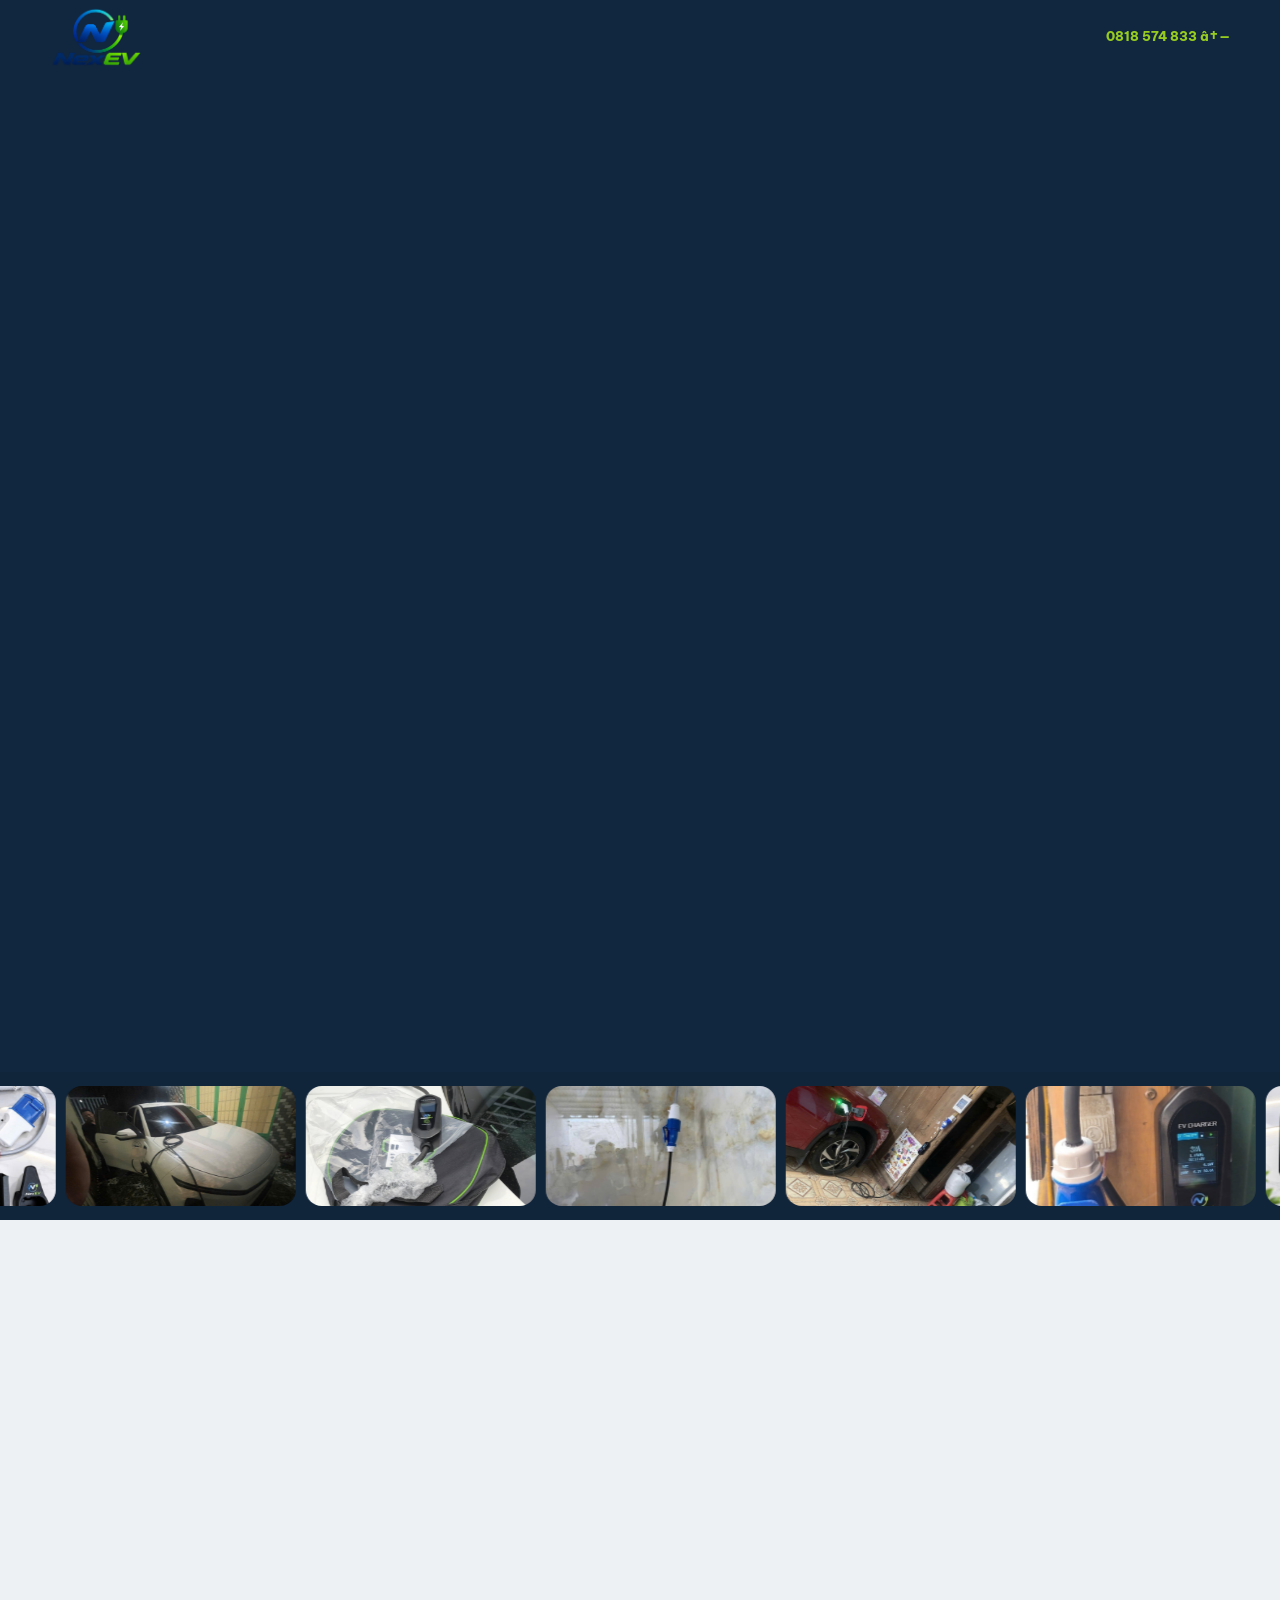
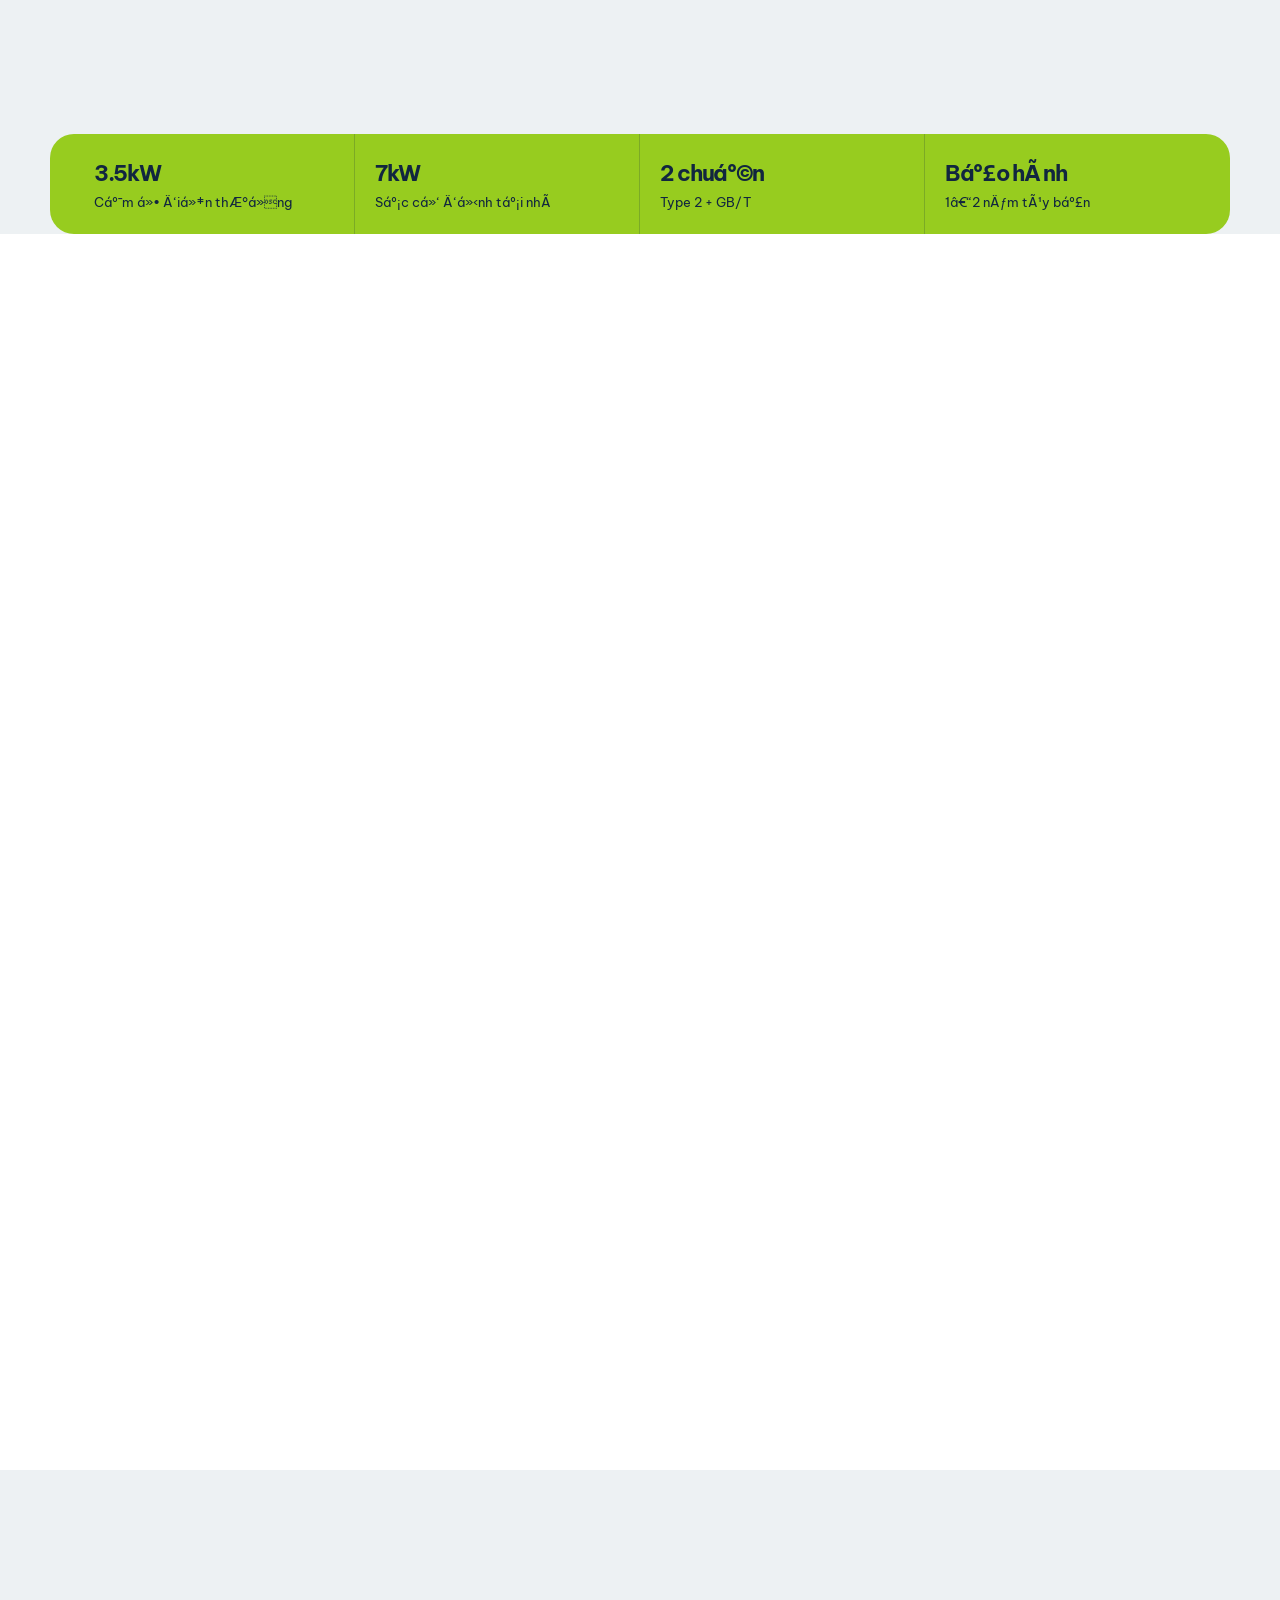
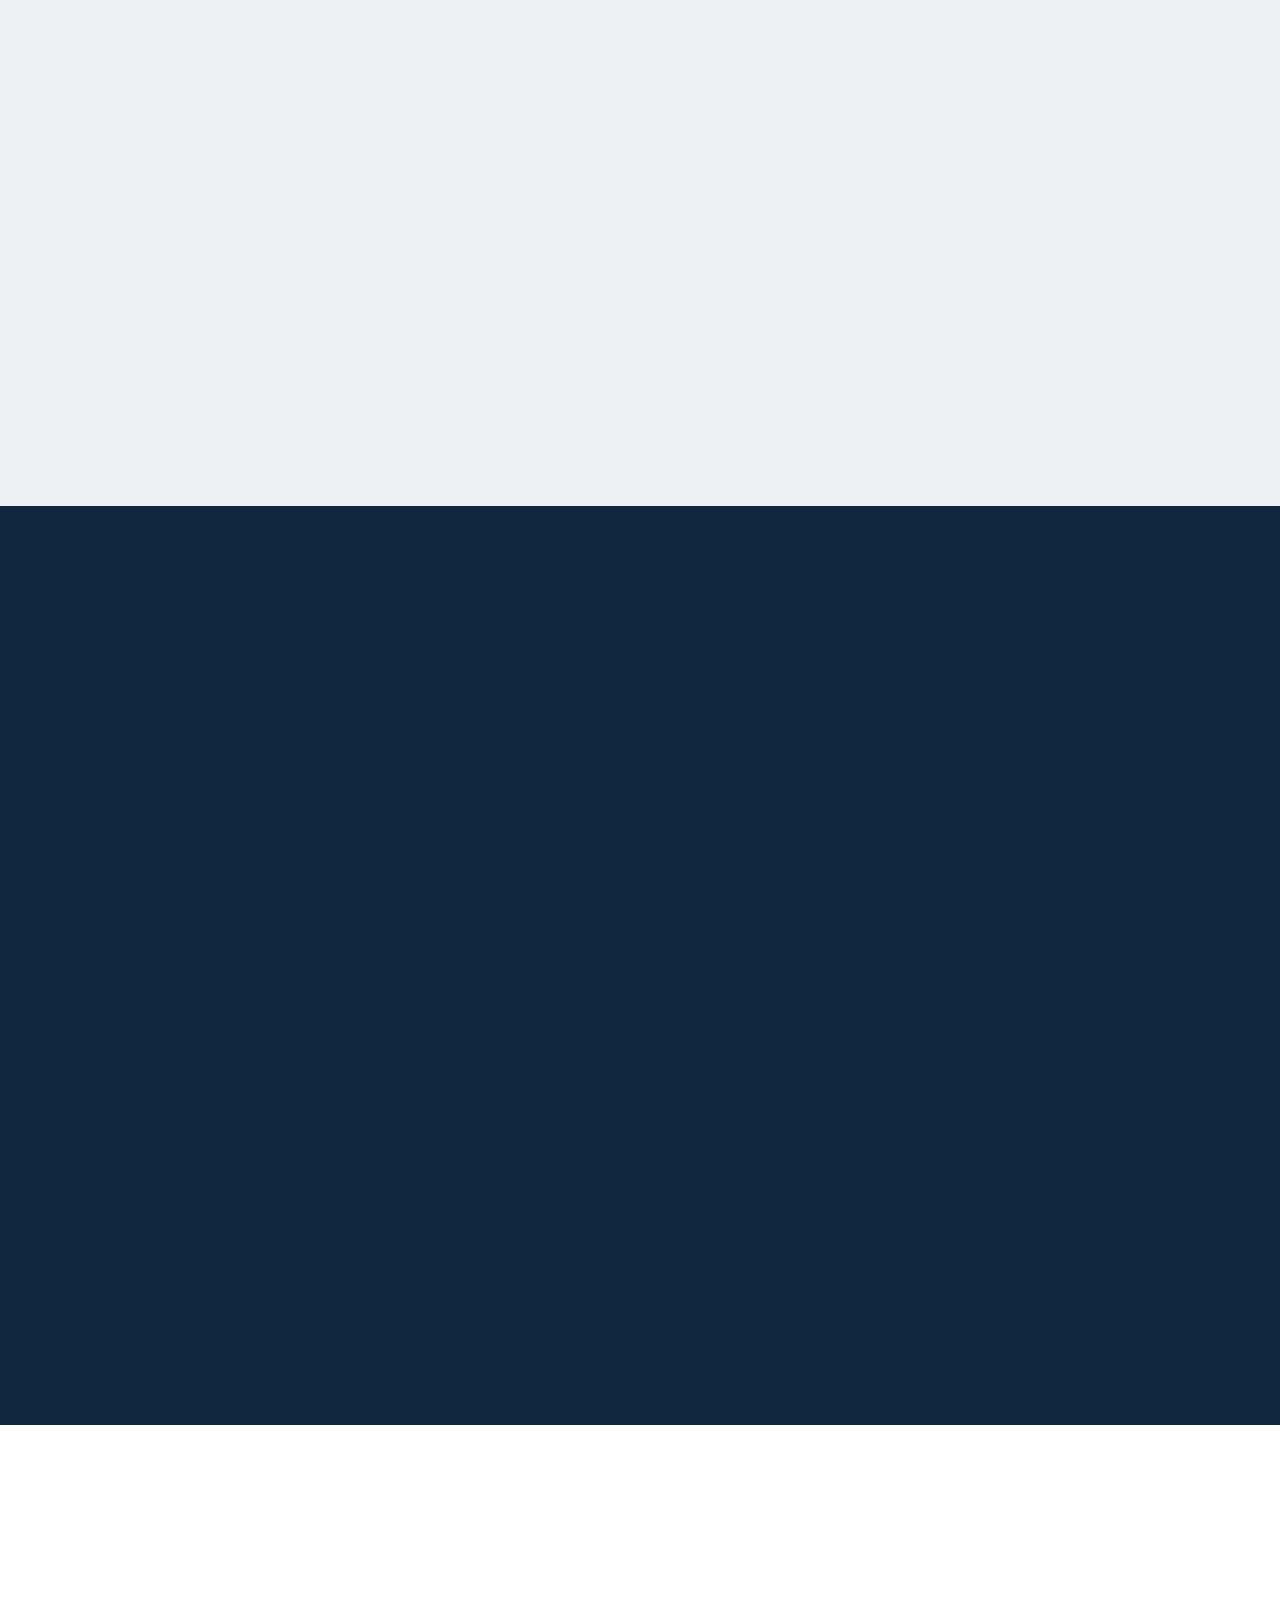
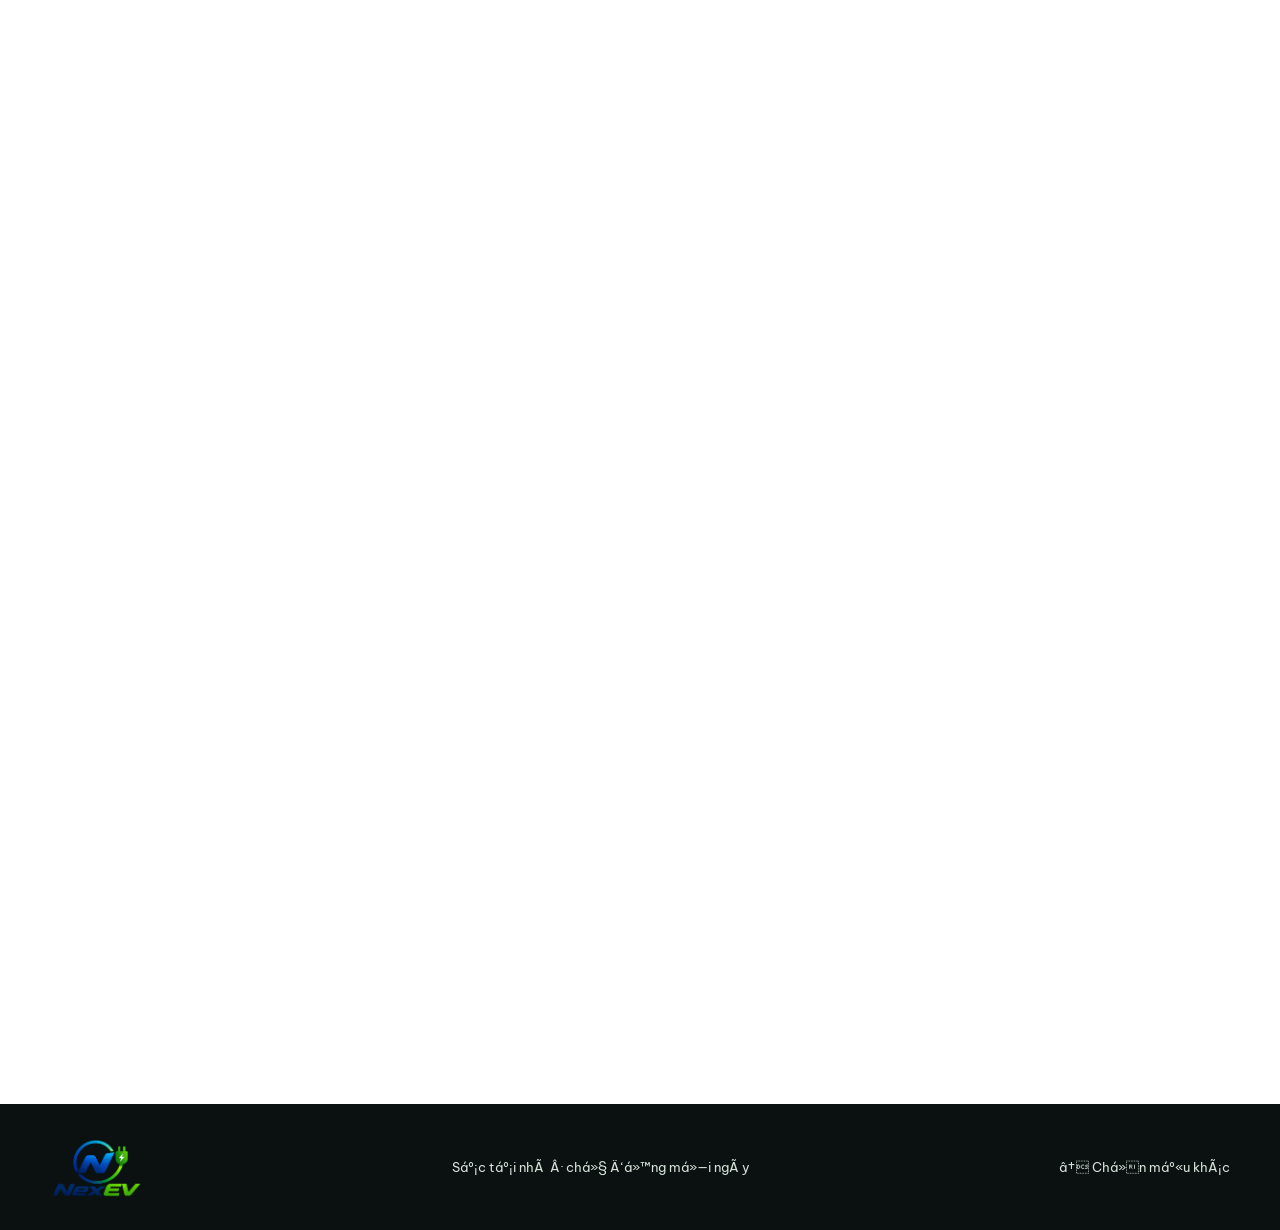
==== commit b39a1929: "fix: form reads real server response (cors), honest status on reject" ====
--- a/index.html
+++ b/index.html
@@ -237,7 +237,7 @@
     </section>
   </main>
   <footer class="footer"><div class="shell footer-inner"><img src="assets/logo-nexev.png" alt="NexEV"><span>Sáº¡c táº¡i nhÃ  Â· chá»§ Ä‘á»™ng má»—i ngÃ y</span><a href="mau.html">â† Chá»n máº«u khÃ¡c</a></div></footer>
-  <script src="mau.js?v=20261028-lang"></script>
+  <script src="mau.js?v=20261028-formfix"></script>
 <script>
 (function(){
   "use strict";
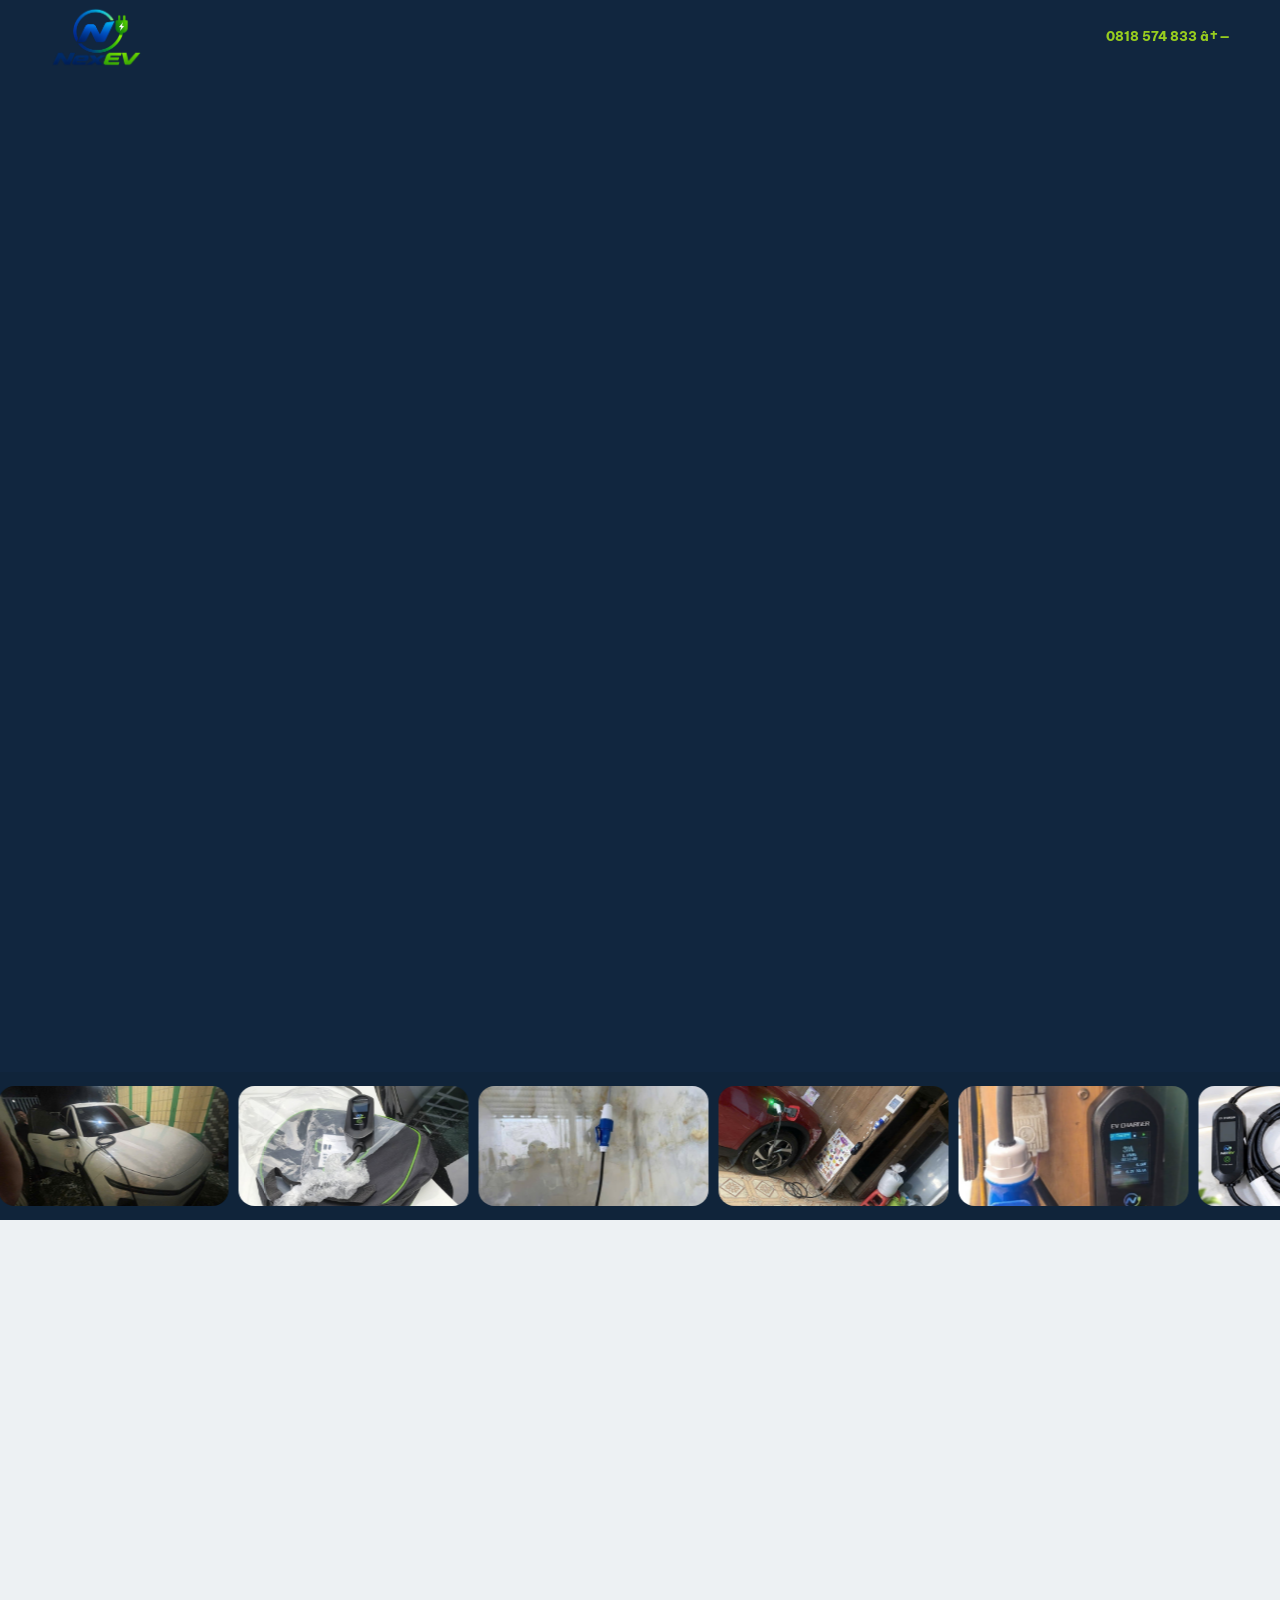
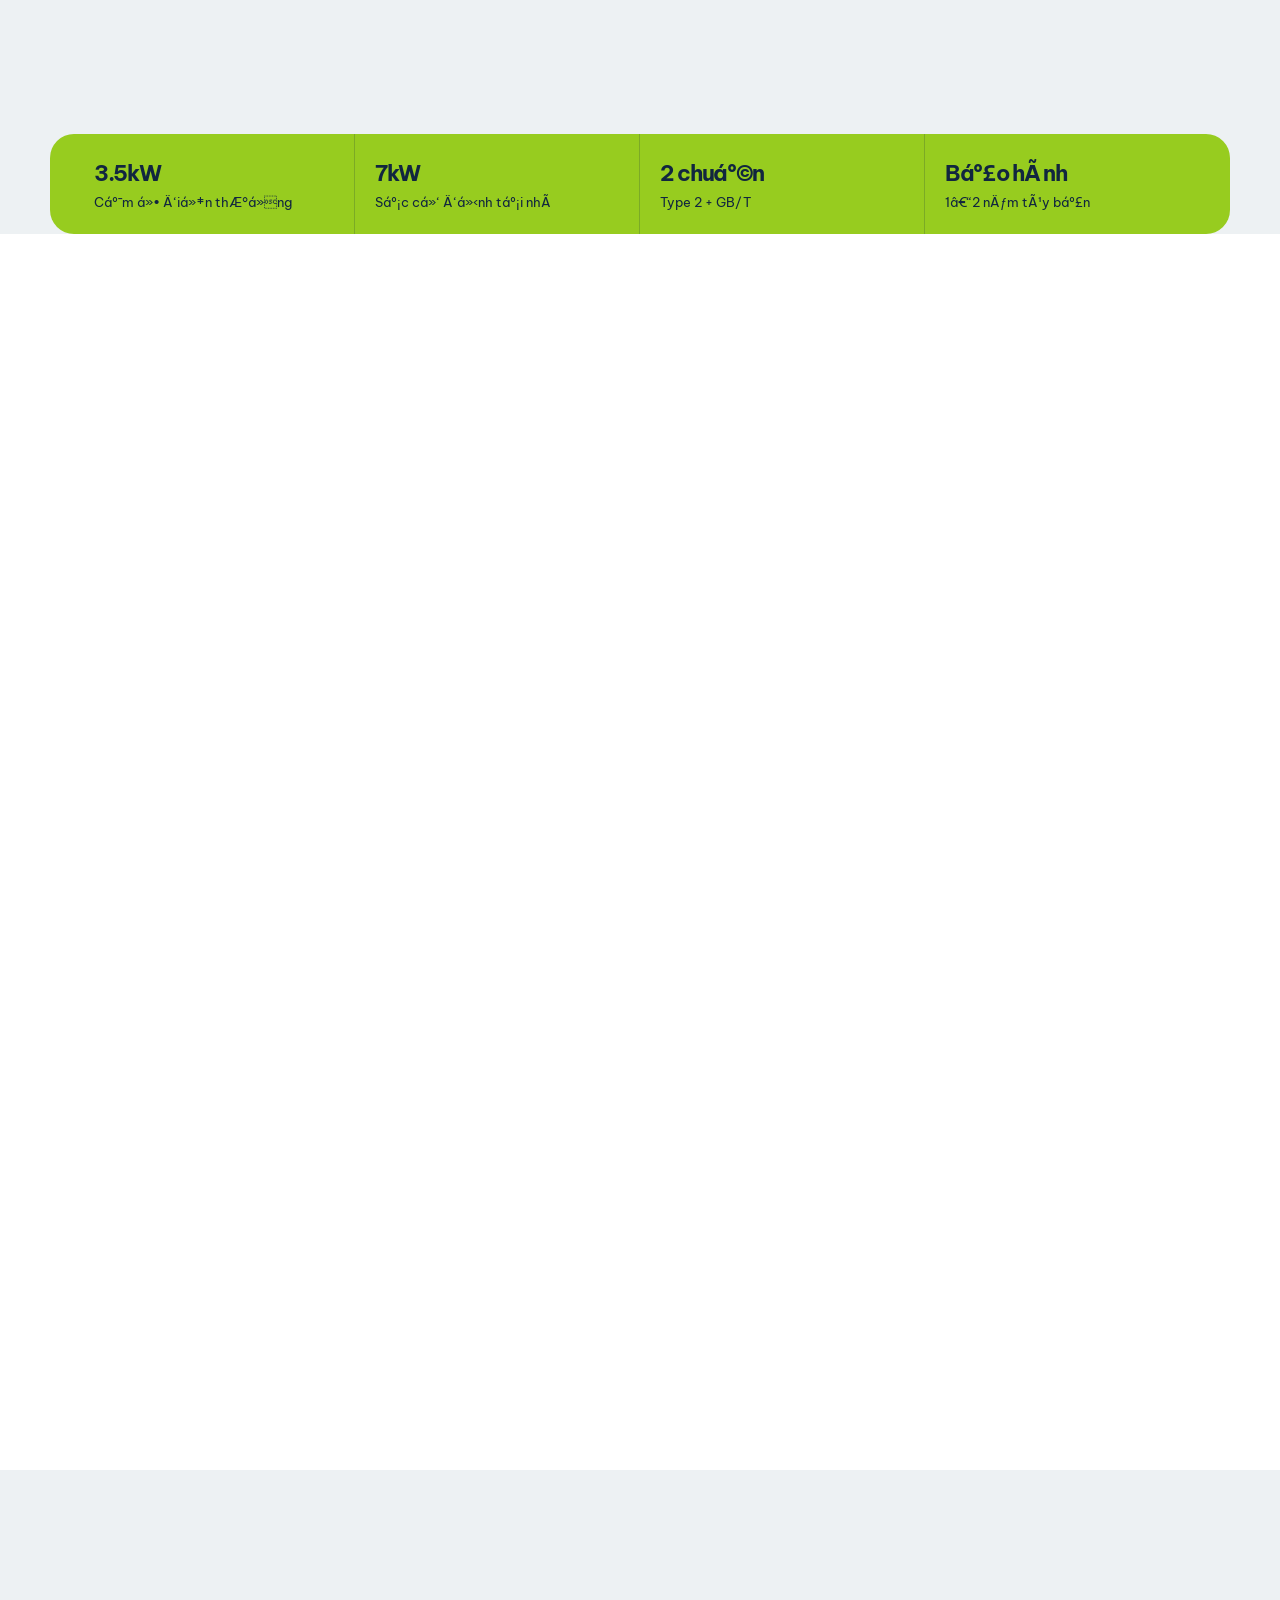
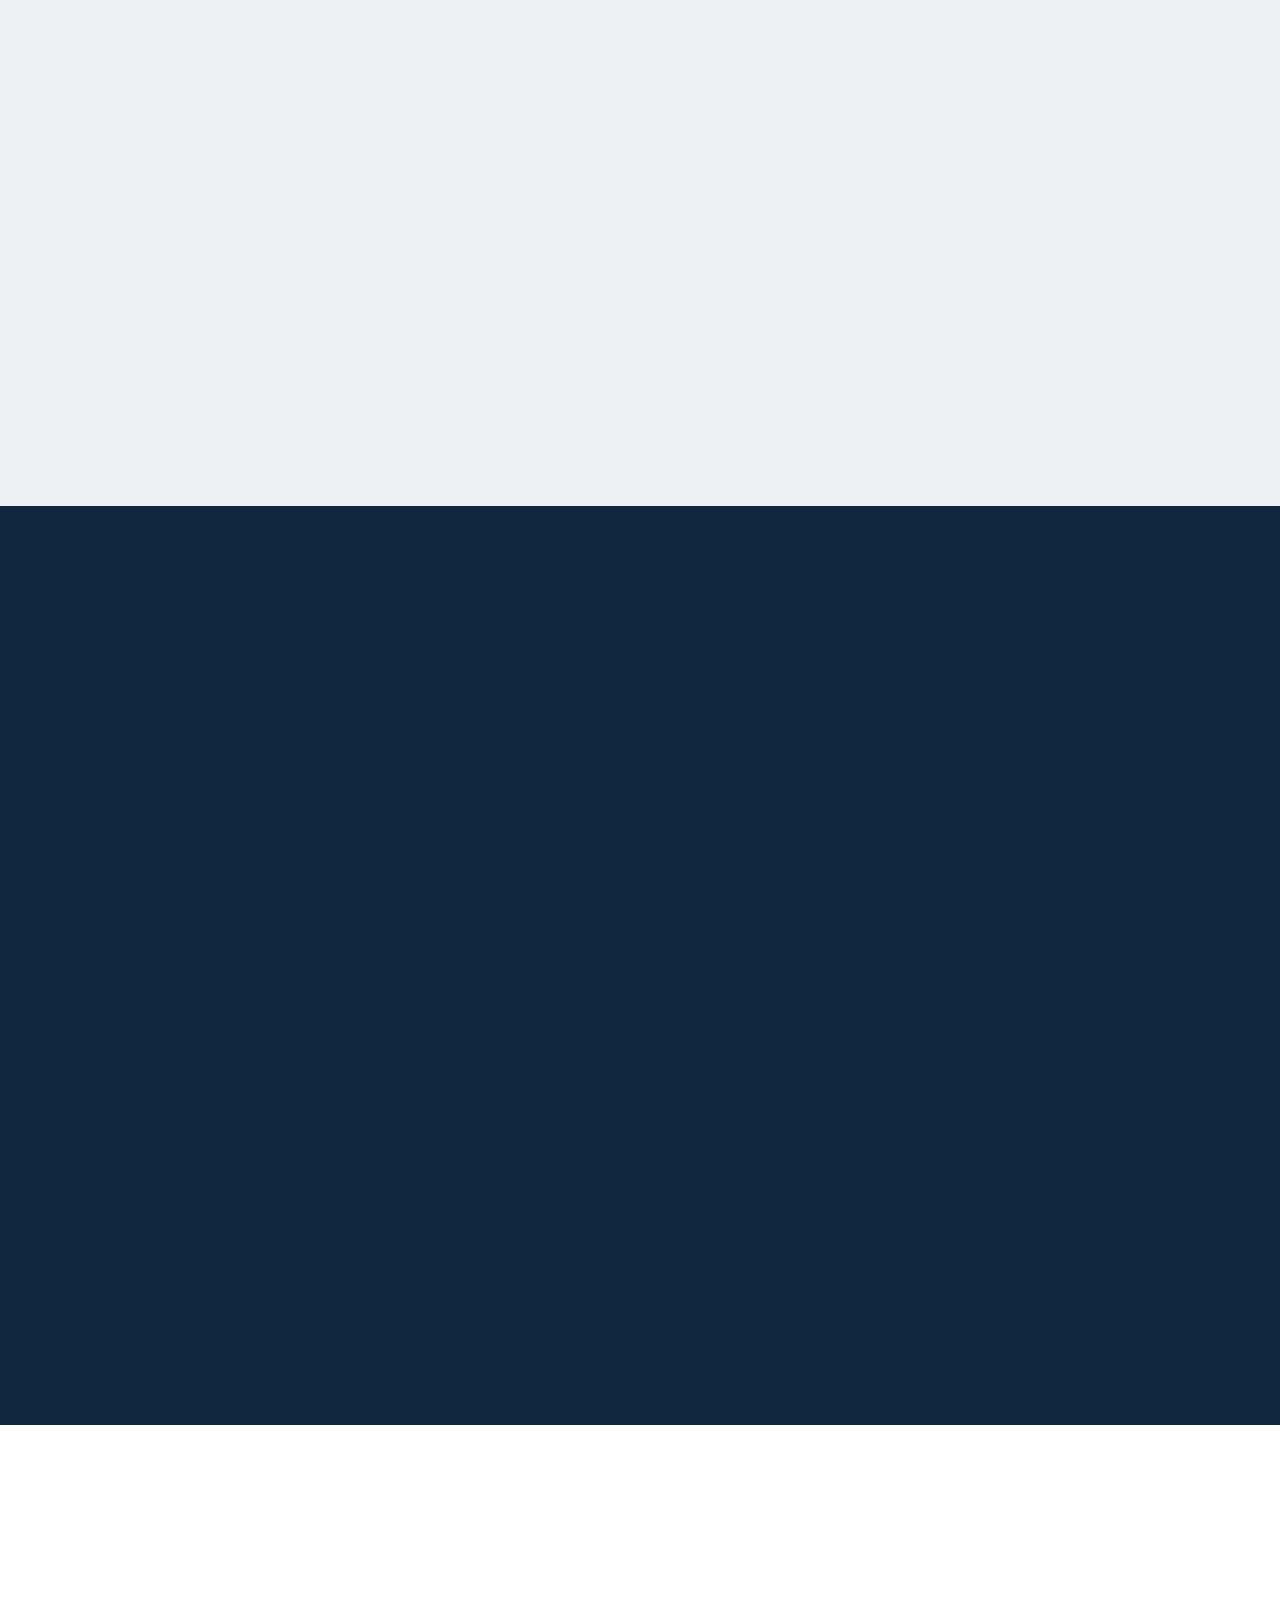
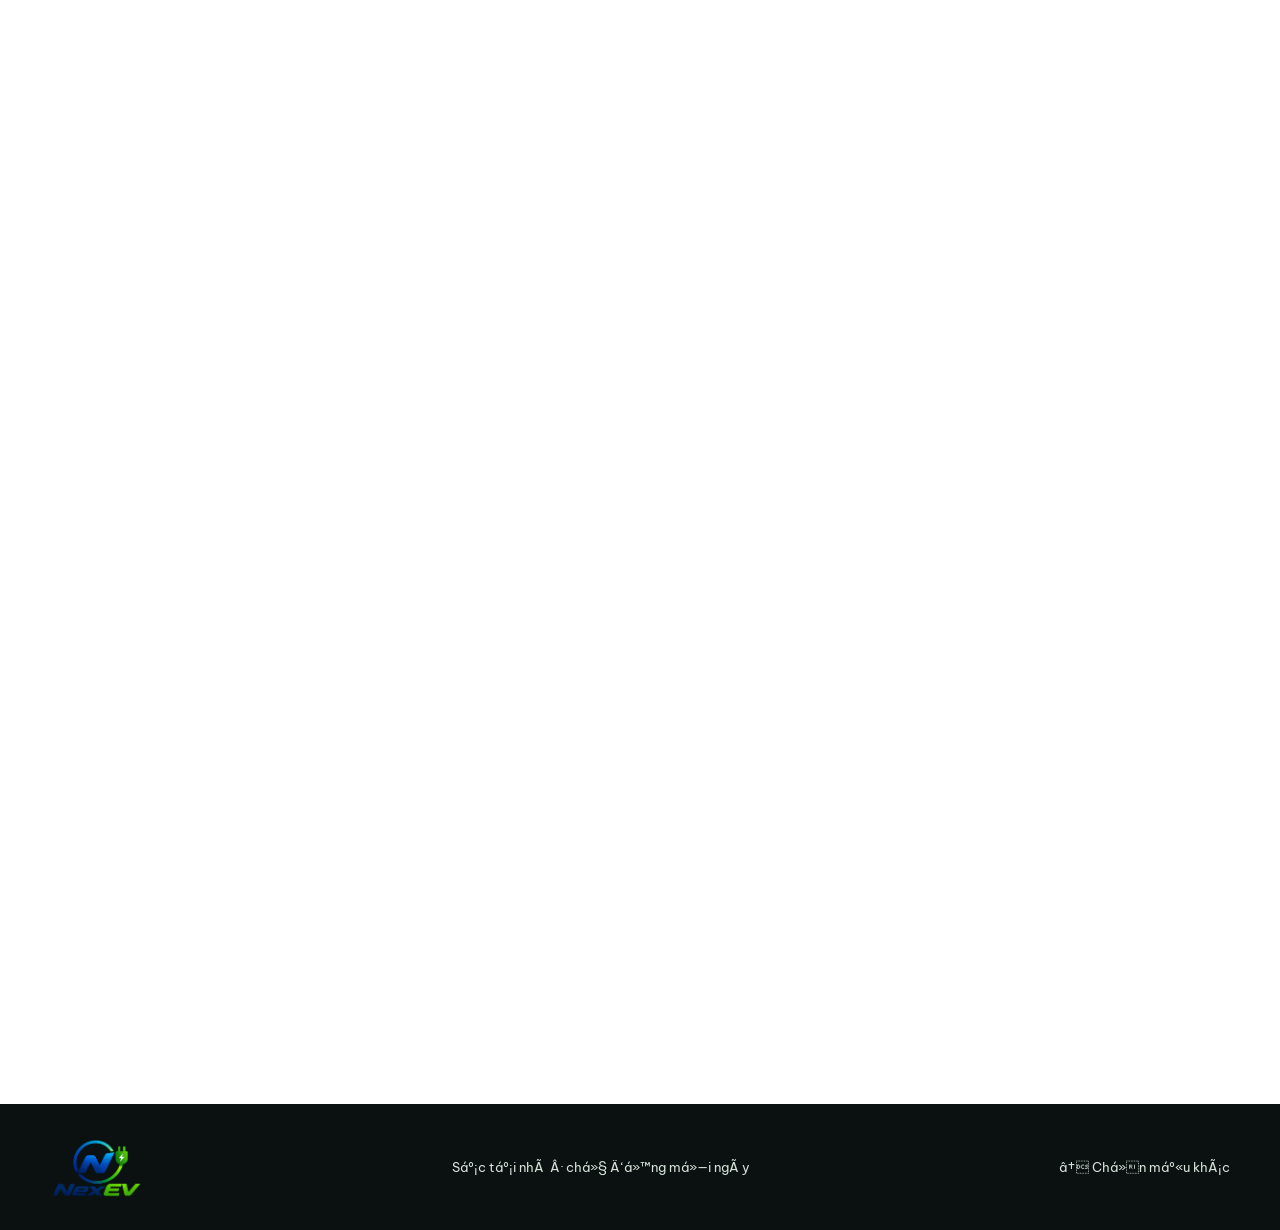
==== commit bec98239: "feat: order intake via own tunnel (order.ovoice.app) + zalo notify, apps script fallback" ====
--- a/index.html
+++ b/index.html
@@ -237,7 +237,7 @@
     </section>
   </main>
   <footer class="footer"><div class="shell footer-inner"><img src="assets/logo-nexev.png" alt="NexEV"><span>Sáº¡c táº¡i nhÃ  Â· chá»§ Ä‘á»™ng má»—i ngÃ y</span><a href="mau.html">â† Chá»n máº«u khÃ¡c</a></div></footer>
-  <script src="mau.js?v=20261028-formfix"></script>
+  <script src="mau.js?v=20261028-intake"></script>
 <script>
 (function(){
   "use strict";
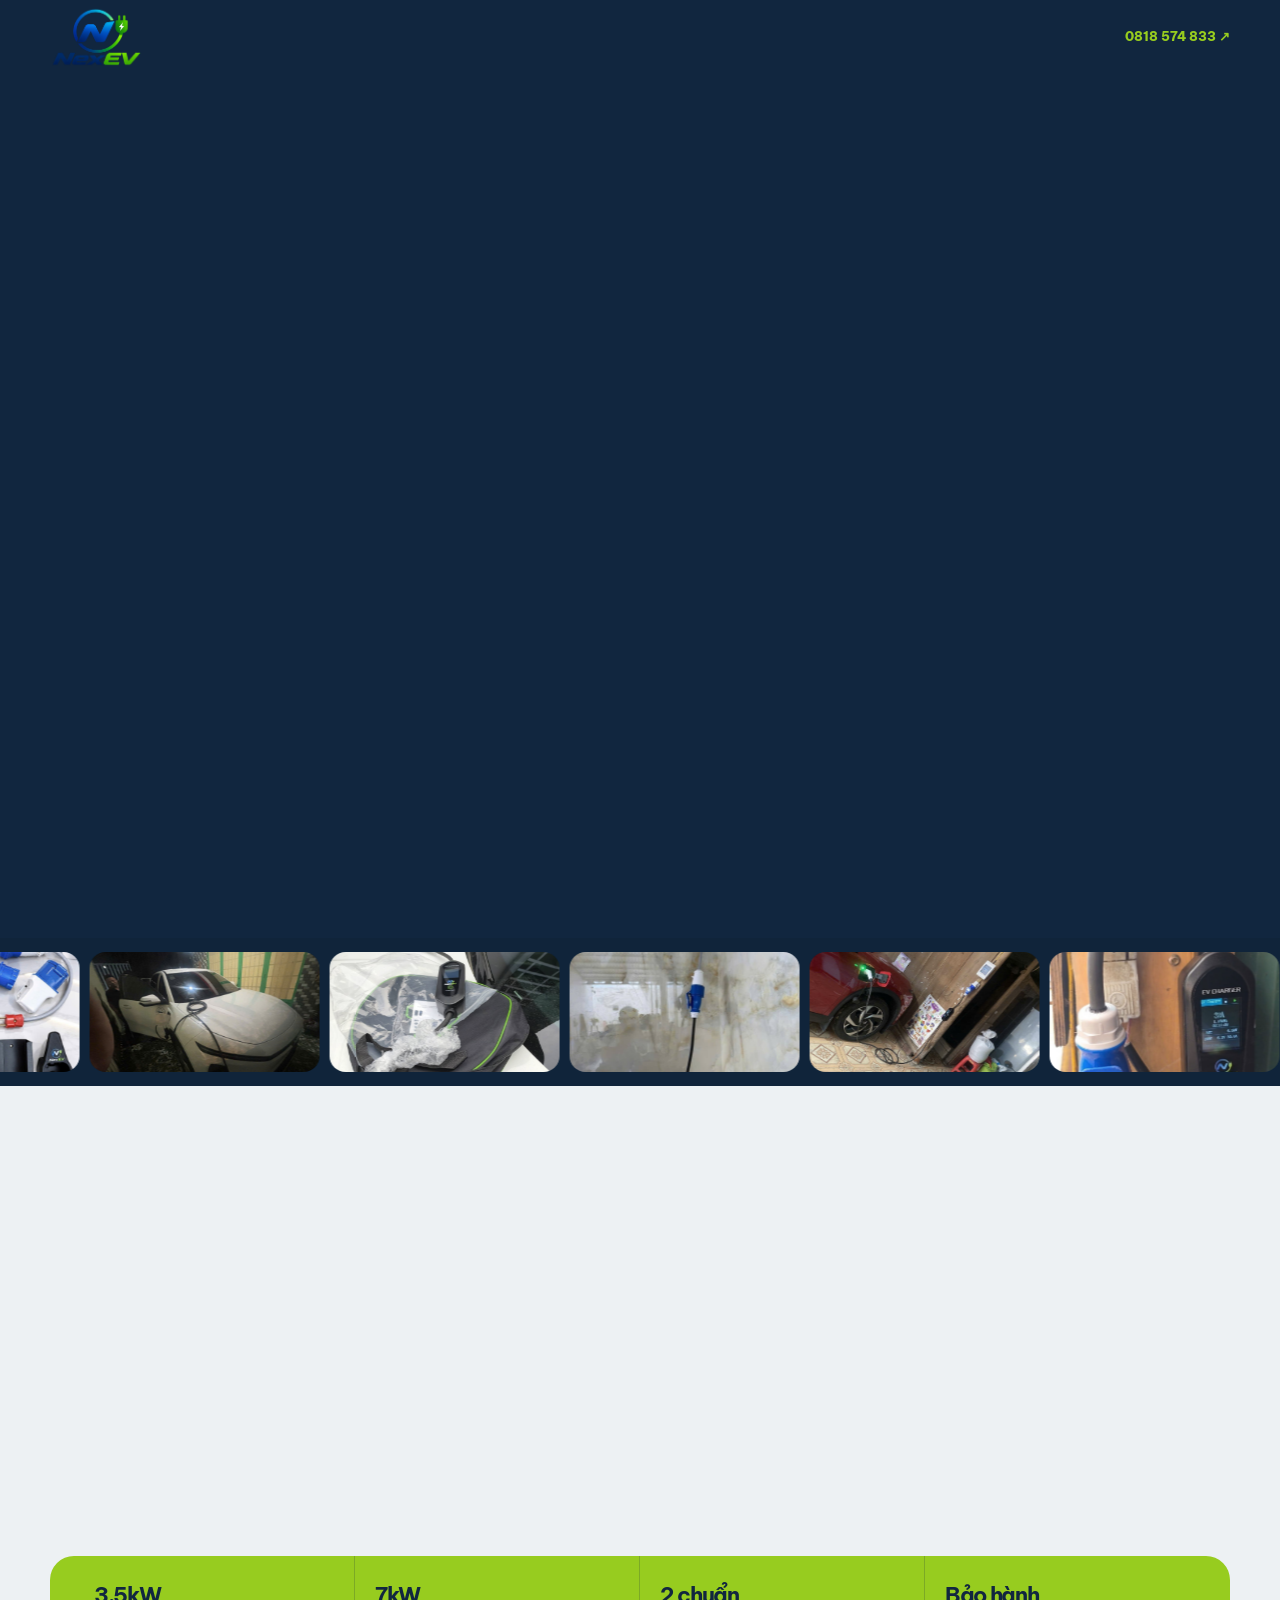
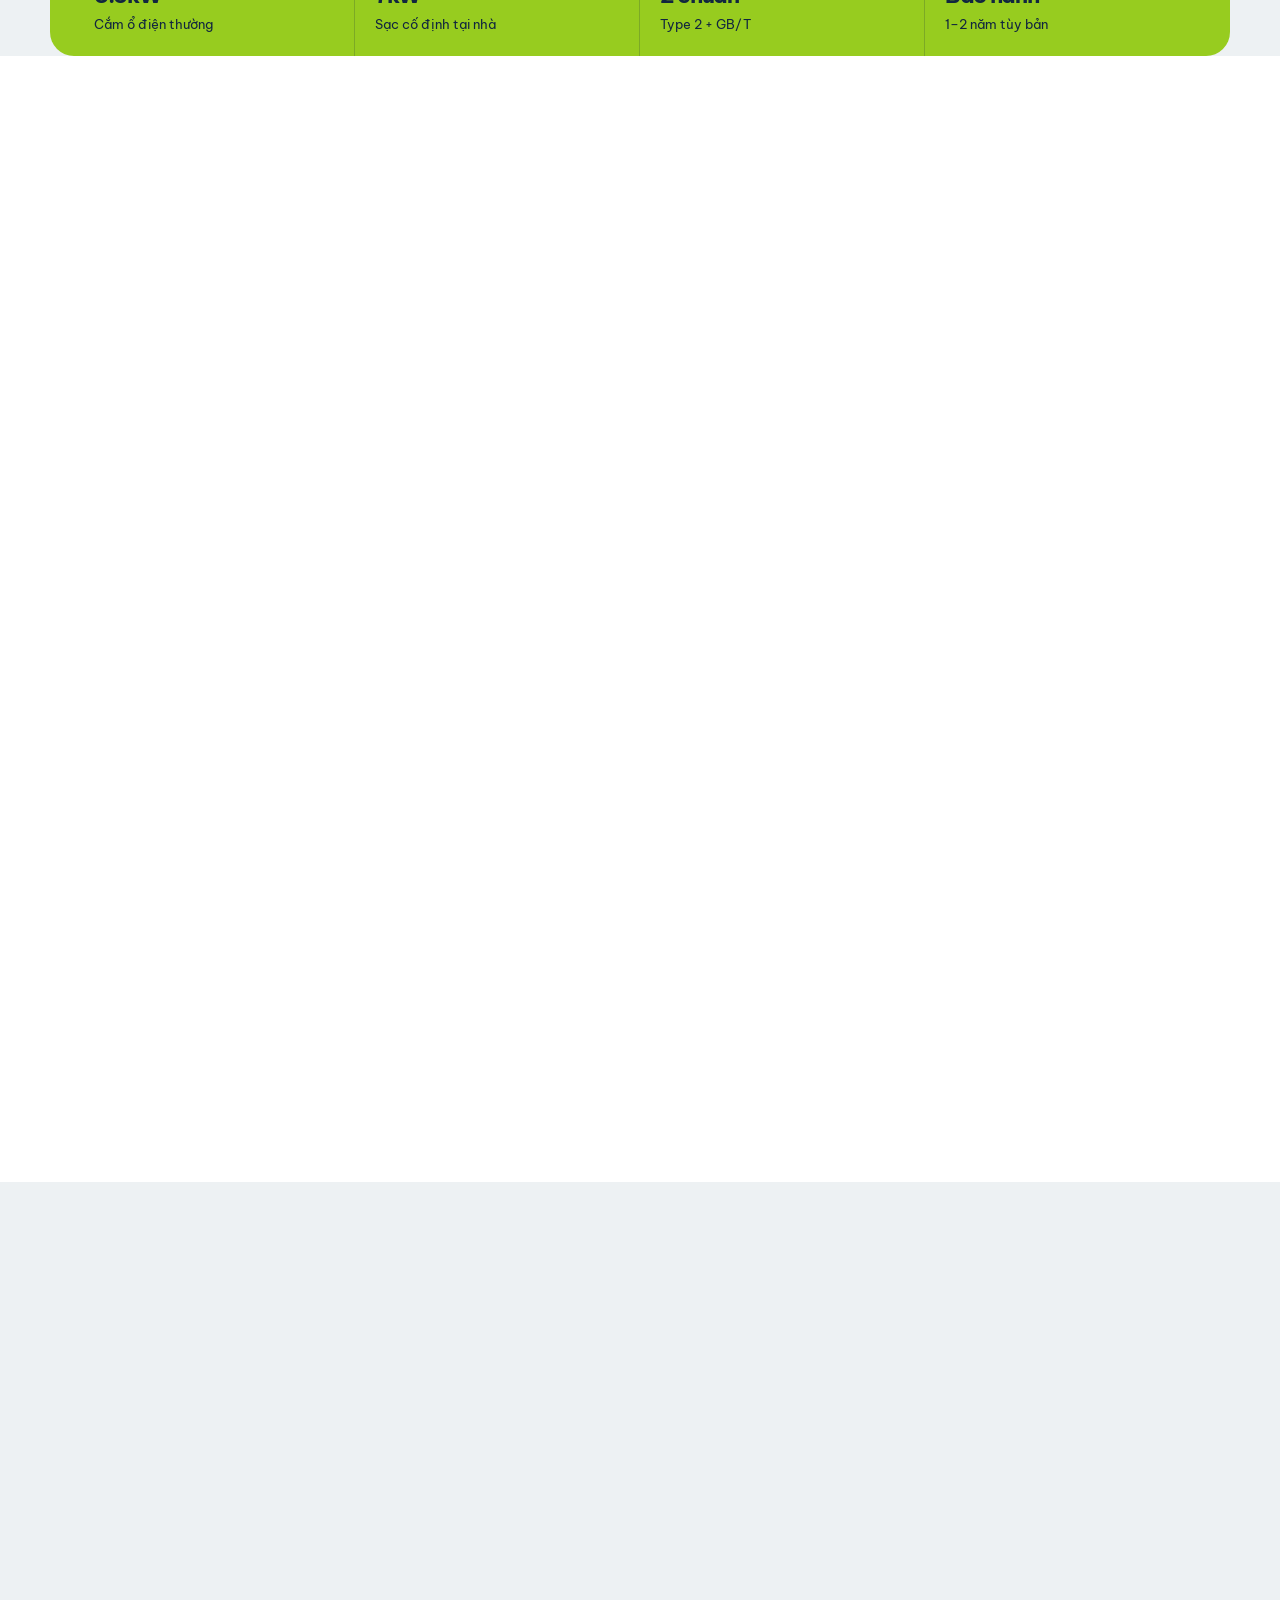
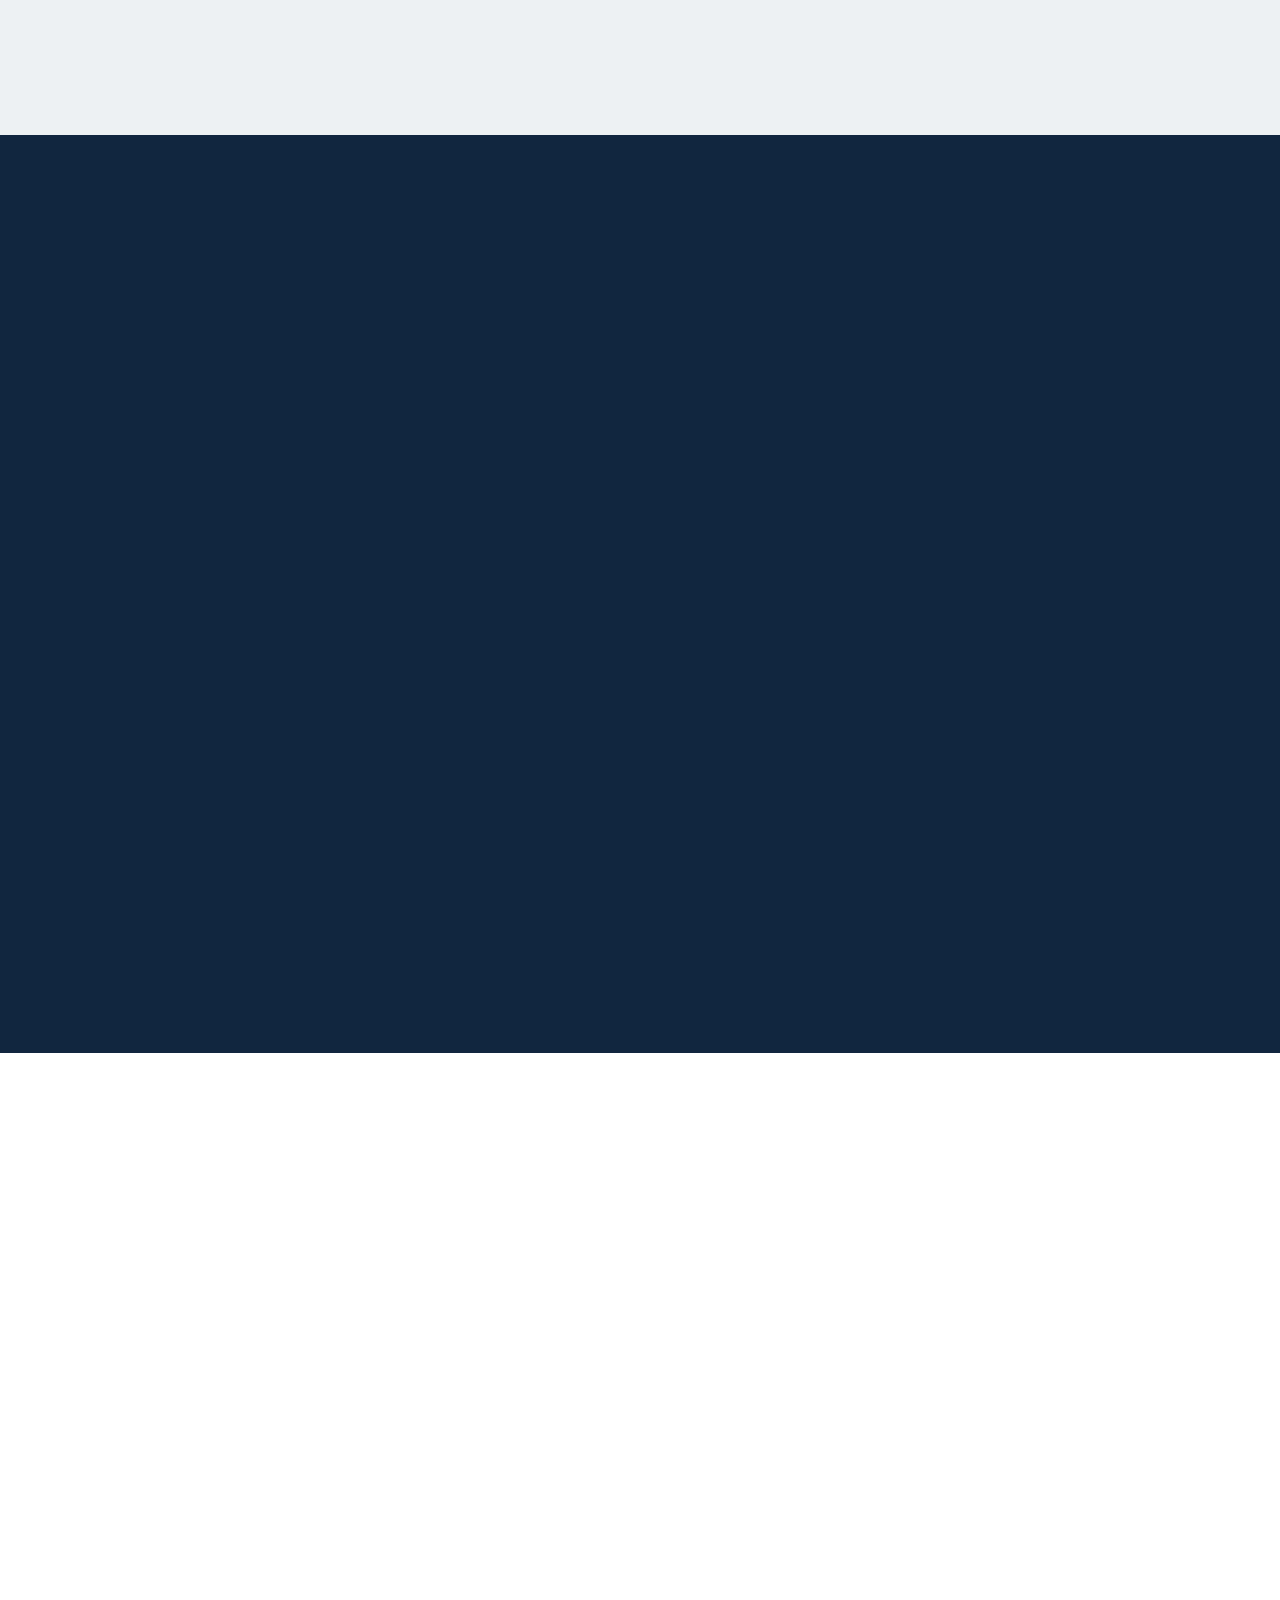
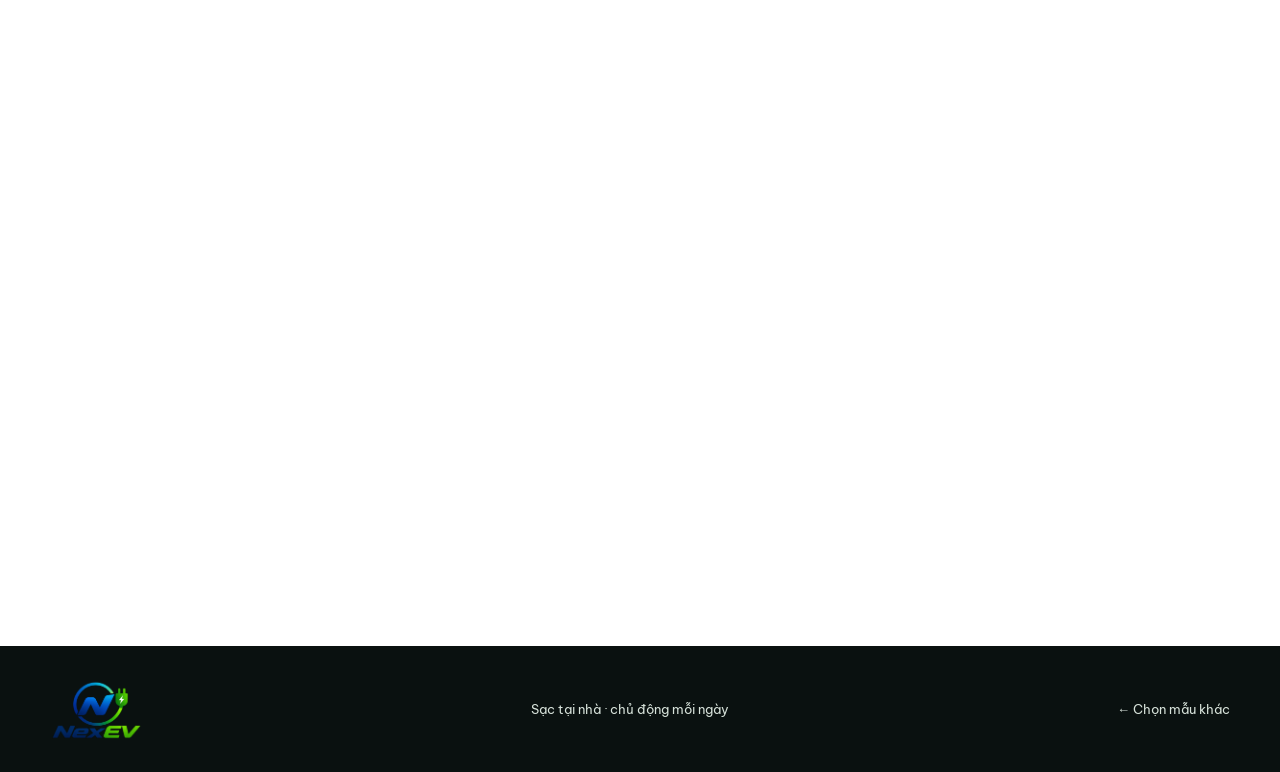
==== commit 0f54f419: "fix: restore proper utf-8 vietnamese text (files were double-encoded since 361585e), keep blue2+inta" ====
--- a/index.html
+++ b/index.html
@@ -1,64 +1,64 @@
-﻿<!doctype html>
+<!doctype html>
 <html lang="vi">
 <head>
   <meta charset="utf-8">
   <meta name="viewport" content="width=device-width,initial-scale=1">
-  <meta name="description" content="Trá»¥ sáº¡c cÃ¡ nhÃ¢n AC 7kW NexEV">
-  <title>NexEV / Trá»¥ sáº¡c cÃ¡ nhÃ¢n AC 7kW</title>
+  <meta name="description" content="Trụ sạc cá nhân AC 7kW NexEV">
+  <title>NexEV / Trụ sạc cá nhân AC 7kW</title>
   <link rel="stylesheet" href="mau.css?v=20261028-blue2">
 </head>
 <body class="v3 simple-page">
   <header class="site-header">
     <div class="shell nav">
       <a class="brand" href="mau.html"><img src="assets/logo-nexev.png" alt="NexEV"></a>
-      <a class="nav-cta" href="tel:0818574833">0818 574 833 â†—</a>
+      <a class="nav-cta" href="tel:0818574833">0818 574 833 ↗</a>
     </div>
   </header>
   <main>
     <section class="simple-hero">
       <div class="shell simple-hero-grid">
         <div class="hero-copy reveal">
-          <p class="eyebrow">Trá»¥ sáº¡c cÃ¡ nhÃ¢n AC 7kW NexEV</p>
-          <h1>Mua 1 â€”<br><em>dÃ¹ng 2 kiá»ƒu sáº¡c.</em></h1>
-          <p class="lead">Sáº¡c AC chuáº©n ChÃ¢u Ã‚u táº¡i nhÃ  cho <strong>má»i dÃ²ng xe Ä‘iá»‡n</strong> VinFast, BYD, Mercedesâ€¦ Vá»«a sáº¡c <strong>di Ä‘á»™ng</strong> â€” vá»«a sáº¡c <strong>cá»‘ Ä‘á»‹nh</strong>, 2 trá»ng 1.</p>
+          <p class="eyebrow">Trụ sạc cá nhân AC 7kW NexEV</p>
+          <h1>Mua 1 —<br><em>dùng 2 kiểu sạc.</em></h1>
+          <p class="lead">Sạc AC chuẩn Châu Âu tại nhà cho <strong>mọi dòng xe điện</strong> VinFast, BYD, Mercedes… Vừa sạc <strong>di động</strong> — vừa sạc <strong>cố định</strong>, 2 trọng 1.</p>
           <ul class="hero-points">
-            <li>Náº¿u cáº¯m tháº³ng vÃ o á»• Ä‘iá»‡n thÆ°á»ng, xe nháº­n ngay <strong>3.5kW</strong> â€” mang di Ä‘á»™ng theo xe Ä‘Æ°á»£c</li>
-            <li>Äáº¥u ná»‘i thÃªm aptomat phá»¥ + dÃ¢y Ä‘iá»‡n 2Ã—6mm thÃ¬ sáº¡c lÃªn <strong>full cÃ´ng suáº¥t 7kW</strong></li>
-          </ul>
-          <p class="hero-sum">NghÄ©a lÃ  <strong>mua 1 Ä‘Æ°á»£c 2</strong> â€” dÃ¹ng Ä‘Æ°á»£c cáº£ 2 kiá»ƒu di Ä‘á»™ng vÃ  cá»‘ Ä‘á»‹nh!</p>
-          <p class="hero-note">BÃªn em <strong>ship trá»¥ sáº¡c táº­n nhÃ </strong>. Khi nháº­n hÃ ng anh Ä‘Æ°á»£c kiá»ƒm tra thoáº£i mÃ¡i chÃ­nh hÃ£ng, test sáº¡c vÃ o xe thoáº£i mÃ¡i luÃ´n áº¡.</p>
+            <li>Nếu cắm thẳng vào ổ điện thường, xe nhận ngay <strong>3.5kW</strong> — mang di động theo xe được</li>
+            <li>Đấu nối thêm aptomat phụ + dây điện 2×6mm thì sạc lên <strong>full công suất 7kW</strong></li>
+          </ul>
+          <p class="hero-sum">Nghĩa là <strong>mua 1 được 2</strong> — dùng được cả 2 kiểu di động và cố định!</p>
+          <p class="hero-note">Bên em <strong>ship trụ sạc tận nhà</strong>. Khi nhận hàng anh được kiểm tra thoải mái chính hãng, test sạc vào xe thoải mái luôn ạ.</p>
           <div class="hero-actions">
-            <a class="button button-lime" href="#order">Nháº­n bÃ¡o giÃ¡ â†—</a>
+            <a class="button button-lime" href="#order">Nhận báo giá ↗</a>
             <div class="hero-call-group">
-            <a class="simple-call" href="tel:0818574833">Gá»i tÆ° váº¥n</a>
-            <a class="simple-call is-zalo" href="https://zalo.me/0818574833" target="_blank" rel="noopener">Chat Zalo â†—</a>
-          </div>
-          </div>
-          <div class="hero-price"><strong>Tá»« 3.900.000Ä‘</strong><span>Freeship toÃ n quá»‘c</span></div>
-        </div>
-                <div class="hero-media reveal simple-carousel" data-carousel aria-label="áº¢nh sáº£n pháº©m NexEV">
+            <a class="simple-call" href="tel:0818574833">Gọi tư vấn</a>
+            <a class="simple-call is-zalo" href="https://zalo.me/0818574833" target="_blank" rel="noopener">Chat Zalo ↗</a>
+          </div>
+          </div>
+          <div class="hero-price"><strong>Từ 3.900.000đ</strong><span>Freeship toàn quốc</span></div>
+        </div>
+                <div class="hero-media reveal simple-carousel" data-carousel aria-label="Ảnh sản phẩm NexEV">
           <div class="carousel-stage">
-            <img class="carousel-slide is-active" src="assets/product-main.jpg" alt="Bá»™ sáº¡c NexEV AC 7kW" data-label="Bá»™ sáº£n pháº©m">
-            <img class="carousel-slide" src="assets/charger-display.jpg" alt="MÃ n hÃ¬nh bá»™ sáº¡c NexEV" data-label="MÃ n hÃ¬nh 32A">
-            <img class="carousel-slide" src="assets/portable-setup.jpg" alt="Bá»™ sáº¡c NexEV dÃ¹ng di Ä‘á»™ng" data-label="Sáº¡c di Ä‘á»™ng">
-            <img class="carousel-slide" src="assets/wall-install.jpg" alt="Bá»™ sáº¡c NexEV láº¯p cá»‘ Ä‘á»‹nh" data-label="Láº¯p cá»‘ Ä‘á»‹nh">
-            <img class="carousel-slide" src="assets/car-red-charging.jpg" alt="Xe Ä‘iá»‡n Ä‘ang sáº¡c báº±ng NexEV" data-label="Xe Ä‘iá»‡n Ä‘ang sáº¡c">
+            <img class="carousel-slide is-active" src="assets/product-main.jpg" alt="Bộ sạc NexEV AC 7kW" data-label="Bộ sản phẩm">
+            <img class="carousel-slide" src="assets/charger-display.jpg" alt="Màn hình bộ sạc NexEV" data-label="Màn hình 32A">
+            <img class="carousel-slide" src="assets/portable-setup.jpg" alt="Bộ sạc NexEV dùng di động" data-label="Sạc di động">
+            <img class="carousel-slide" src="assets/wall-install.jpg" alt="Bộ sạc NexEV lắp cố định" data-label="Lắp cố định">
+            <img class="carousel-slide" src="assets/car-red-charging.jpg" alt="Xe điện đang sạc bằng NexEV" data-label="Xe điện đang sạc">
           </div>
           <span class="simple-badge">AC 7kW</span>
-          <div class="carousel-meta"><b>01 / 05</b><span>Bá»™ sáº£n pháº©m</span></div><div class="carousel-dots" aria-label="Chá»n áº£nh"></div>
-        </div>
-      </div>
-    </section>
-
-    <section id="gallery" class="simple-marquee" data-marquee aria-label="áº¢nh thá»±c táº¿ NexEV">
+          <div class="carousel-meta"><b>01 / 05</b><span>Bộ sản phẩm</span></div><div class="carousel-dots" aria-label="Chọn ảnh"></div>
+        </div>
+      </div>
+    </section>
+
+    <section id="gallery" class="simple-marquee" data-marquee aria-label="Ảnh thực tế NexEV">
       <div class="marquee-track">
         <div class="marquee-set">
-          <img src="assets/product-main.jpg" alt="Bá»™ sáº£n pháº©m NexEV">
-          <img src="assets/car-charging.jpg" alt="Xe Ä‘iá»‡n sáº¡c táº¡i nhÃ " data-label="Sáº¡c táº¡i nhÃ ">
-          <img src="assets/portable-setup.jpg" alt="Sáº¡c NexEV di Ä‘á»™ng">
-          <img src="assets/wall-install.jpg" alt="Sáº¡c NexEV cá»‘ Ä‘á»‹nh">
-          <img src="assets/car-red-charging.jpg" alt="Xe Ä‘iá»‡n mÃ u Ä‘á» Ä‘ang sáº¡c">
-          <img src="assets/connector-install.jpg" alt="Äáº§u cáº¯m NexEV">
+          <img src="assets/product-main.jpg" alt="Bộ sản phẩm NexEV">
+          <img src="assets/car-charging.jpg" alt="Xe điện sạc tại nhà" data-label="Sạc tại nhà">
+          <img src="assets/portable-setup.jpg" alt="Sạc NexEV di động">
+          <img src="assets/wall-install.jpg" alt="Sạc NexEV cố định">
+          <img src="assets/car-red-charging.jpg" alt="Xe điện màu đỏ đang sạc">
+          <img src="assets/connector-install.jpg" alt="Đầu cắm NexEV">
         </div>
         <div class="marquee-set" aria-hidden="true">
           <img src="assets/product-main.jpg" alt="">
@@ -74,16 +74,16 @@
         <section class="simple-why" id="why">
       <div class="shell simple-section-grid">
         <div class="reveal">
-          <p class="eyebrow" style="color:var(--lime)">Sáº¡c AC chuáº©n ChÃ¢u Ã‚u táº¡i nhÃ </p>
-          <h2>Cho má»i dÃ²ng<br><em>xe Ä‘iá»‡n.</em></h2>
-          <p class="simple-copy">Sáº¡c AC chuáº©n ChÃ¢u Ã‚u táº¡i nhÃ  cho xe má»i dÃ²ng xe Ä‘iá»‡n Vinfast, BYD, Mercedesâ€¦</p>
+          <p class="eyebrow" style="color:var(--lime)">Sạc AC chuẩn Châu Âu tại nhà</p>
+          <h2>Cho mọi dòng<br><em>xe điện.</em></h2>
+          <p class="simple-copy">Sạc AC chuẩn Châu Âu tại nhà cho xe mọi dòng xe điện Vinfast, BYD, Mercedes…</p>
         </div>
         <div class="reveal">
           <ul class="why-list">
-            <li><strong>KhÃ´ng liÃªn quan Ä‘áº¿n Vin</strong>, khÃ´ng bá»‹ tÃ­nh phÃ­ trÃªn app, Vin khÃ´ng quáº£n lÃ½</li>
-            <li><strong>KHÃ”NG Bá»Š TRá»ª Sá» Láº¦N Sáº C MIá»„N PHÃ</strong></li>
-            <li>Sáº¡c bao nhiÃªu tá»± tráº£ tiá»n Ä‘iá»‡n báº¥y nhiÃªu, láº¯p lÃ  dÃ¹ng Ä‘Æ°á»£c ngay <em>(cá»±c ká»³ cÃ³ lá»£i náº¿u cÃ³ Ä‘iá»‡n 3 pha ráº» hoáº·c Ä‘iá»‡n máº·t trá»i)</em></li>
-            <li>Sáº¡c táº¡i nhÃ  chá»§ Ä‘á»™ng, an toÃ n, phÃ²ng khi Vin tÄƒng giÃ¡ ngoÃ i tráº¡m lá»›n lÃªn 5â€“7.000Ä‘/sá»‘ Ä‘iá»‡n</li>
+            <li><strong>Không liên quan đến Vin</strong>, không bị tính phí trên app, Vin không quản lý</li>
+            <li><strong>KHÔNG BỊ TRỪ SỐ LẦN SẠC MIỄN PHÍ</strong></li>
+            <li>Sạc bao nhiêu tự trả tiền điện bấy nhiêu, lắp là dùng được ngay <em>(cực kỳ có lợi nếu có điện 3 pha rẻ hoặc điện mặt trời)</em></li>
+            <li>Sạc tại nhà chủ động, an toàn, phòng khi Vin tăng giá ngoài trạm lớn lên 5–7.000đ/số điện</li>
           </ul>
         </div>
       </div>
@@ -91,44 +91,44 @@
 
 <section class="simple-stats">
       <div class="shell simple-stats-grid">
-        <div><b>3.5kW</b><span>Cáº¯m á»• Ä‘iá»‡n thÆ°á»ng</span></div>
-        <div><b>7kW</b><span>Sáº¡c cá»‘ Ä‘á»‹nh táº¡i nhÃ </span></div>
-        <div><b>2 chuáº©n</b><span>Type 2 + GB/T</span></div>
-        <div><b>Báº£o hÃ nh</b><span>1â€“2 nÄƒm tÃ¹y báº£n</span></div>
+        <div><b>3.5kW</b><span>Cắm ổ điện thường</span></div>
+        <div><b>7kW</b><span>Sạc cố định tại nhà</span></div>
+        <div><b>2 chuẩn</b><span>Type 2 + GB/T</span></div>
+        <div><b>Bảo hành</b><span>1–2 năm tùy bản</span></div>
       </div>
     </section>
 
         <section class="simple-compat" id="compat">
       <div class="shell simple-section-grid">
         <div class="reveal">
-          <p class="eyebrow" style="color:var(--blue)">Sáº¡c Ä‘Æ°á»£c háº§u háº¿t xe Ä‘iá»‡n</p>
-          <h2>TÆ°Æ¡ng thÃ­ch rá»™ng.<br><em>Sáº¡c Ä‘Æ°á»£c Ä‘a sá»‘ xe Ä‘iá»‡n.</em></h2>
-          <p class="simple-copy">Má»™t bá»™ NexEV há»— trá»£ cáº£ hai chuáº©n cá»•ng phá»• biáº¿n nháº¥t táº¡i Viá»‡t Nam: <strong>Type 2 (7kW)</strong> vÃ  <strong>GB/T (3.3kW)</strong>. Báº¡n khÃ´ng cáº§n mua thÃªm adapter rá»i.</p>
+          <p class="eyebrow" style="color:var(--blue)">Sạc được hầu hết xe điện</p>
+          <h2>Tương thích rộng.<br><em>Sạc được đa số xe điện.</em></h2>
+          <p class="simple-copy">Một bộ NexEV hỗ trợ cả hai chuẩn cổng phổ biến nhất tại Việt Nam: <strong>Type 2 (7kW)</strong> và <strong>GB/T (3.3kW)</strong>. Bạn không cần mua thêm adapter rời.</p>
           <ul class="simple-compat-list">
-            <li><strong>VinFast</strong> â€” VF 3, VF 5, VF 6, VF 7, VF 8, VF 9, Minio Green</li>
-            <li><strong>BYD</strong> â€” Dolphin, Atto 3, Seal</li>
-            <li><strong>Wuling</strong> â€” Mini EV</li>
-            <li><strong>Omoda / MG</strong> â€” Omoda E5, MG4, MG ZS EV</li>
-            <li><strong>Hyundai Â· Kia</strong> â€” Ioniq, EV6, vÃ  dÃ²ng hybrid plug-in</li>
-            <li><strong>CÃ¡c hÃ£ng khÃ¡c</strong> â€” Nissan Leaf, Mazda MX-30, Mercedes EQâ€¦</li>
+            <li><strong>VinFast</strong> — VF 3, VF 5, VF 6, VF 7, VF 8, VF 9, Minio Green</li>
+            <li><strong>BYD</strong> — Dolphin, Atto 3, Seal</li>
+            <li><strong>Wuling</strong> — Mini EV</li>
+            <li><strong>Omoda / MG</strong> — Omoda E5, MG4, MG ZS EV</li>
+            <li><strong>Hyundai · Kia</strong> — Ioniq, EV6, và dòng hybrid plug-in</li>
+            <li><strong>Các hãng khác</strong> — Nissan Leaf, Mazda MX-30, Mercedes EQ…</li>
           </ul>
         </div>
         <div class="reveal">
           <div class="compat-cards">
-            <div class="compat-card"><b>3.3kW</b><span>Cá»•ng GB/T â€” cáº¯m á»• Ä‘iá»‡n thÆ°á»ng</span><small>Di Ä‘á»™ng, mang theo khi Ä‘i chÆ¡i hoáº·c Ä‘i cÃ´ng tÃ¡c</small></div>
-            <div class="compat-card is-blue"><b>7kW</b><span>Cá»•ng Type 2 â€” Ä‘áº¥u aptomat phá»¥ + dÃ¢y 2Ã—6mmÂ²</span><small>Sáº¡c nhanh gáº¥p Ä‘Ã´i, Ä‘á»ƒ qua Ä‘Ãªm lÃ  Ä‘áº§y pin</small></div>
-          </div>
-          <p class="compat-note">* Náº¿u xe dÃ¹ng cá»•ng khÃ¡c, gá»i 0818 574 833 â€” NexEV kiá»ƒm tra vÃ  tÆ° váº¥n adapter phÃ¹ há»£p trÆ°á»›c khi mua.</p>
+            <div class="compat-card"><b>3.3kW</b><span>Cổng GB/T — cắm ổ điện thường</span><small>Di động, mang theo khi đi chơi hoặc đi công tác</small></div>
+            <div class="compat-card is-blue"><b>7kW</b><span>Cổng Type 2 — đấu aptomat phụ + dây 2×6mm²</span><small>Sạc nhanh gấp đôi, để qua đêm là đầy pin</small></div>
+          </div>
+          <p class="compat-note">* Nếu xe dùng cổng khác, gọi 0818 574 833 — NexEV kiểm tra và tư vấn adapter phù hợp trước khi mua.</p>
 
           <!-- Xe cua ban: chon mau, hien ket qua ngay -->
           <div class="car-checker" id="car-checker">
-            <div class="cc-head">ðŸ” Kiá»ƒm tra xe cá»§a báº¡n</div>
+            <div class="cc-head">🔍 Kiểm tra xe của bạn</div>
             <div class="cc-row">
-              <select id="ccBrand" aria-label="Chá»n hÃ£ng xe">
-                <option value="">â€” Chá»n hÃ£ng â€”</option>
+              <select id="ccBrand" aria-label="Chọn hãng xe">
+                <option value="">— Chọn hãng —</option>
               </select>
-              <select id="ccModel" aria-label="Chá»n máº«u xe" disabled>
-                <option value="">â€” Chá»n máº«u â€”</option>
+              <select id="ccModel" aria-label="Chọn mẫu xe" disabled>
+                <option value="">— Chọn mẫu —</option>
               </select>
             </div>
             <div class="cc-result" id="ccResult" role="status" aria-live="polite"></div>
@@ -136,17 +136,17 @@
         </div>
         </div>
     
-<div class="compat-marquee full-bleed reveal" data-marquee aria-label="HÃ¬nh áº£nh xe Ä‘iá»‡n sáº¡c vá»›i NexEV theo tá»«ng hÃ£ng">
+<div class="compat-marquee full-bleed reveal" data-marquee aria-label="Hình ảnh xe điện sạc với NexEV theo từng hãng">
           <div class="marquee-track">
             <div class="marquee-set">
-              <figure data-brand="VinFast"><img src="assets/car-charging.jpg" alt="VinFast sáº¡c báº±ng NexEV" loading="lazy"></figure>
+              <figure data-brand="VinFast"><img src="assets/car-charging.jpg" alt="VinFast sạc bằng NexEV" loading="lazy"></figure>
               <figure data-brand="VinFast"><img src="assets/car-red-charging.jpg" alt="VinFast test NexEV" loading="lazy"></figure>
-              <figure data-brand="BYD"><img src="assets/home-charging.jpg" alt="BYD sáº¡c táº¡i nhÃ " loading="lazy"></figure>
+              <figure data-brand="BYD"><img src="assets/home-charging.jpg" alt="BYD sạc tại nhà" loading="lazy"></figure>
               <figure data-brand="BYD"><img src="assets/car-delivery.jpg" alt="BYD giao NexEV" loading="lazy"></figure>
-              <figure data-brand="Wuling"><img src="assets/portable-setup.jpg" alt="Wuling sáº¡c di Ä‘á»™ng" loading="lazy"></figure>
-              <figure data-brand="Omoda/MG"><img src="assets/charger-display.jpg" alt="Omoda MG mÃ n sáº¡c" loading="lazy"></figure>
-              <figure data-brand="Hyundai/Kia"><img src="assets/wall-install.jpg" alt="Hyundai Kia láº¯p cá»‘ Ä‘á»‹nh" loading="lazy"></figure>
-              <figure data-brand="KhÃ¡c"><img src="assets/connector-install.jpg" alt="Äáº§u cáº¯m NexEV" loading="lazy"></figure>
+              <figure data-brand="Wuling"><img src="assets/portable-setup.jpg" alt="Wuling sạc di động" loading="lazy"></figure>
+              <figure data-brand="Omoda/MG"><img src="assets/charger-display.jpg" alt="Omoda MG màn sạc" loading="lazy"></figure>
+              <figure data-brand="Hyundai/Kia"><img src="assets/wall-install.jpg" alt="Hyundai Kia lắp cố định" loading="lazy"></figure>
+              <figure data-brand="Khác"><img src="assets/connector-install.jpg" alt="Đầu cắm NexEV" loading="lazy"></figure>
             </div>
             <div class="marquee-set" aria-hidden="true">
               <figure><img src="assets/car-charging.jpg" alt="" loading="lazy"></figure>
@@ -165,39 +165,39 @@
 <section class="simple-modes" id="modes">
       <div class="shell simple-section-grid">
         <div class="reveal">
-          <p class="eyebrow" style="color:var(--blue)">Má»™t trá»¥ dÃ¹ng hai kiá»ƒu</p>
-          <h2>Dá»… dÃ¹ng.<br><em>ÄÃºng nhu cáº§u.</em></h2>
-          <p class="simple-copy">Mang theo xe khi cáº§n. Láº¯p cá»‘ Ä‘á»‹nh khi muá»‘n sáº¡c nhanh qua Ä‘Ãªm.</p>
+          <p class="eyebrow" style="color:var(--blue)">Một trụ dùng hai kiểu</p>
+          <h2>Dễ dùng.<br><em>Đúng nhu cầu.</em></h2>
+          <p class="simple-copy">Mang theo xe khi cần. Lắp cố định khi muốn sạc nhanh qua đêm.</p>
         </div>
         <div class="simple-mode-list">
-          <article class="simple-mode reveal"><strong>01</strong><div><h3>Di Ä‘á»™ng Â· 3.5kW Â· cáº¯m á»• Ä‘iá»‡n thÆ°á»ng</h3><p>Mang theo trong cá»‘p xe, Ä‘áº¿n Ä‘Ã¢u cÅ©ng sáº¡c Ä‘Æ°á»£c â€” khÃ´ng cáº§n Ä‘áº¥u ná»‘i thÃªm. PhÃ¹ há»£p sáº¡c gáº¥p, sáº¡c Ä‘Ãªm á»Ÿ trá», hoáº·c khi Ä‘i cÃ´ng tÃ¡c xa.</p><small class="mode-note">â‰ˆ 10â€“14 giá» Ä‘áº§y pin VF 6 Â· Ä‘i thÃªm ~285 km</small></div></article>
-          <article class="simple-mode reveal"><strong>02</strong><div><h3>Cá»‘ Ä‘á»‹nh Â· 7kW Â· Ä‘áº¥u aptomat riÃªng</h3><p>Äáº¥u aptomat phá»¥ + dÃ¢y 2Ã—6mmÂ² vá» tá»§ Ä‘iá»‡n chÃ­nh. Sáº¡c nhanh gáº¥p Ä‘Ã´i, an toÃ n khi duy trÃ¬ dÃ²ng cao trong thá»i gian dÃ i. Láº¯p má»™t láº§n lÃ  dÃ¹ng lÃ¢u dÃ i cho Ã´ sáº¡c cÃ¡ nhÃ¢n táº¡i nhÃ .</p><small class="mode-note">â‰ˆ 5â€“7 giá» Ä‘áº§y pin VF 6 Â· Ä‘i thÃªm ~285 km</small></div></article>
+          <article class="simple-mode reveal"><strong>01</strong><div><h3>Di động · 3.5kW · cắm ổ điện thường</h3><p>Mang theo trong cốp xe, đến đâu cũng sạc được — không cần đấu nối thêm. Phù hợp sạc gấp, sạc đêm ở trọ, hoặc khi đi công tác xa.</p><small class="mode-note">≈ 10–14 giờ đầy pin VF 6 · đi thêm ~285 km</small></div></article>
+          <article class="simple-mode reveal"><strong>02</strong><div><h3>Cố định · 7kW · đấu aptomat riêng</h3><p>Đấu aptomat phụ + dây 2×6mm² về tủ điện chính. Sạc nhanh gấp đôi, an toàn khi duy trì dòng cao trong thời gian dài. Lắp một lần là dùng lâu dài cho ô sạc cá nhân tại nhà.</p><small class="mode-note">≈ 5–7 giờ đầy pin VF 6 · đi thêm ~285 km</small></div></article>
         </div>
       </div>
     </section>
 
     <section id="proof" class="simple-proof">
       <div class="shell simple-proof-grid">
-                <div class="reveal simple-carousel proof-carousel" data-carousel aria-label="áº¢nh thá»±c táº¿ giao vÃ  test NexEV">
+                <div class="reveal simple-carousel proof-carousel" data-carousel aria-label="Ảnh thực tế giao và test NexEV">
           <div class="carousel-stage">
-            <img class="carousel-slide is-active" src="assets/home-charging.jpg" alt="Xe Ä‘iá»‡n sáº¡c táº¡i nhÃ " data-label="Sáº¡c táº¡i nhÃ ">
-            <img class="carousel-slide" src="assets/car-delivery.jpg" alt="Giao bá»™ sáº¡c NexEV táº­n nhÃ " data-label="Giao hÃ ng táº­n nhÃ ">
-            <img class="carousel-slide" src="assets/car-charging.jpg" alt="Xe Ä‘iá»‡n Ä‘ang sáº¡c báº±ng NexEV" data-label="Xe Ä‘iá»‡n Ä‘ang sáº¡c">
-            <img class="carousel-slide" src="assets/car-red-charging.jpg" alt="Test sáº¡c NexEV trÃªn xe Ä‘iá»‡n" data-label="Test sáº¡c thá»±c táº¿">
-            <img class="carousel-slide" src="assets/wall-install.jpg" alt="Bá»™ sáº¡c NexEV láº¯p cá»‘ Ä‘á»‹nh" data-label="Láº¯p cá»‘ Ä‘á»‹nh">
-          </div>
-          <div class="carousel-meta"><b>01 / 05</b><span>Bá»™ sáº£n pháº©m</span></div><div class="carousel-dots" aria-label="Chá»n áº£nh"></div>
-        </div>
-        <div class="reveal">
-          <p class="eyebrow" style="color:var(--lime)">Mua online váº«n yÃªn tÃ¢m</p>
-          <h2>Nháº­n hÃ ng,<br><em>test thoáº£i mÃ¡i.</em></h2>
+            <img class="carousel-slide is-active" src="assets/home-charging.jpg" alt="Xe điện sạc tại nhà" data-label="Sạc tại nhà">
+            <img class="carousel-slide" src="assets/car-delivery.jpg" alt="Giao bộ sạc NexEV tận nhà" data-label="Giao hàng tận nhà">
+            <img class="carousel-slide" src="assets/car-charging.jpg" alt="Xe điện đang sạc bằng NexEV" data-label="Xe điện đang sạc">
+            <img class="carousel-slide" src="assets/car-red-charging.jpg" alt="Test sạc NexEV trên xe điện" data-label="Test sạc thực tế">
+            <img class="carousel-slide" src="assets/wall-install.jpg" alt="Bộ sạc NexEV lắp cố định" data-label="Lắp cố định">
+          </div>
+          <div class="carousel-meta"><b>01 / 05</b><span>Bộ sản phẩm</span></div><div class="carousel-dots" aria-label="Chọn ảnh"></div>
+        </div>
+        <div class="reveal">
+          <p class="eyebrow" style="color:var(--lime)">Mua online vẫn yên tâm</p>
+          <h2>Nhận hàng,<br><em>test thoải mái.</em></h2>
           <ul class="simple-list">
-            <li><span class="hot-tag-line">âœ“ CHÃNH HÃƒNG 100%</span> â€” má»Ÿ há»™p vÃ  kiá»ƒm tra Ä‘áº§y Ä‘á»§ chá»©c nÄƒng ngay trÆ°á»›c máº·t</li>
-            <li class="proof-hot"><span class="hot-tag">âš¡ Cáº®M THá»¬ Sáº C MIá»„N PHÃ</span><br>Test sáº¡c trá»±c tiáº¿p vÃ o xe cá»§a báº¡n â€” dÃ¹ng thá»­ 15â€“30 phÃºt, tháº¥y sáº¡c á»•n má»›i nháº­n</li>
-            <li>HÆ°á»›ng dáº«n láº¯p Ä‘áº·t vÃ  Ä‘áº¥u ná»‘i táº­n nhÃ  (ná»™i thÃ nh) â€” khÃ´ng rÃ nh Ä‘iá»‡n váº«n láº¯p Ä‘Æ°á»£c</li>
-            <li>Báº£o hÃ nh chÃ­nh hÃ£ng 1 nÄƒm (báº£n cÅ©) hoáº·c 2 nÄƒm (báº£n má»›i) â€” lá»—i trong tuáº§n Ä‘áº§u thÃ¬ Ä‘á»•i má»›i</li>
-            <li>Há»— trá»£ ká»¹ thuáº­t trong suá»‘t thá»i gian sá»­ dá»¥ng â€” gá»i 0818 574 833 Ä‘á»ƒ Ä‘Æ°á»£c tÆ° váº¥n</li>
-            <li>Giao hÃ ng toÃ n quá»‘c, Ä‘Ã³ng gÃ³i chá»‘ng sá»‘c â€” náº¿u hÆ° há»ng khi váº­n chuyá»ƒn, NexEV chá»‹u trÃ¡ch nhiá»‡m</li>
+            <li><span class="hot-tag-line">✓ CHÍNH HÃNG 100%</span> — mở hộp và kiểm tra đầy đủ chức năng ngay trước mặt</li>
+            <li class="proof-hot"><span class="hot-tag">⚡ CẮM THỬ SẠC MIỄN PHÍ</span><br>Test sạc trực tiếp vào xe của bạn — dùng thử 15–30 phút, thấy sạc ổn mới nhận</li>
+            <li>Hướng dẫn lắp đặt và đấu nối tận nhà (nội thành) — không rành điện vẫn lắp được</li>
+            <li>Bảo hành chính hãng 1 năm (bản cũ) hoặc 2 năm (bản mới) — lỗi trong tuần đầu thì đổi mới</li>
+            <li>Hỗ trợ kỹ thuật trong suốt thời gian sử dụng — gọi 0818 574 833 để được tư vấn</li>
+            <li>Giao hàng toàn quốc, đóng gói chống sốc — nếu hư hỏng khi vận chuyển, NexEV chịu trách nhiệm</li>
           </ul>
         </div>
       </div>
@@ -206,90 +206,90 @@
     <section class="simple-order" id="order">
       <div class="shell simple-order-grid">
         <div class="reveal">
-          <p class="eyebrow" style="color:var(--blue)">Chá»n phiÃªn báº£n</p>
-          <h2>Chá»‘t nhanh<br><em>táº¡i nhÃ .</em></h2>
+          <p class="eyebrow" style="color:var(--blue)">Chọn phiên bản</p>
+          <h2>Chốt nhanh<br><em>tại nhà.</em></h2>
           <div class="simple-prices">
-            <div><span>PhiÃªn báº£n cÅ© Â· báº£o hÃ nh 1 nÄƒm</span><strong>4.400.000Ä‘</strong><small>Náº¿u khÃ´ng láº¥y phá»¥ kiá»‡n: <b>3.900.000Ä‘</b></small></div>
-            <div class="selected"><span>PhiÃªn báº£n má»›i Â· báº£o hÃ nh 2 nÄƒm</span><strong>6.990.000Ä‘</strong><small>Náº¿u khÃ´ng láº¥y phá»¥ kiá»‡n: <b>6.800.000Ä‘</b></small></div>
-          </div>
-          <p class="price-highlight"><strong>MIá»„N PHÃ SHIP TOÃ€N QUá»C</strong></p>
+            <div><span>Phiên bản cũ · bảo hành 1 năm</span><strong>4.400.000đ</strong><small>Nếu không lấy phụ kiện: <b>3.900.000đ</b></small></div>
+            <div class="selected"><span>Phiên bản mới · bảo hành 2 năm</span><strong>6.990.000đ</strong><small>Nếu không lấy phụ kiện: <b>6.800.000đ</b></small></div>
+          </div>
+          <p class="price-highlight"><strong>MIỄN PHÍ SHIP TOÀN QUỐC</strong></p>
           <a class="simple-hotline" href="tel:0818574833">Hotline: 0818 574 833</a>
           <ul class="why-list why-list-2">
-            <li>Ai Ä‘i xe Ä‘iá»‡n cÅ©ng cáº§n <strong>Ã­t nháº¥t 1 trá»¥ sáº¡c táº¡i nhÃ </strong> â€” phÃ²ng nhá»¯ng ngÃ y mÆ°a giÃ³, bÃ£o bÃ¹ng, má»‡t má»i khÃ´ng cÃ³ thá»i gian ra ngoÃ i tráº¡m sáº¡c lá»›n.</li>
-            <li>CÃ³ 1 cÃ¡i sáº¡c táº¡i nhÃ  AC sáº¡c qua Ä‘Ãªm <strong>tiá»‡n hÆ¡n nhiá»u</strong> â€” chá»‰ cáº§n thanh toÃ¡n giÃ¡ Ä‘iá»‡n gia Ä‘Ã¬nh, <strong>ráº» hÆ¡n Ä‘iá»‡n ngoÃ i tráº¡m sáº¡c lá»›n</strong>.</li>
-            <li><strong>Ship há»a tá»‘c HÃ  Ná»™i 2 tiáº¿ng</strong>, tá»‰nh 1â€“3 ngÃ y</li>
-            <li>DÃ¹ng Ä‘Æ°á»£c <strong>cáº£ 2 kiá»ƒu cá»‘ Ä‘á»‹nh vÃ  di Ä‘á»™ng</strong> â€” chá»© bÃ¬nh thÆ°á»ng trá»¥ khÃ¡c pháº£i mua riÃªng 2 loáº¡i, má»—i loáº¡i hÆ¡n chá»¥c triá»‡u rá»“i</li>
-            <li><strong>Lá»—i 1 Ä‘á»•i 1</strong>, dÃ¹ng khÃ´ng cáº§n suy nghÄ©</li>
+            <li>Ai đi xe điện cũng cần <strong>ít nhất 1 trụ sạc tại nhà</strong> — phòng những ngày mưa gió, bão bùng, mệt mỏi không có thời gian ra ngoài trạm sạc lớn.</li>
+            <li>Có 1 cái sạc tại nhà AC sạc qua đêm <strong>tiện hơn nhiều</strong> — chỉ cần thanh toán giá điện gia đình, <strong>rẻ hơn điện ngoài trạm sạc lớn</strong>.</li>
+            <li><strong>Ship hỏa tốc Hà Nội 2 tiếng</strong>, tỉnh 1–3 ngày</li>
+            <li>Dùng được <strong>cả 2 kiểu cố định và di động</strong> — chứ bình thường trụ khác phải mua riêng 2 loại, mỗi loại hơn chục triệu rồi</li>
+            <li><strong>Lỗi 1 đổi 1</strong>, dùng không cần suy nghĩ</li>
           </ul>
         </div>
         <form class="reveal" data-sheet-endpoint="https://script.google.com/macros/s/AKfycbyyTQPP33kTM568tNspEy7QJ-tmISOP-PxVutwLszo_eHptSMwQAG9xFrQvZFwZZxhRyg/exec">
           <div class="fields">
-            <label>Há» vÃ  tÃªn *<input name="name" required placeholder="Nguyá»…n VÄƒn A"></label>
-            <label>Sá»‘ Ä‘iá»‡n thoáº¡i *<input name="phone" required inputmode="tel" placeholder="09xx xxx xxx"></label>
-            <label>Máº«u xe<select name="model"><option>VinFast VF 3 / Minio Green</option><option>VinFast VF 5 / VF 6 / VF 7</option><option>VinFast VF 8 / VF 9</option><option>BYD Dolphin / Atto 3 / Seal</option><option>Wuling Mini EV</option><option>Omoda E5 / MG4 / MG ZS EV</option><option>Hyundai Ioniq / Kia EV6</option><option>Máº«u xe khÃ¡c (ghi á»Ÿ ghi chÃº)</option></select></label>
-            <label>Tá»‰nh / thÃ nh phá»‘ *<input name="city" required placeholder="HÃ  Ná»™i, TP.HCM..."></label>
-            <label class="full">Ghi chÃº<textarea name="note" placeholder="Cáº§n tÆ° váº¥n thÃªm?"></textarea></label>
-          </div>
-          <button class="button button-blue" type="submit">Gá»­i thÃ´ng tin Ä‘Æ¡n â†—</button>
+            <label>Họ và tên *<input name="name" required placeholder="Nguyễn Văn A"></label>
+            <label>Số điện thoại *<input name="phone" required inputmode="tel" placeholder="09xx xxx xxx"></label>
+            <label>Mẫu xe<select name="model"><option>VinFast VF 3 / Minio Green</option><option>VinFast VF 5 / VF 6 / VF 7</option><option>VinFast VF 8 / VF 9</option><option>BYD Dolphin / Atto 3 / Seal</option><option>Wuling Mini EV</option><option>Omoda E5 / MG4 / MG ZS EV</option><option>Hyundai Ioniq / Kia EV6</option><option>Mẫu xe khác (ghi ở ghi chú)</option></select></label>
+            <label>Tỉnh / thành phố *<input name="city" required placeholder="Hà Nội, TP.HCM..."></label>
+            <label class="full">Ghi chú<textarea name="note" placeholder="Cần tư vấn thêm?"></textarea></label>
+          </div>
+          <button class="button button-blue" type="submit">Gửi thông tin đơn ↗</button>
           <div class="form-status" role="status" aria-live="polite"></div>
         </form>
       </div>
     </section>
   </main>
-  <footer class="footer"><div class="shell footer-inner"><img src="assets/logo-nexev.png" alt="NexEV"><span>Sáº¡c táº¡i nhÃ  Â· chá»§ Ä‘á»™ng má»—i ngÃ y</span><a href="mau.html">â† Chá»n máº«u khÃ¡c</a></div></footer>
+  <footer class="footer"><div class="shell footer-inner"><img src="assets/logo-nexev.png" alt="NexEV"><span>Sạc tại nhà · chủ động mỗi ngày</span><a href="mau.html">← Chọn mẫu khác</a></div></footer>
   <script src="mau.js?v=20261028-intake"></script>
 <script>
 (function(){
   "use strict";
-  /* ===== Xe cua ban: chon hang â†’ chon mau â†’ hien ket qua ===== */
+  /* ===== Xe cua ban: chon hang → chon mau → hien ket qua ===== */
   var DB = {
     "VinFast": {
       models: ["VF 3","VF 5","VF 6","VF 7","VF 8","VF 9","Minio Green"],
-      cong: "Type 2 (7kW) + GB/T 3.3kW tÃ¹y nÄƒm sáº£n xuáº¥t",
-      tocDo: "7kW vá»›i cá»•ng Type 2 Â· 3.3kW vá»›i GB/T",
-      thoiGian: "VF 6: 5â€“7 giá» (7kW) hoáº·c 10â€“14 giá» (3.3kW)",
+      cong: "Type 2 (7kW) + GB/T 3.3kW tùy năm sản xuất",
+      tocDo: "7kW với cổng Type 2 · 3.3kW với GB/T",
+      thoiGian: "VF 6: 5–7 giờ (7kW) hoặc 10–14 giờ (3.3kW)",
       img: "assets/car-charging.jpg",
-      alt: "VinFast sáº¡c báº±ng NexEV"
+      alt: "VinFast sạc bằng NexEV"
     },
     "BYD": {
       models: ["Dolphin","Atto 3","Seal","Han"],
       cong: "Type 2 (7kW)",
-      tocDo: "7kW tá»‘i Ä‘a",
-      thoiGian: "Dolphin ~6 giá» Ä‘áº§y Â· Atto 3 ~7 giá» Ä‘áº§y",
+      tocDo: "7kW tối đa",
+      thoiGian: "Dolphin ~6 giờ đầy · Atto 3 ~7 giờ đầy",
       img: "assets/home-charging.jpg",
-      alt: "BYD sáº¡c táº¡i nhÃ  vá»›i NexEV"
+      alt: "BYD sạc tại nhà với NexEV"
     },
     "Wuling": {
       models: ["Mini EV","Mini EV Cabrio"],
       cong: "GB/T (3.3kW)",
-      tocDo: "3.3kW tá»‘i Ä‘a (pin nhá» nÃªn váº«n sáº¡c khÃ¡ nhanh)",
-      thoiGian: "Mini EV: ~4â€“6 giá» Ä‘áº§y",
+      tocDo: "3.3kW tối đa (pin nhỏ nên vẫn sạc khá nhanh)",
+      thoiGian: "Mini EV: ~4–6 giờ đầy",
       img: "assets/portable-setup.jpg",
-      alt: "Wuling Mini EV sáº¡c di Ä‘á»™ng vá»›i NexEV"
+      alt: "Wuling Mini EV sạc di động với NexEV"
     },
     "Omoda / MG": {
       models: ["Omoda E5","MG4","MG ZS EV","MG5 EV"],
       cong: "Type 2 (7kW)",
-      tocDo: "7kW tá»‘i Ä‘a",
-      thoiGian: "MG4 ~7 giá» Ä‘áº§y Â· ZS EV ~8 giá» Ä‘áº§y",
+      tocDo: "7kW tối đa",
+      thoiGian: "MG4 ~7 giờ đầy · ZS EV ~8 giờ đầy",
       img: "assets/charger-display.jpg",
-      alt: "Omoda MG sáº¡c báº±ng NexEV"
+      alt: "Omoda MG sạc bằng NexEV"
     },
     "Hyundai / Kia": {
       models: ["Ioniq 5","Ioniq 6","Kona Electric","EV6","Niro EV"],
       cong: "Type 2 (7kW)",
-      tocDo: "7kW tá»‘i Ä‘a (AC onboard 7â€“11kW)",
-      thoiGian: "Kona ~7 giá» Â· Ioniq 5 ~8 giá» Ä‘áº§y",
+      tocDo: "7kW tối đa (AC onboard 7–11kW)",
+      thoiGian: "Kona ~7 giờ · Ioniq 5 ~8 giờ đầy",
       img: "assets/wall-install.jpg",
-      alt: "Hyundai Kia sáº¡c báº±ng NexEV"
-    },
-    "HÃ£ng khÃ¡c": {
-      models: ["Nissan Leaf","Mazda MX-30","Mercedes EQB/EQA","Peugeot e-2008","Toyota bZ4X","KhÃ¡c (gá»i tÆ° váº¥n)"],
-      cong: "Type 2 (7kW) â€” kiá»ƒm tra thÃªm náº¿u cá»•ng khÃ¡c",
-      tocDo: "7kW tá»‘i Ä‘a vá»›i Type 2",
-      thoiGian: "TÃ¹y pin xe, trung bÃ¬nh 6â€“9 giá»",
+      alt: "Hyundai Kia sạc bằng NexEV"
+    },
+    "Hãng khác": {
+      models: ["Nissan Leaf","Mazda MX-30","Mercedes EQB/EQA","Peugeot e-2008","Toyota bZ4X","Khác (gọi tư vấn)"],
+      cong: "Type 2 (7kW) — kiểm tra thêm nếu cổng khác",
+      tocDo: "7kW tối đa với Type 2",
+      thoiGian: "Tùy pin xe, trung bình 6–9 giờ",
       img: "assets/connector-install.jpg",
-      alt: "Sáº¡c NexEV cho cÃ¡c dÃ²ng xe khÃ¡c"
+      alt: "Sạc NexEV cho các dòng xe khác"
     }
   };
   var brandSel = document.getElementById("ccBrand");
@@ -305,7 +305,7 @@
 
   brandSel.addEventListener("change", function(){
     var b = brandSel.value;
-    modelSel.innerHTML = '<option value="">â€” Chá»n máº«u â€”</option>';
+    modelSel.innerHTML = '<option value="">— Chọn mẫu —</option>';
     modelSel.disabled = !b;
     result.className = "cc-result";
     result.innerHTML = "";
@@ -324,11 +324,11 @@
     result.className = "cc-result show ok";
     result.innerHTML =
       '<div class="cc-body">'+
-        '<div class="cc-title">âœ“ ' + b + " " + m + " â€” sáº¡c Ä‘Æ°á»£c vá»›i NexEV</div>"+
-        '<div class="cc-row-line"><span>Cá»•ng</span><b>' + d.cong + "</b></div>"+
-        '<div class="cc-row-line"><span>CÃ´ng suáº¥t</span><b>' + d.tocDo + "</b></div>"+
-        '<div class="cc-row-line"><span>Thá»i gian</span><b>' + d.thoiGian + "</b></div>"+
-        '<a class="cc-cta" href="#order">Chá»‘t Ä‘Æ¡n â€” Ä‘á»ƒ láº¡i thÃ´ng tin</a>'+
+        '<div class="cc-title">✓ ' + b + " " + m + " — sạc được với NexEV</div>"+
+        '<div class="cc-row-line"><span>Cổng</span><b>' + d.cong + "</b></div>"+
+        '<div class="cc-row-line"><span>Công suất</span><b>' + d.tocDo + "</b></div>"+
+        '<div class="cc-row-line"><span>Thời gian</span><b>' + d.thoiGian + "</b></div>"+
+        '<a class="cc-cta" href="#order">Chốt đơn — để lại thông tin</a>'+
       "</div>";
   });
 
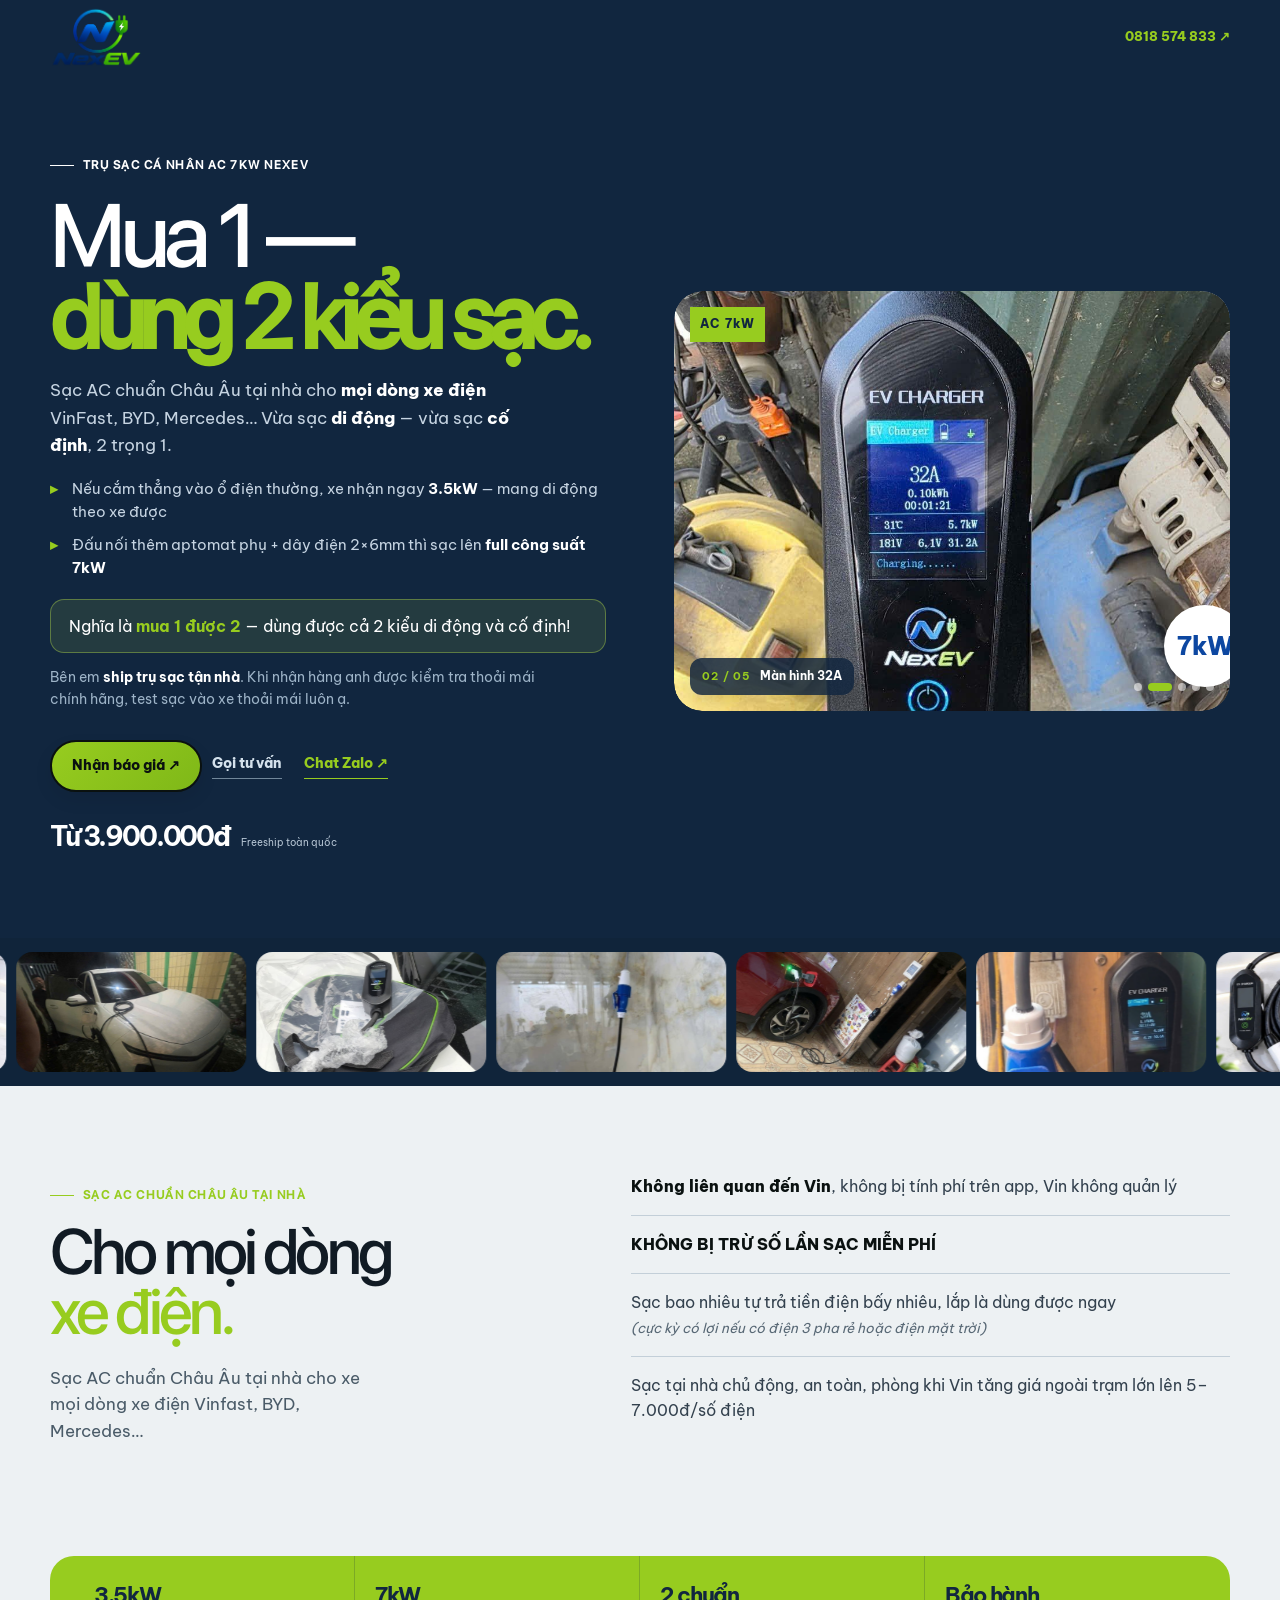
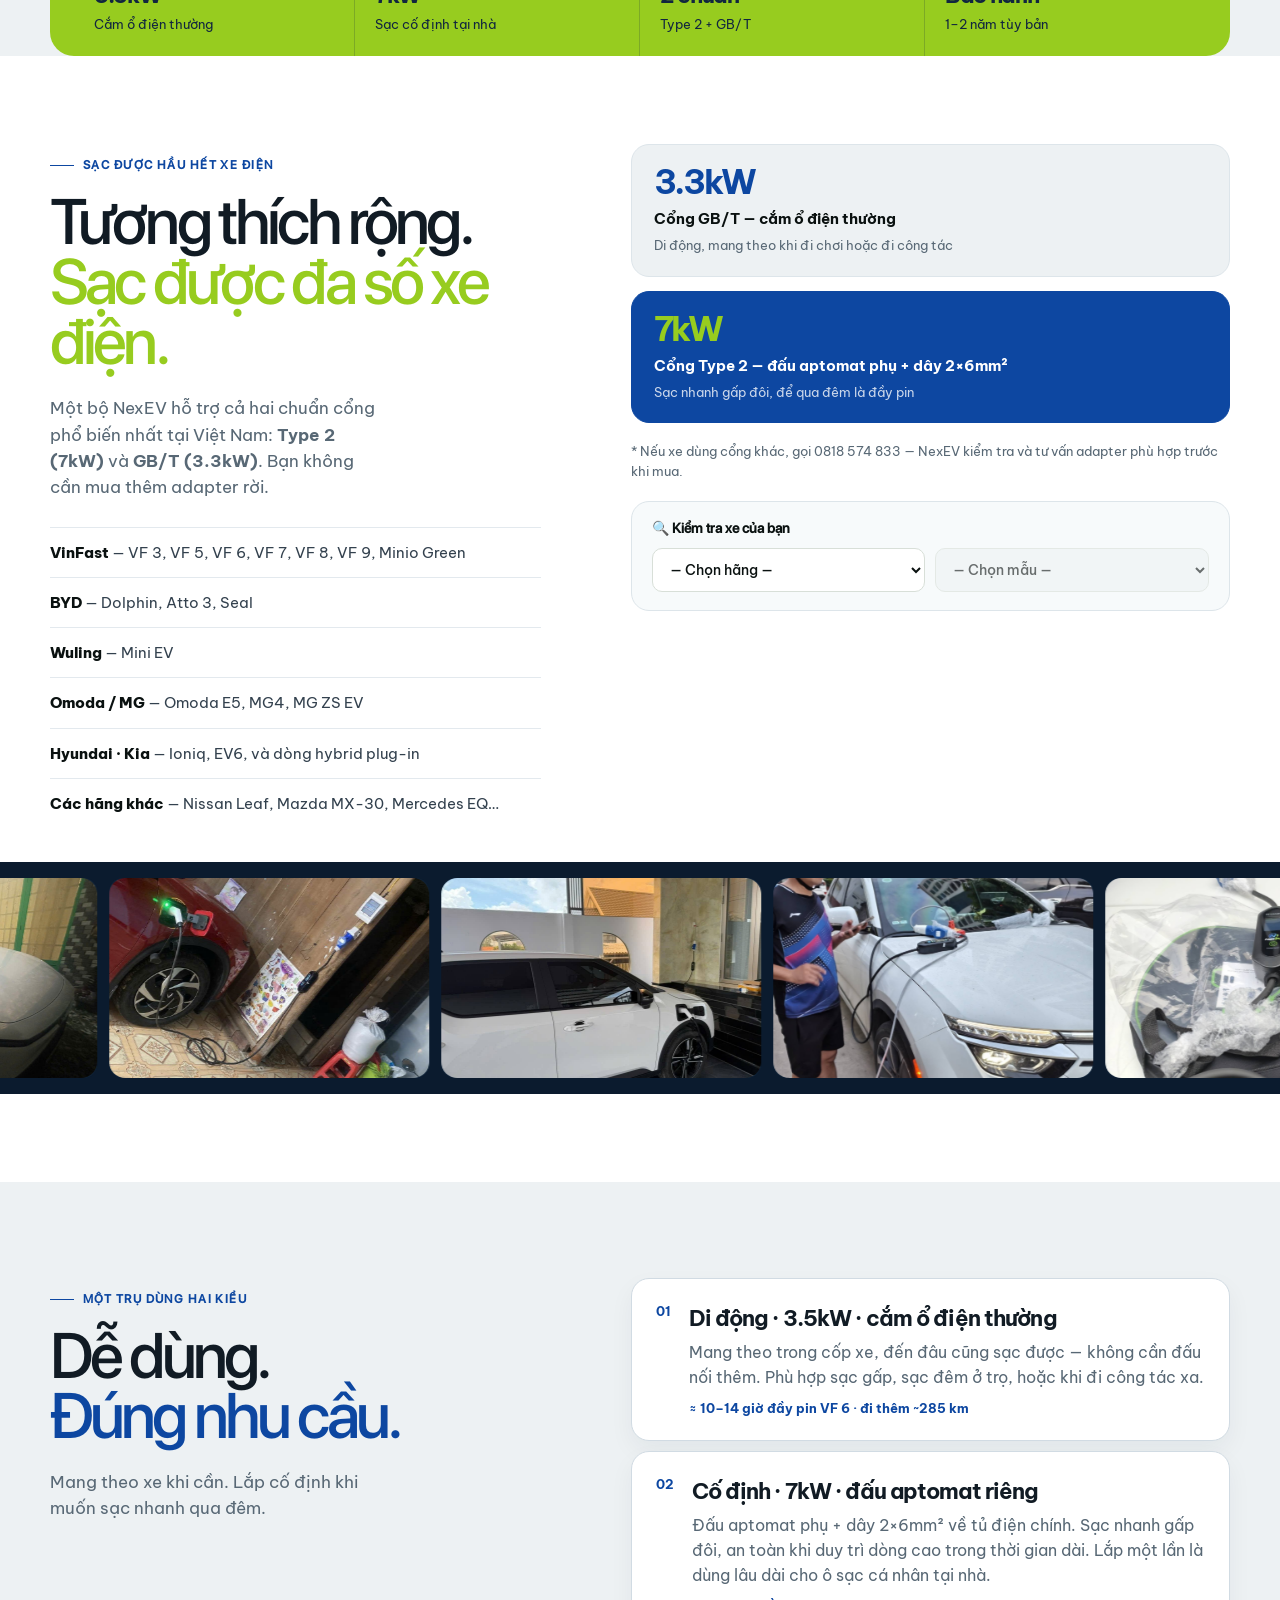
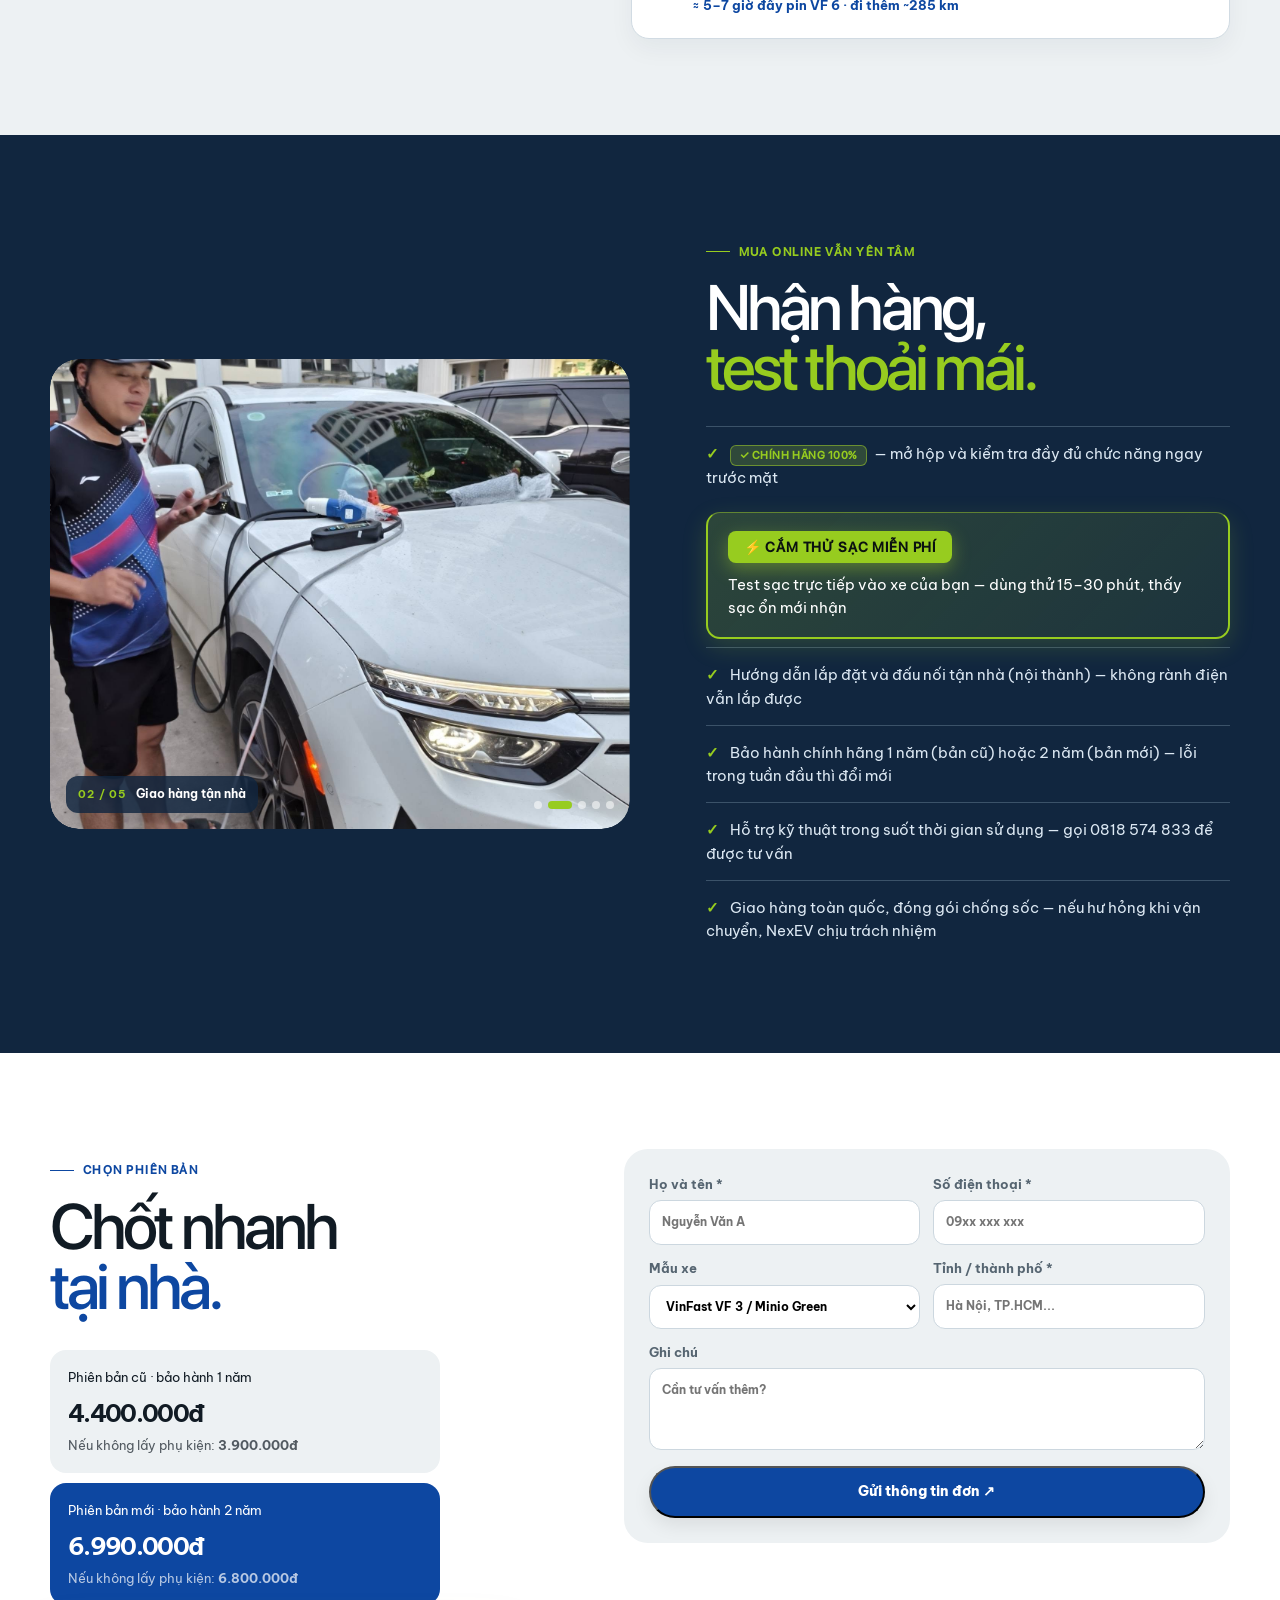
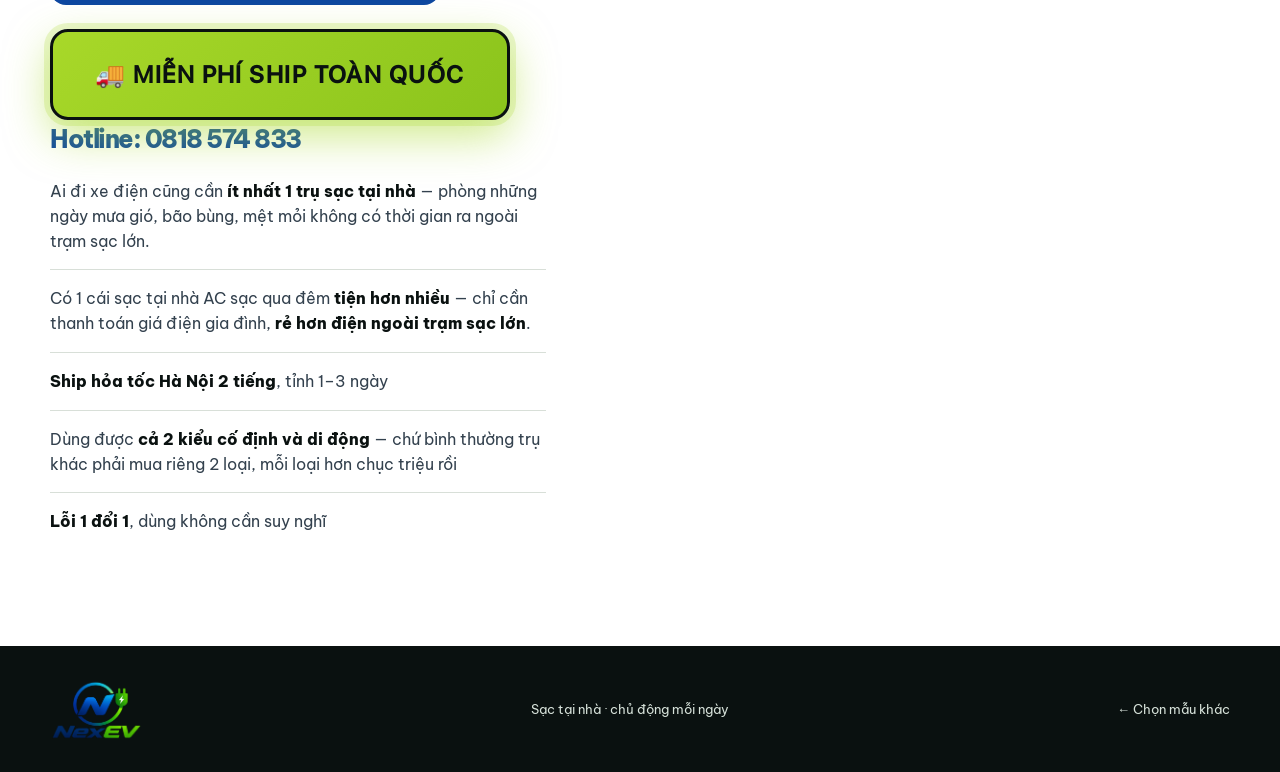
==== commit f3aa418a: "fix: keep page content visible without reveal script" ====
--- a/index.html
+++ b/index.html
@@ -5,7 +5,7 @@
   <meta name="viewport" content="width=device-width,initial-scale=1">
   <meta name="description" content="Trụ sạc cá nhân AC 7kW NexEV">
   <title>NexEV / Trụ sạc cá nhân AC 7kW</title>
-  <link rel="stylesheet" href="mau.css?v=20261028-blue2">
+  <link rel="stylesheet" href="mau.css?v=20261101-reveal">
 </head>
 <body class="v3 simple-page">
   <header class="site-header">
--- a/mau.css
+++ b/mau.css
@@ -465,3 +465,5 @@
   .simple-list li.proof-hot .hot-tag{font-size:11px;padding:3px 8px}
   .simple-list li .hot-tag-line{font-size:10px;padding:2px 7px}
 }
+/* Fail-open: keep page content visible if reveal scripting is unavailable. */
+.reveal{opacity:1;transform:none}
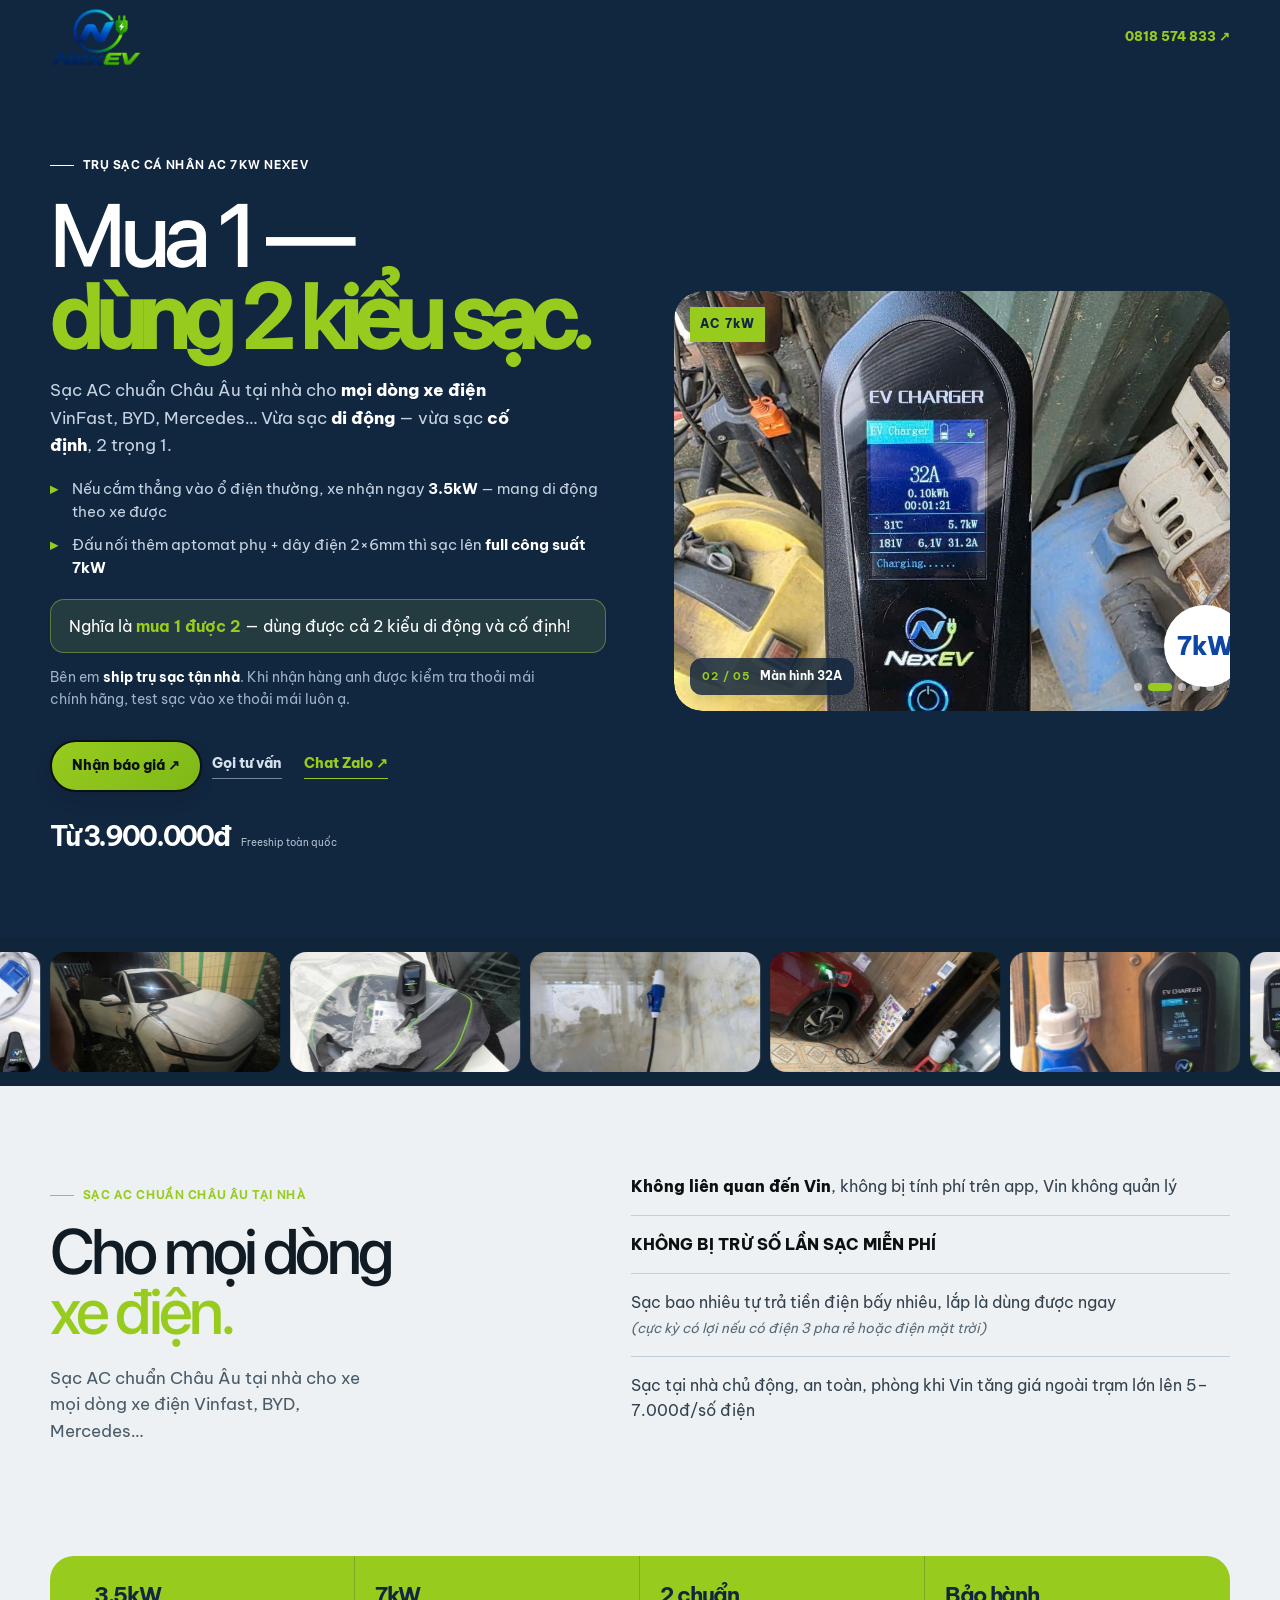
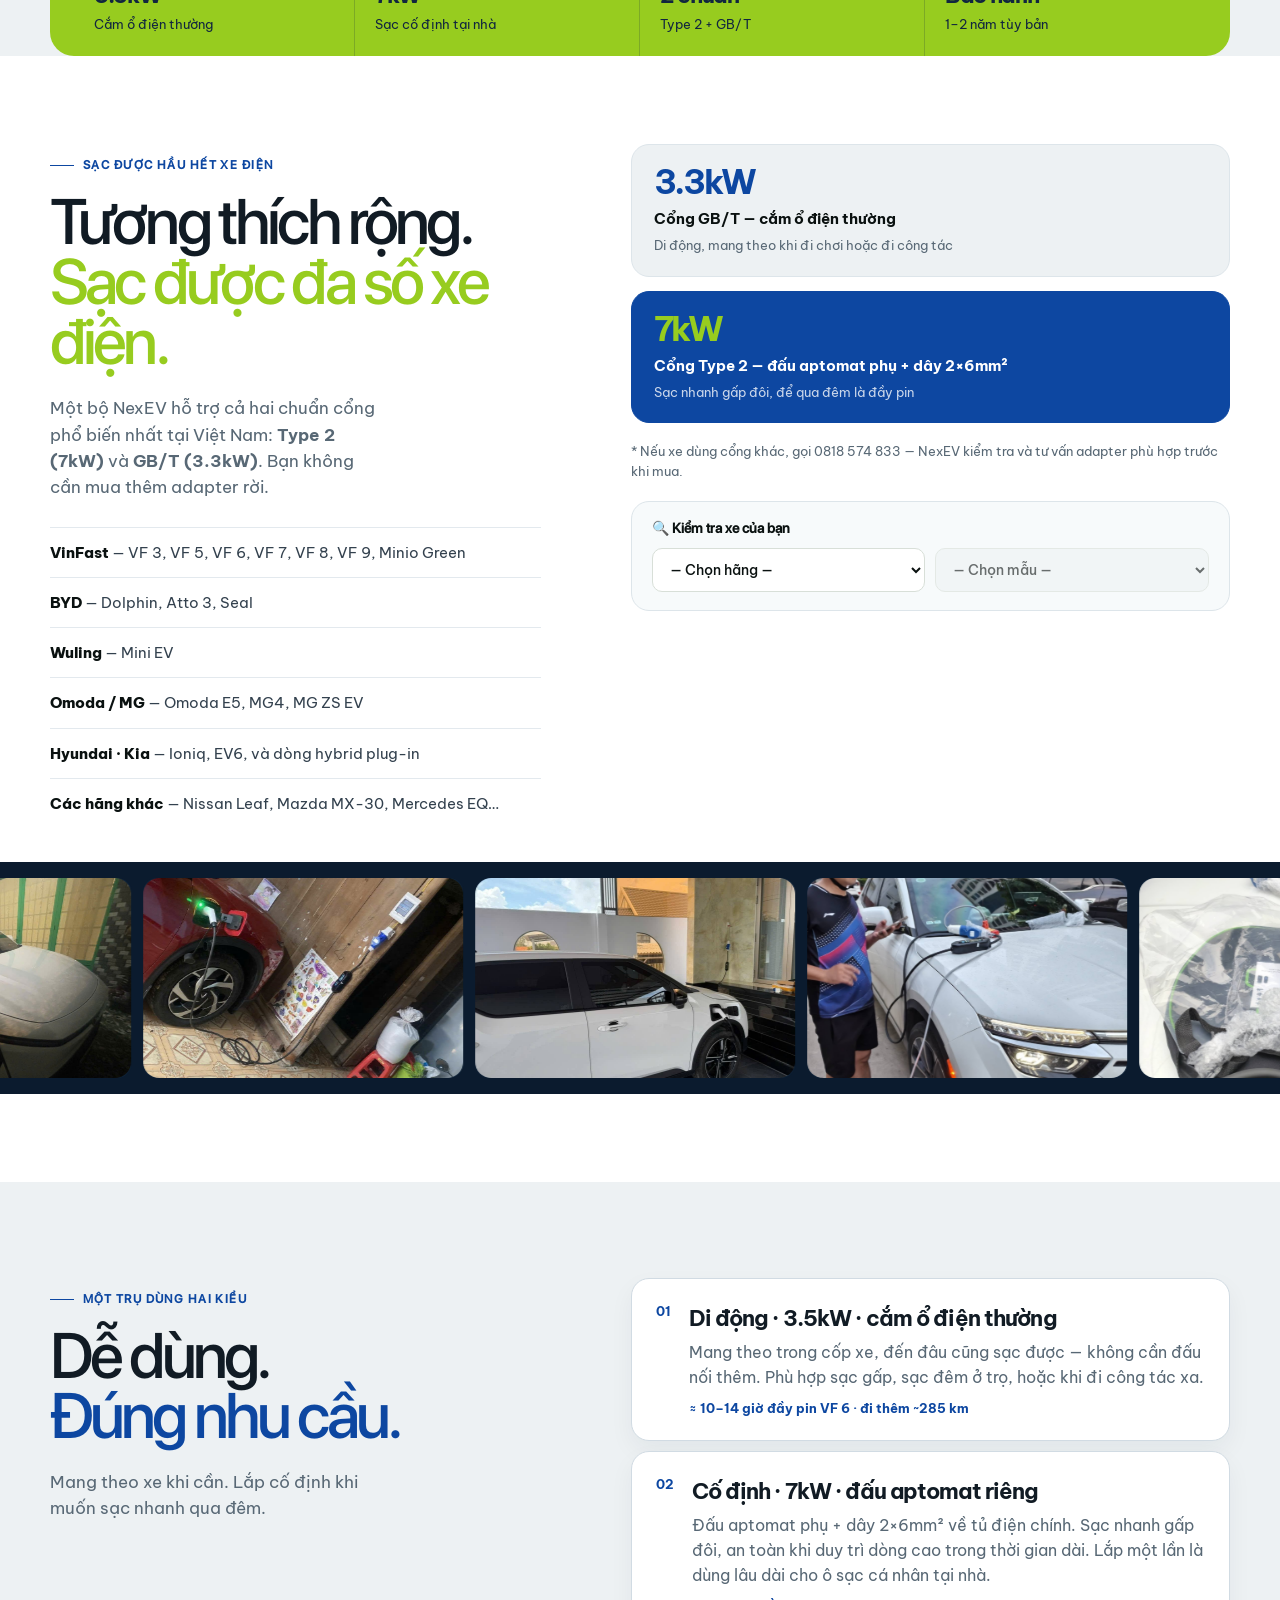
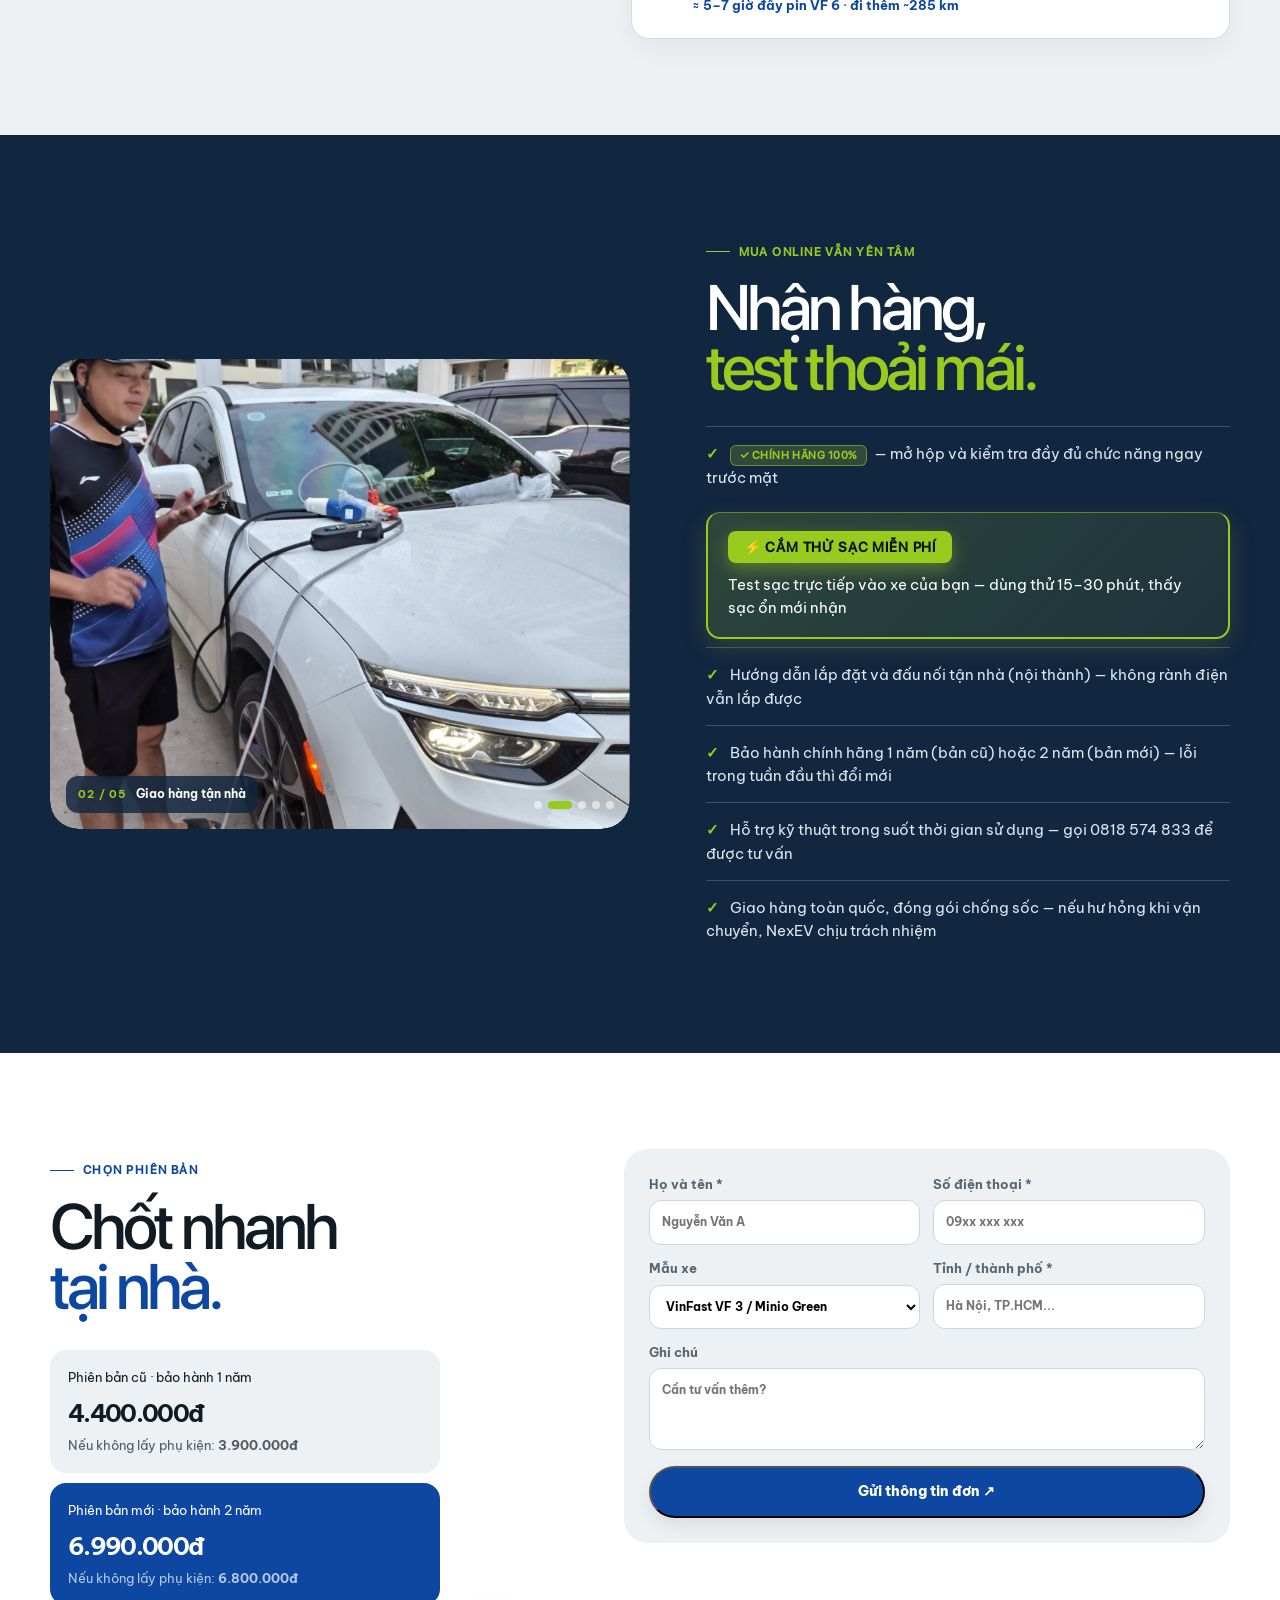
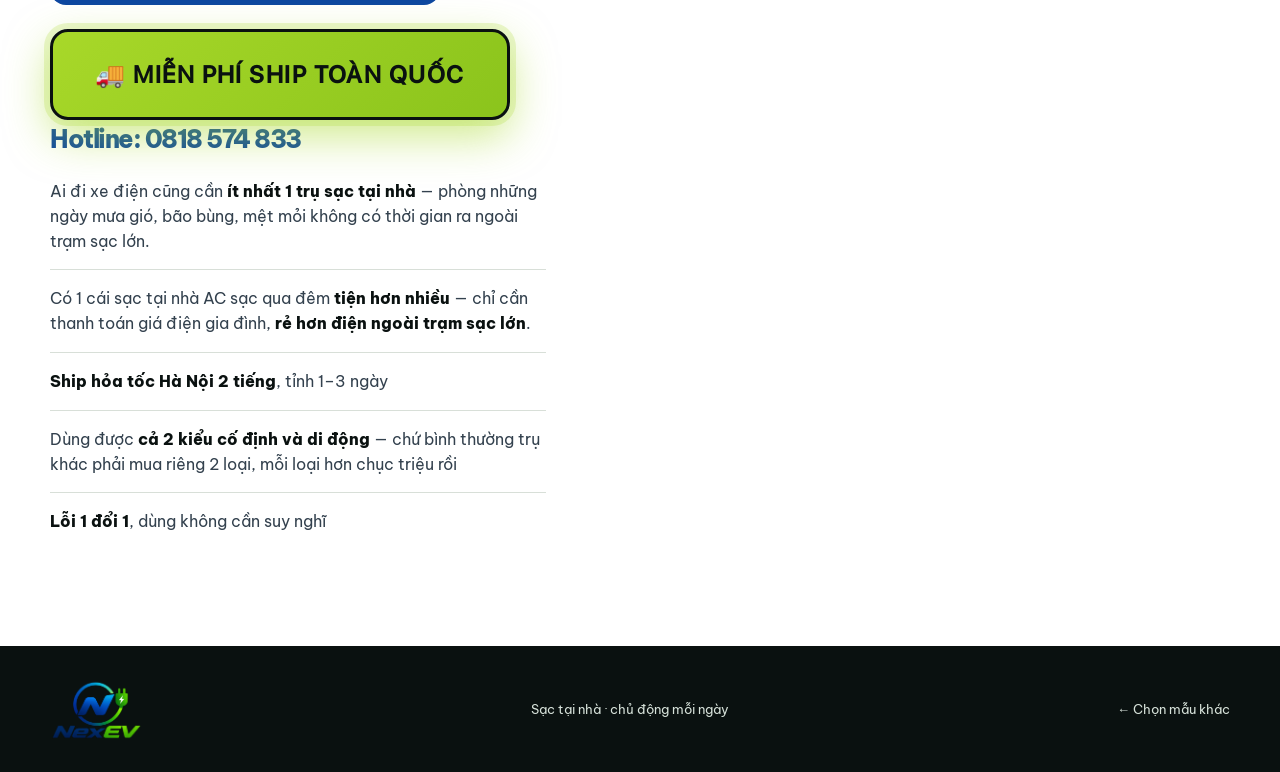
==== commit cc940daf: "fix: bypass stale stylesheet cache" ====
--- a/index.html
+++ b/index.html
@@ -5,7 +5,7 @@
   <meta name="viewport" content="width=device-width,initial-scale=1">
   <meta name="description" content="Trụ sạc cá nhân AC 7kW NexEV">
   <title>NexEV / Trụ sạc cá nhân AC 7kW</title>
-  <link rel="stylesheet" href="mau.css?v=20261101-reveal">
+  <link rel="stylesheet" href="mau.css?v=20261101-reveal2">
 </head>
 <body class="v3 simple-page">
   <header class="site-header">
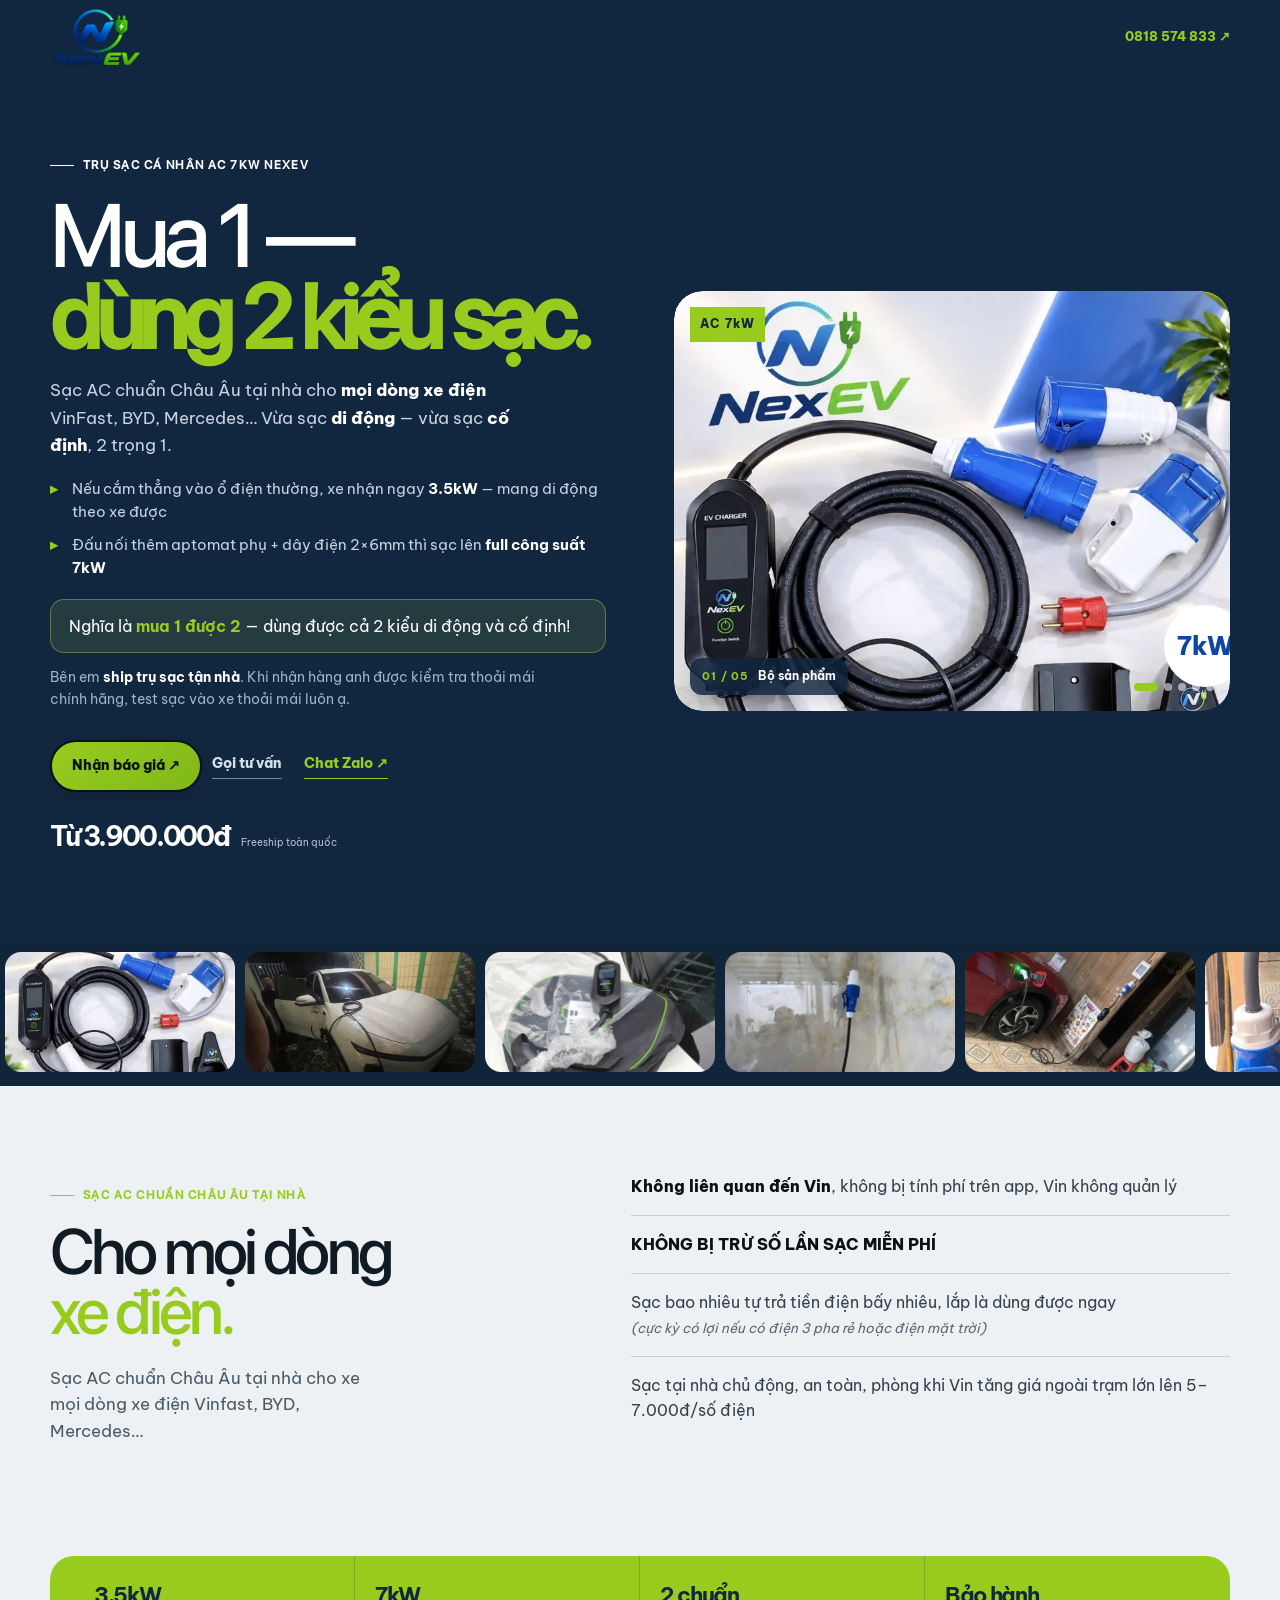
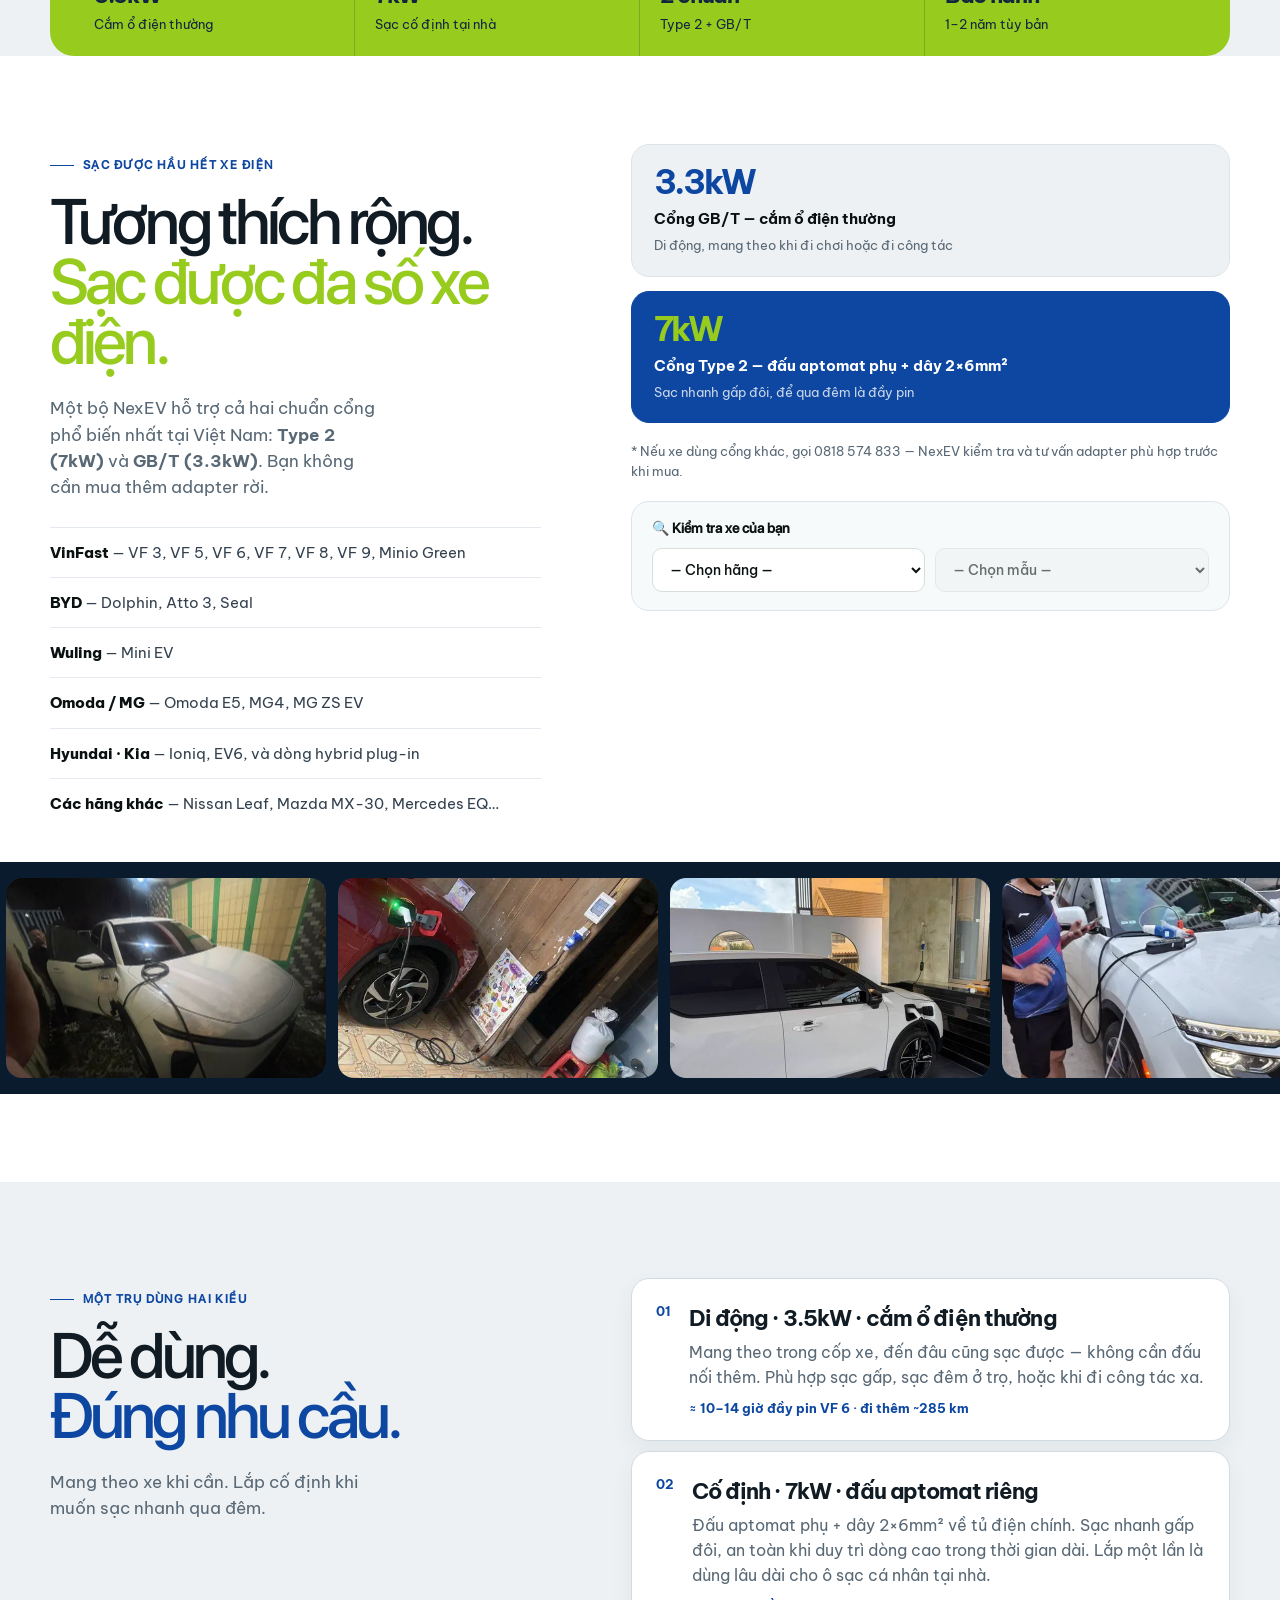
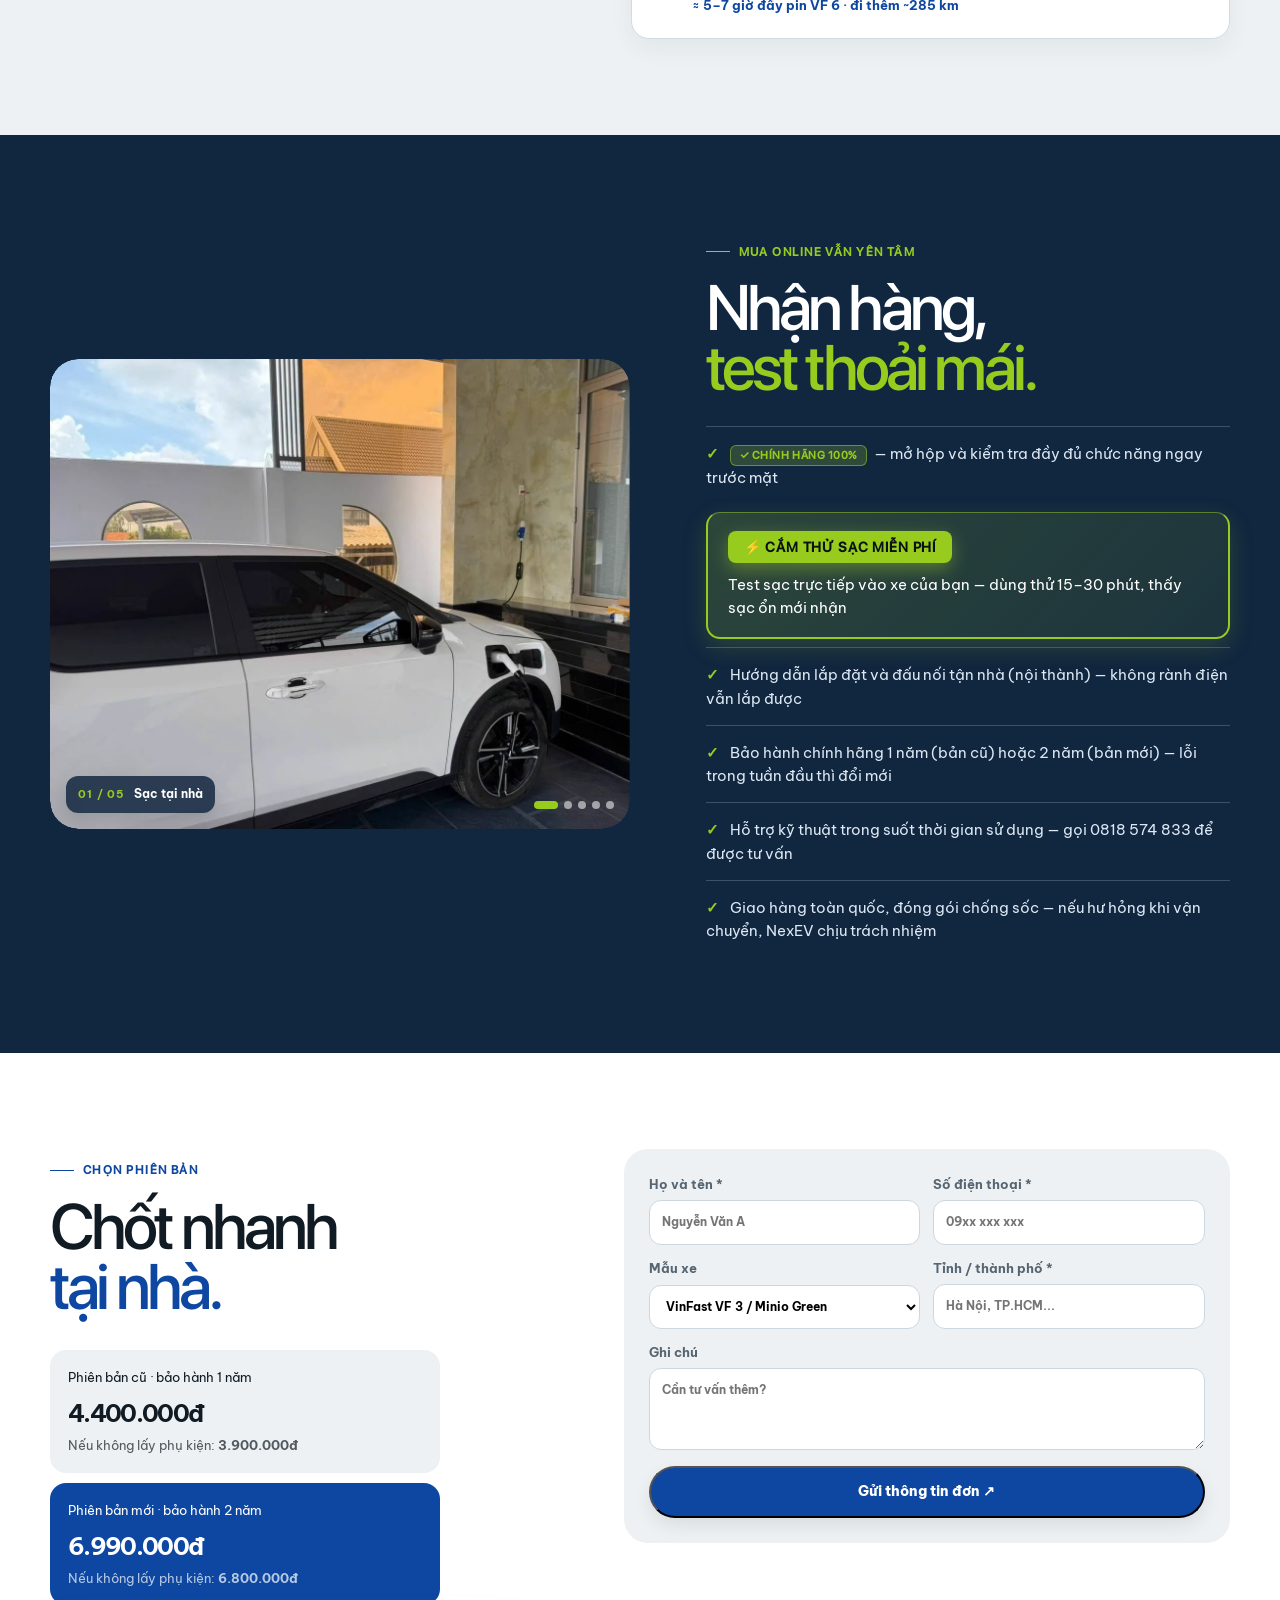
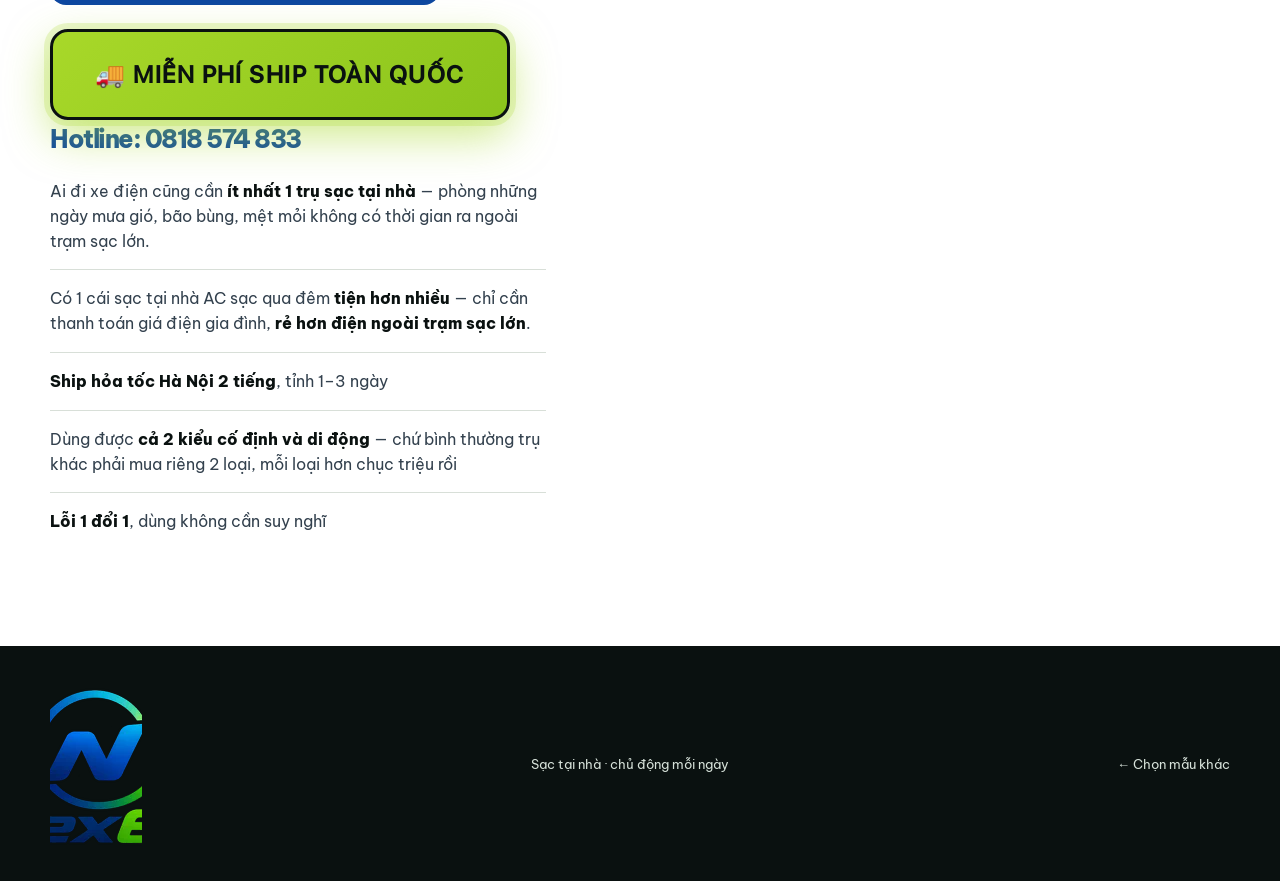
==== commit aa35590e: "perf: lazy-load optimized landing assets" ====
--- a/index.html
+++ b/index.html
@@ -5,12 +5,15 @@
   <meta name="viewport" content="width=device-width,initial-scale=1">
   <meta name="description" content="Trụ sạc cá nhân AC 7kW NexEV">
   <title>NexEV / Trụ sạc cá nhân AC 7kW</title>
-  <link rel="stylesheet" href="mau.css?v=20261101-reveal2">
+  <link rel="stylesheet" href="mau.css?v=20261101-perf1">
+  <link rel="preload" as="image" href="assets/optimized/product-main.webp" imagesrcset="assets/optimized/product-main-480.webp 480w, assets/optimized/product-main.webp 900w" imagesizes="(max-width: 620px) 100vw, 48vw" fetchpriority="high">
+  <link rel="preload" href="assets/fonts/SF-Pro-Display-Medium.woff2" as="font" type="font/woff2" crossorigin>
+  <link rel="preload" href="assets/fonts/be-vietnam-pro-400.woff2" as="font" type="font/woff2" crossorigin>
 </head>
 <body class="v3 simple-page">
   <header class="site-header">
     <div class="shell nav">
-      <a class="brand" href="mau.html"><img src="assets/logo-nexev.png" alt="NexEV"></a>
+      <a class="brand" href="mau.html"><img alt="NexEV" src="assets/optimized/logo-nexev.webp" width="256" height="171" decoding="async" loading="eager"></a>
       <a class="nav-cta" href="tel:0818574833">0818 574 833 ↗</a>
     </div>
   </header>
@@ -38,11 +41,11 @@
         </div>
                 <div class="hero-media reveal simple-carousel" data-carousel aria-label="Ảnh sản phẩm NexEV">
           <div class="carousel-stage">
-            <img class="carousel-slide is-active" src="assets/product-main.jpg" alt="Bộ sạc NexEV AC 7kW" data-label="Bộ sản phẩm">
-            <img class="carousel-slide" src="assets/charger-display.jpg" alt="Màn hình bộ sạc NexEV" data-label="Màn hình 32A">
-            <img class="carousel-slide" src="assets/portable-setup.jpg" alt="Bộ sạc NexEV dùng di động" data-label="Sạc di động">
-            <img class="carousel-slide" src="assets/wall-install.jpg" alt="Bộ sạc NexEV lắp cố định" data-label="Lắp cố định">
-            <img class="carousel-slide" src="assets/car-red-charging.jpg" alt="Xe điện đang sạc bằng NexEV" data-label="Xe điện đang sạc">
+            <img class="carousel-slide is-active" alt="Bộ sạc NexEV AC 7kW" data-label="Bộ sản phẩm" src="assets/optimized/product-main.webp" srcset="assets/optimized/product-main-480.webp 480w, assets/optimized/product-main.webp 900w" sizes="(max-width: 620px) 100vw, 48vw" data-full="assets/optimized/product-main.webp" loading="eager" fetchpriority="high" decoding="async">
+            <img class="carousel-slide" alt="Màn hình bộ sạc NexEV" data-label="Màn hình 32A" data-src="assets/optimized/charger-display.webp" data-full="assets/optimized/charger-display.webp" loading="lazy" decoding="async">
+            <img class="carousel-slide" alt="Bộ sạc NexEV dùng di động" data-label="Sạc di động" data-src="assets/optimized/portable-setup.webp" data-full="assets/optimized/portable-setup.webp" loading="lazy" decoding="async">
+            <img class="carousel-slide" alt="Bộ sạc NexEV lắp cố định" data-label="Lắp cố định" data-src="assets/optimized/wall-install.webp" data-full="assets/optimized/wall-install.webp" loading="lazy" decoding="async">
+            <img class="carousel-slide" alt="Xe điện đang sạc bằng NexEV" data-label="Xe điện đang sạc" data-src="assets/optimized/car-red-charging.webp" data-full="assets/optimized/car-red-charging.webp" loading="lazy" decoding="async">
           </div>
           <span class="simple-badge">AC 7kW</span>
           <div class="carousel-meta"><b>01 / 05</b><span>Bộ sản phẩm</span></div><div class="carousel-dots" aria-label="Chọn ảnh"></div>
@@ -53,20 +56,20 @@
     <section id="gallery" class="simple-marquee" data-marquee aria-label="Ảnh thực tế NexEV">
       <div class="marquee-track">
         <div class="marquee-set">
-          <img src="assets/product-main.jpg" alt="Bộ sản phẩm NexEV">
-          <img src="assets/car-charging.jpg" alt="Xe điện sạc tại nhà" data-label="Sạc tại nhà">
-          <img src="assets/portable-setup.jpg" alt="Sạc NexEV di động">
-          <img src="assets/wall-install.jpg" alt="Sạc NexEV cố định">
-          <img src="assets/car-red-charging.jpg" alt="Xe điện màu đỏ đang sạc">
-          <img src="assets/connector-install.jpg" alt="Đầu cắm NexEV">
+          <img alt="Bộ sản phẩm NexEV" data-src="assets/optimized/product-main-thumb.webp" data-full="assets/optimized/product-main.webp" loading="lazy" decoding="async">
+          <img alt="Xe điện sạc tại nhà" data-label="Sạc tại nhà" data-src="assets/optimized/car-charging-thumb.webp" data-full="assets/optimized/car-charging.webp" loading="lazy" decoding="async">
+          <img alt="Sạc NexEV di động" data-src="assets/optimized/portable-setup-thumb.webp" data-full="assets/optimized/portable-setup.webp" loading="lazy" decoding="async">
+          <img alt="Sạc NexEV cố định" data-src="assets/optimized/wall-install-thumb.webp" data-full="assets/optimized/wall-install.webp" loading="lazy" decoding="async">
+          <img alt="Xe điện màu đỏ đang sạc" data-src="assets/optimized/car-red-charging-thumb.webp" data-full="assets/optimized/car-red-charging.webp" loading="lazy" decoding="async">
+          <img alt="Đầu cắm NexEV" data-src="assets/optimized/connector-install-thumb.webp" data-full="assets/optimized/connector-install.webp" loading="lazy" decoding="async">
         </div>
         <div class="marquee-set" aria-hidden="true">
-          <img src="assets/product-main.jpg" alt="">
-          <img src="assets/car-charging.jpg" alt="">
-          <img src="assets/portable-setup.jpg" alt="">
-          <img src="assets/wall-install.jpg" alt="">
-          <img src="assets/car-red-charging.jpg" alt="">
-          <img src="assets/connector-install.jpg" alt="">
+          <img alt="" data-src="assets/optimized/product-main-thumb.webp" data-full="assets/optimized/product-main.webp" loading="lazy" decoding="async">
+          <img alt="" data-src="assets/optimized/car-charging-thumb.webp" data-full="assets/optimized/car-charging.webp" loading="lazy" decoding="async">
+          <img alt="" data-src="assets/optimized/portable-setup-thumb.webp" data-full="assets/optimized/portable-setup.webp" loading="lazy" decoding="async">
+          <img alt="" data-src="assets/optimized/wall-install-thumb.webp" data-full="assets/optimized/wall-install.webp" loading="lazy" decoding="async">
+          <img alt="" data-src="assets/optimized/car-red-charging-thumb.webp" data-full="assets/optimized/car-red-charging.webp" loading="lazy" decoding="async">
+          <img alt="" data-src="assets/optimized/connector-install-thumb.webp" data-full="assets/optimized/connector-install.webp" loading="lazy" decoding="async">
         </div>
       </div>
     </section>
@@ -139,24 +142,24 @@
 <div class="compat-marquee full-bleed reveal" data-marquee aria-label="Hình ảnh xe điện sạc với NexEV theo từng hãng">
           <div class="marquee-track">
             <div class="marquee-set">
-              <figure data-brand="VinFast"><img src="assets/car-charging.jpg" alt="VinFast sạc bằng NexEV" loading="lazy"></figure>
-              <figure data-brand="VinFast"><img src="assets/car-red-charging.jpg" alt="VinFast test NexEV" loading="lazy"></figure>
-              <figure data-brand="BYD"><img src="assets/home-charging.jpg" alt="BYD sạc tại nhà" loading="lazy"></figure>
-              <figure data-brand="BYD"><img src="assets/car-delivery.jpg" alt="BYD giao NexEV" loading="lazy"></figure>
-              <figure data-brand="Wuling"><img src="assets/portable-setup.jpg" alt="Wuling sạc di động" loading="lazy"></figure>
-              <figure data-brand="Omoda/MG"><img src="assets/charger-display.jpg" alt="Omoda MG màn sạc" loading="lazy"></figure>
-              <figure data-brand="Hyundai/Kia"><img src="assets/wall-install.jpg" alt="Hyundai Kia lắp cố định" loading="lazy"></figure>
-              <figure data-brand="Khác"><img src="assets/connector-install.jpg" alt="Đầu cắm NexEV" loading="lazy"></figure>
+              <figure data-brand="VinFast"><img alt="VinFast sạc bằng NexEV" loading="lazy" data-src="assets/optimized/car-charging-thumb.webp" data-full="assets/optimized/car-charging.webp" decoding="async"></figure>
+              <figure data-brand="VinFast"><img alt="VinFast test NexEV" loading="lazy" data-src="assets/optimized/car-red-charging-thumb.webp" data-full="assets/optimized/car-red-charging.webp" decoding="async"></figure>
+              <figure data-brand="BYD"><img alt="BYD sạc tại nhà" loading="lazy" data-src="assets/optimized/home-charging-thumb.webp" data-full="assets/optimized/home-charging.webp" decoding="async"></figure>
+              <figure data-brand="BYD"><img alt="BYD giao NexEV" loading="lazy" data-src="assets/optimized/car-delivery-thumb.webp" data-full="assets/optimized/car-delivery.webp" decoding="async"></figure>
+              <figure data-brand="Wuling"><img alt="Wuling sạc di động" loading="lazy" data-src="assets/optimized/portable-setup-thumb.webp" data-full="assets/optimized/portable-setup.webp" decoding="async"></figure>
+              <figure data-brand="Omoda/MG"><img alt="Omoda MG màn sạc" loading="lazy" data-src="assets/optimized/charger-display-thumb.webp" data-full="assets/optimized/charger-display.webp" decoding="async"></figure>
+              <figure data-brand="Hyundai/Kia"><img alt="Hyundai Kia lắp cố định" loading="lazy" data-src="assets/optimized/wall-install-thumb.webp" data-full="assets/optimized/wall-install.webp" decoding="async"></figure>
+              <figure data-brand="Khác"><img alt="Đầu cắm NexEV" loading="lazy" data-src="assets/optimized/connector-install-thumb.webp" data-full="assets/optimized/connector-install.webp" decoding="async"></figure>
             </div>
             <div class="marquee-set" aria-hidden="true">
-              <figure><img src="assets/car-charging.jpg" alt="" loading="lazy"></figure>
-              <figure><img src="assets/car-red-charging.jpg" alt="" loading="lazy"></figure>
-              <figure><img src="assets/home-charging.jpg" alt="" loading="lazy"></figure>
-              <figure><img src="assets/car-delivery.jpg" alt="" loading="lazy"></figure>
-              <figure><img src="assets/portable-setup.jpg" alt="" loading="lazy"></figure>
-              <figure><img src="assets/charger-display.jpg" alt="" loading="lazy"></figure>
-              <figure><img src="assets/wall-install.jpg" alt="" loading="lazy"></figure>
-              <figure><img src="assets/connector-install.jpg" alt="" loading="lazy"></figure>
+              <figure><img alt="" loading="lazy" data-src="assets/optimized/car-charging-thumb.webp" data-full="assets/optimized/car-charging.webp" decoding="async"></figure>
+              <figure><img alt="" loading="lazy" data-src="assets/optimized/car-red-charging-thumb.webp" data-full="assets/optimized/car-red-charging.webp" decoding="async"></figure>
+              <figure><img alt="" loading="lazy" data-src="assets/optimized/home-charging-thumb.webp" data-full="assets/optimized/home-charging.webp" decoding="async"></figure>
+              <figure><img alt="" loading="lazy" data-src="assets/optimized/car-delivery-thumb.webp" data-full="assets/optimized/car-delivery.webp" decoding="async"></figure>
+              <figure><img alt="" loading="lazy" data-src="assets/optimized/portable-setup-thumb.webp" data-full="assets/optimized/portable-setup.webp" decoding="async"></figure>
+              <figure><img alt="" loading="lazy" data-src="assets/optimized/charger-display-thumb.webp" data-full="assets/optimized/charger-display.webp" decoding="async"></figure>
+              <figure><img alt="" loading="lazy" data-src="assets/optimized/wall-install-thumb.webp" data-full="assets/optimized/wall-install.webp" decoding="async"></figure>
+              <figure><img alt="" loading="lazy" data-src="assets/optimized/connector-install-thumb.webp" data-full="assets/optimized/connector-install.webp" decoding="async"></figure>
             </div>
           </div>
         </div>
@@ -180,11 +183,11 @@
       <div class="shell simple-proof-grid">
                 <div class="reveal simple-carousel proof-carousel" data-carousel aria-label="Ảnh thực tế giao và test NexEV">
           <div class="carousel-stage">
-            <img class="carousel-slide is-active" src="assets/home-charging.jpg" alt="Xe điện sạc tại nhà" data-label="Sạc tại nhà">
-            <img class="carousel-slide" src="assets/car-delivery.jpg" alt="Giao bộ sạc NexEV tận nhà" data-label="Giao hàng tận nhà">
-            <img class="carousel-slide" src="assets/car-charging.jpg" alt="Xe điện đang sạc bằng NexEV" data-label="Xe điện đang sạc">
-            <img class="carousel-slide" src="assets/car-red-charging.jpg" alt="Test sạc NexEV trên xe điện" data-label="Test sạc thực tế">
-            <img class="carousel-slide" src="assets/wall-install.jpg" alt="Bộ sạc NexEV lắp cố định" data-label="Lắp cố định">
+            <img class="carousel-slide is-active" alt="Xe điện sạc tại nhà" data-label="Sạc tại nhà" data-src="assets/optimized/home-charging.webp" data-full="assets/optimized/home-charging.webp" loading="lazy" decoding="async">
+            <img class="carousel-slide" alt="Giao bộ sạc NexEV tận nhà" data-label="Giao hàng tận nhà" data-src="assets/optimized/car-delivery.webp" data-full="assets/optimized/car-delivery.webp" loading="lazy" decoding="async">
+            <img class="carousel-slide" alt="Xe điện đang sạc bằng NexEV" data-label="Xe điện đang sạc" data-src="assets/optimized/car-charging.webp" data-full="assets/optimized/car-charging.webp" loading="lazy" decoding="async">
+            <img class="carousel-slide" alt="Test sạc NexEV trên xe điện" data-label="Test sạc thực tế" data-src="assets/optimized/car-red-charging.webp" data-full="assets/optimized/car-red-charging.webp" loading="lazy" decoding="async">
+            <img class="carousel-slide" alt="Bộ sạc NexEV lắp cố định" data-label="Lắp cố định" data-src="assets/optimized/wall-install.webp" data-full="assets/optimized/wall-install.webp" loading="lazy" decoding="async">
           </div>
           <div class="carousel-meta"><b>01 / 05</b><span>Bộ sản phẩm</span></div><div class="carousel-dots" aria-label="Chọn ảnh"></div>
         </div>
@@ -236,8 +239,8 @@
       </div>
     </section>
   </main>
-  <footer class="footer"><div class="shell footer-inner"><img src="assets/logo-nexev.png" alt="NexEV"><span>Sạc tại nhà · chủ động mỗi ngày</span><a href="mau.html">← Chọn mẫu khác</a></div></footer>
-  <script src="mau.js?v=20261028-intake"></script>
+  <footer class="footer"><div class="shell footer-inner"><img alt="NexEV" src="assets/optimized/logo-nexev.webp" width="256" height="171" decoding="async" loading="lazy"><span>Sạc tại nhà · chủ động mỗi ngày</span><a href="mau.html">← Chọn mẫu khác</a></div></footer>
+  <script src="mau.js?v=20261101-perf1"></script>
 <script>
 (function(){
   "use strict";
--- a/mau.css
+++ b/mau.css
@@ -1,9 +1,9 @@
-@font-face{font-family:'SF Pro Display';src:url('assets/fonts/SF-Pro-Display-Medium.otf') format('opentype');font-weight:500;font-display:swap}
-@font-face{font-family:BeVN;src:url('assets/fonts/be-vietnam-pro-400.ttf') format('truetype');font-weight:400;font-display:swap}
-@font-face{font-family:BeVN;src:url('assets/fonts/be-vietnam-pro-500.ttf') format('truetype');font-weight:500;font-display:swap}
-@font-face{font-family:BeVN;src:url('assets/fonts/be-vietnam-pro-600.ttf') format('truetype');font-weight:600;font-display:swap}
-@font-face{font-family:BeVN;src:url('assets/fonts/be-vietnam-pro-700.ttf') format('truetype');font-weight:700;font-display:swap}
-@font-face{font-family:BeVN;src:url('assets/fonts/be-vietnam-pro-800.ttf') format('truetype');font-weight:800;font-display:swap}
+@font-face{font-family:'SF Pro Display';src:url('assets/fonts/SF-Pro-Display-Medium.woff2') format('woff2');font-weight:500;font-display:swap}
+@font-face{font-family:BeVN;src:url('assets/fonts/be-vietnam-pro-400.woff2') format('woff2');font-weight:400;font-display:swap}
+@font-face{font-family:BeVN;src:url('assets/fonts/be-vietnam-pro-500.woff2') format('woff2');font-weight:500;font-display:swap}
+@font-face{font-family:BeVN;src:url('assets/fonts/be-vietnam-pro-600.woff2') format('woff2');font-weight:600;font-display:swap}
+@font-face{font-family:BeVN;src:url('assets/fonts/be-vietnam-pro-700.woff2') format('woff2');font-weight:700;font-display:swap}
+@font-face{font-family:BeVN;src:url('assets/fonts/be-vietnam-pro-800.woff2') format('woff2');font-weight:800;font-display:swap}
 :root{--ink:#0a1110;--paper:#f3f5f1;--white:#fff;--muted:#66716a;--line:#d8dfd8;--lime:#97cc1f;--blue:#0d47a1;--navy:#0d2143;--max:1180px}
 *{box-sizing:border-box}html{scroll-behavior:smooth}body{margin:0;font-family:BeVN,Arial,sans-serif;color:var(--ink);background:var(--paper);line-height:1.5}a{color:inherit;text-decoration:none}img,video{display:block;width:100%;max-width:100%;object-fit:cover}button,input,select,textarea{font:inherit}.shell{width:min(var(--max),calc(100% - 40px));margin:auto}.eyebrow{display:flex;align-items:center;gap:9px;font-size:10px;font-weight:700;letter-spacing:.15em;text-transform:uppercase;font-family:'SF Pro Display','BeVN',Arial,sans-serif}.eyebrow:before{content:"";width:24px;height:1px;background:currentColor}.button{display:inline-flex;align-items:center;justify-content:center;gap:10px;min-height:48px;padding:0 18px;border-radius:999px;font-size:12px;font-weight:800;transition:transform .2s ease,background .2s ease,box-shadow .2s ease}.button:hover{transform:translateY(-3px)}.button-lime{background:linear-gradient(135deg,#97cc1f,#7fb818);color:#0a1110;font-weight:900;box-shadow:0 10px 28px rgba(151,204,31,.45);border:2px solid #0a1110}
 .button-lime:hover{transform:translateY(-4px) scale(1.02);box-shadow:0 14px 34px rgba(151,204,31,.6)}.button-dark{background:var(--ink);color:#fff}.button-blue{background:var(--blue);color:#fff}.button-ghost{border:1px solid currentColor}.button span{font-size:17px}.site-header{position:sticky;top:0;z-index:20}.nav{height:72px;display:flex;align-items:center;justify-content:space-between;gap:24px}.brand img{width:92px;height:auto}.nav-links{display:flex;gap:26px;font-size:11px;font-weight:700}.nav-links a{opacity:.72}.nav-links a:hover{opacity:1}.nav-cta{font-size:11px;font-weight:800}.footer{padding:32px 0;background:var(--ink);color:#d6e1d9}.footer-inner{display:flex;align-items:center;justify-content:space-between;gap:20px;font-size:11px}.footer img{width:92px}
@@ -467,3 +467,6 @@
 }
 /* Fail-open: keep page content visible if reveal scripting is unavailable. */
 .reveal{opacity:1;transform:none}
+/* Pause animated galleries outside the viewport; keep reduced-motion users still. */
+[data-marquee].is-offscreen .marquee-track{animation-play-state:paused!important}
+@media(prefers-reduced-motion:reduce){.simple-marquee .marquee-track{animation:none!important}}
